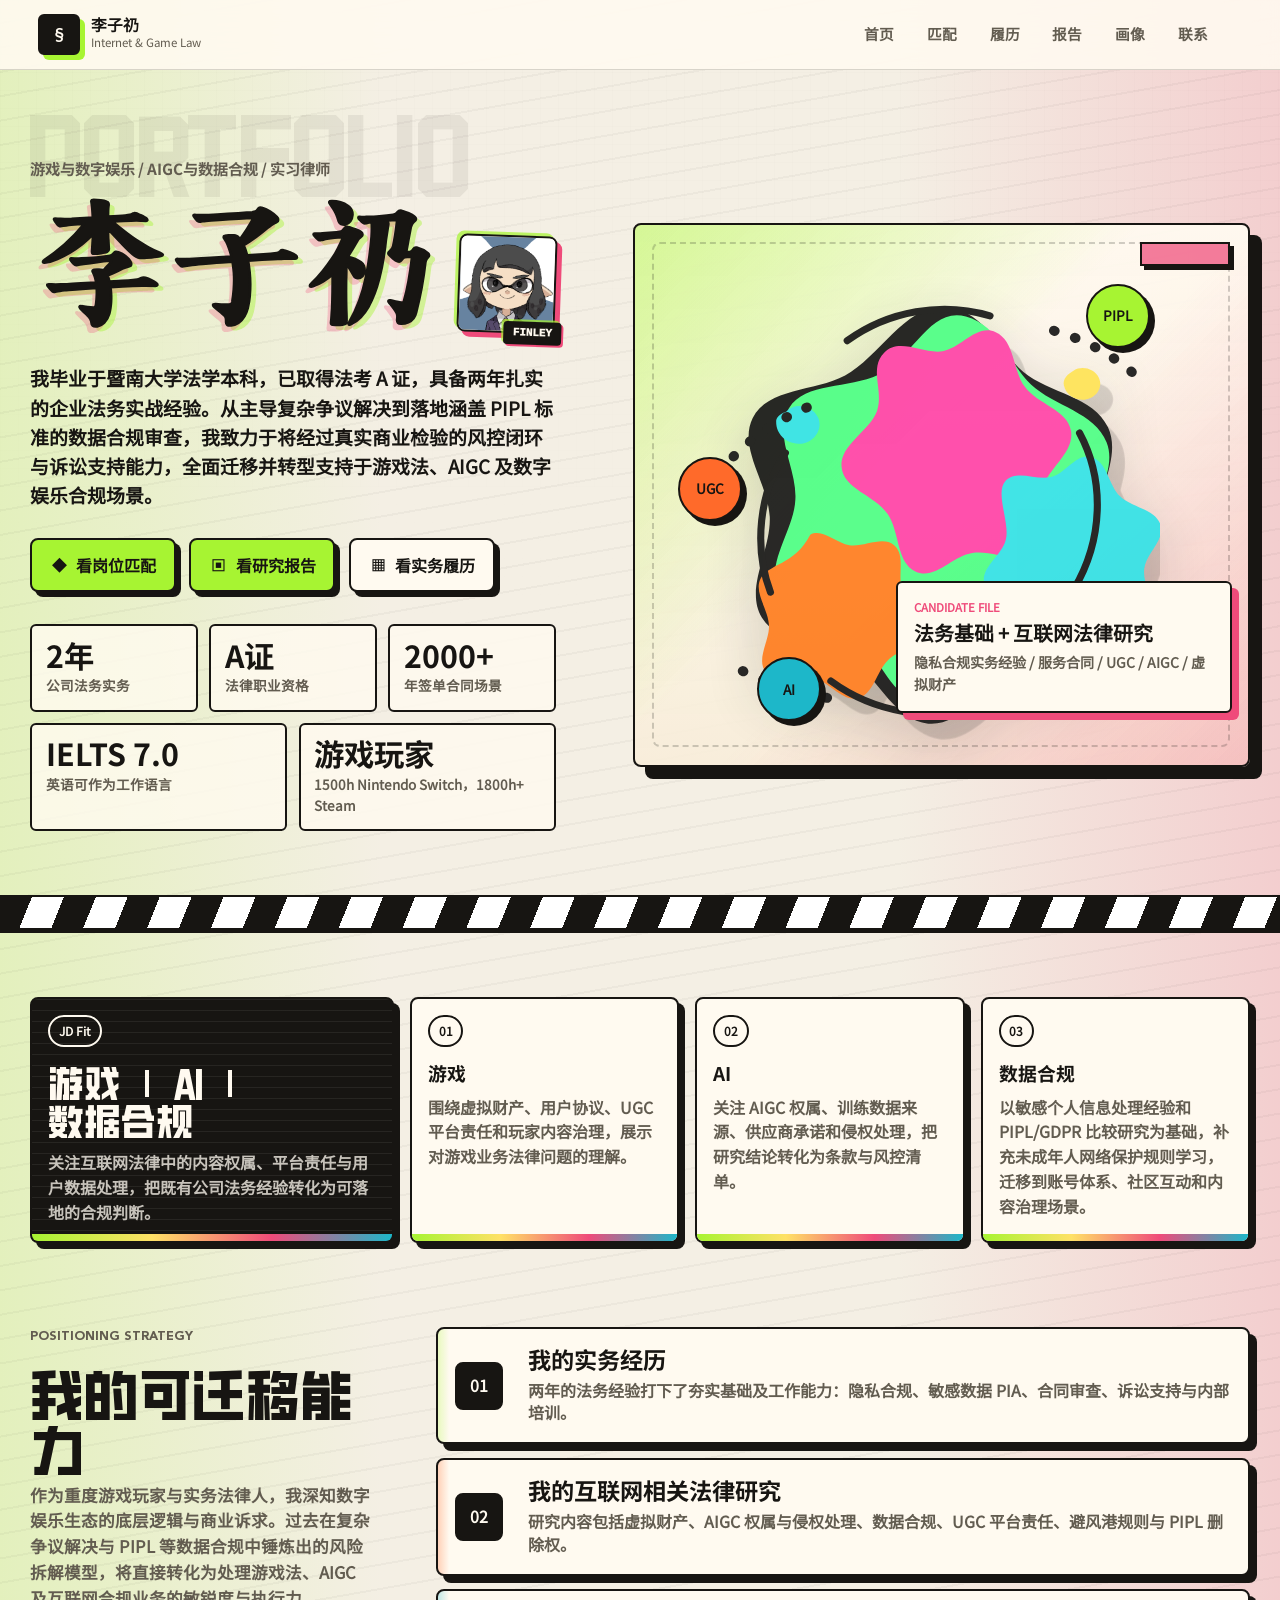
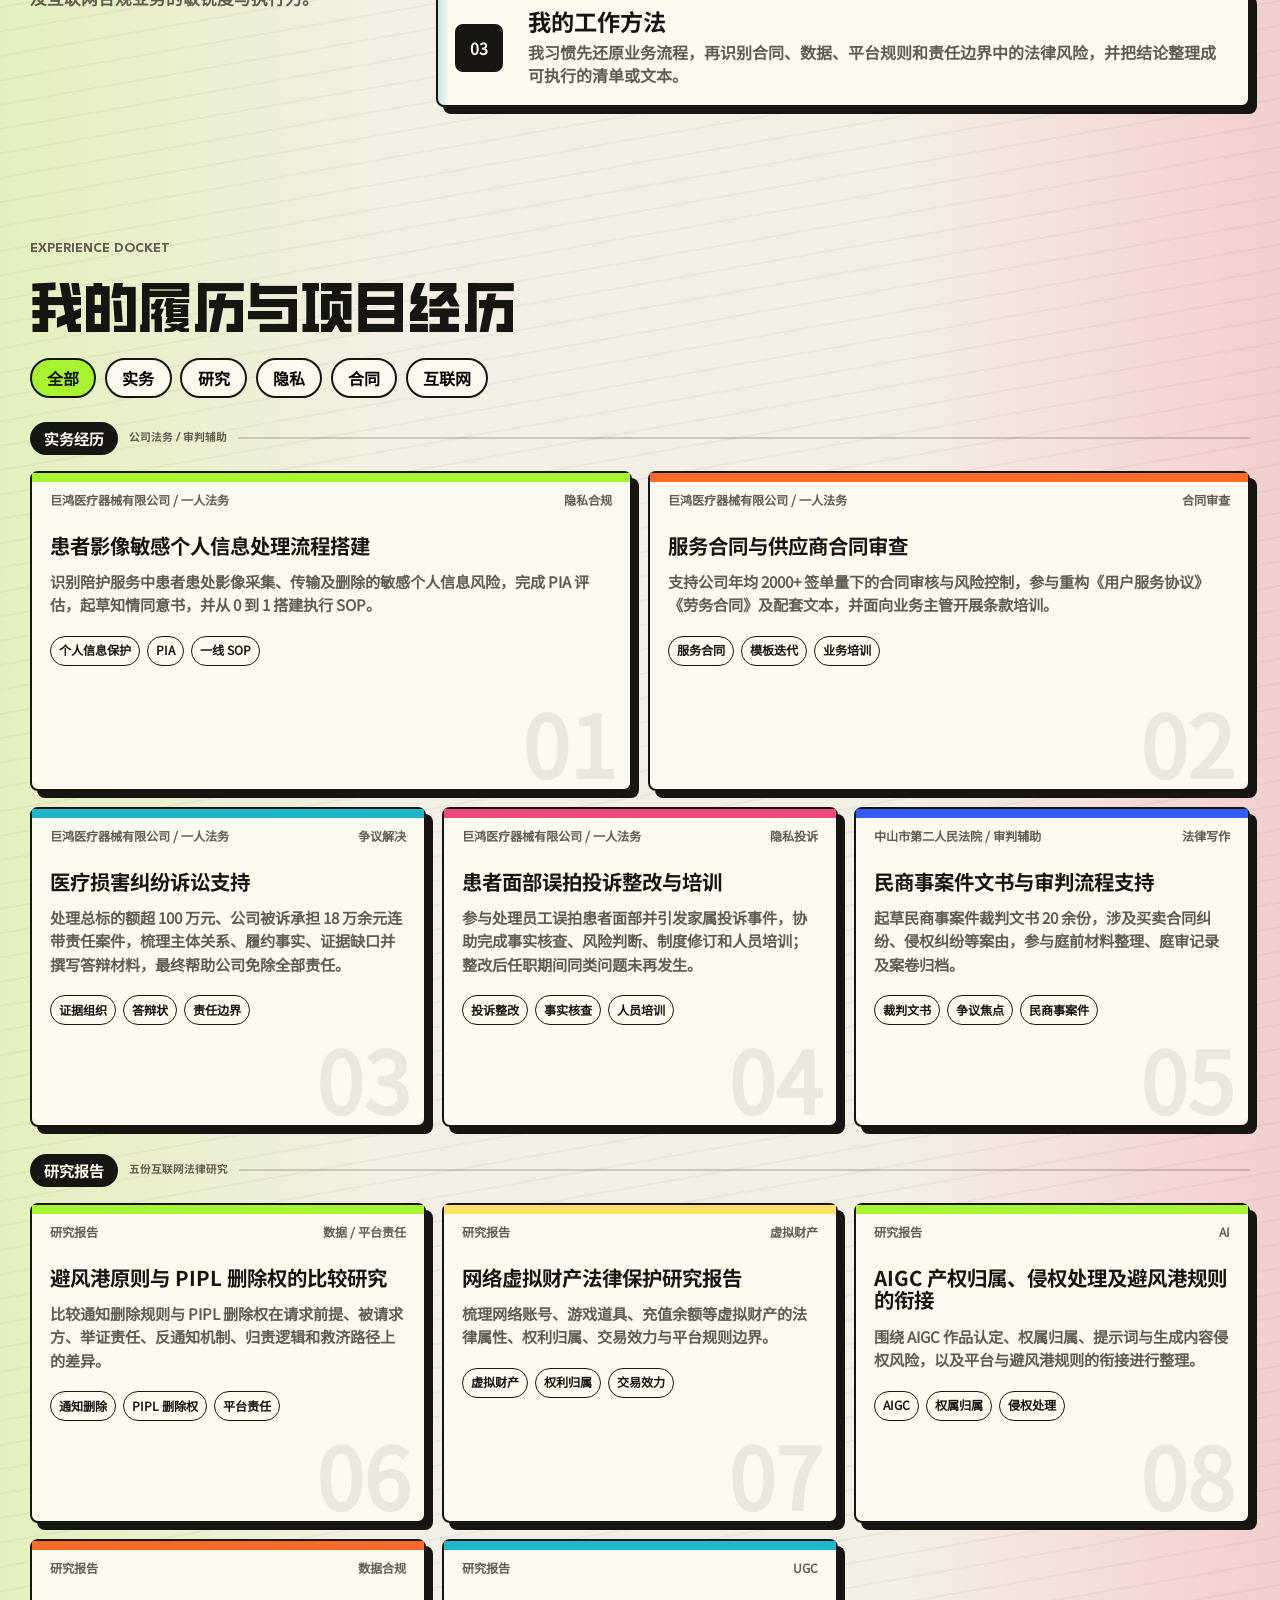
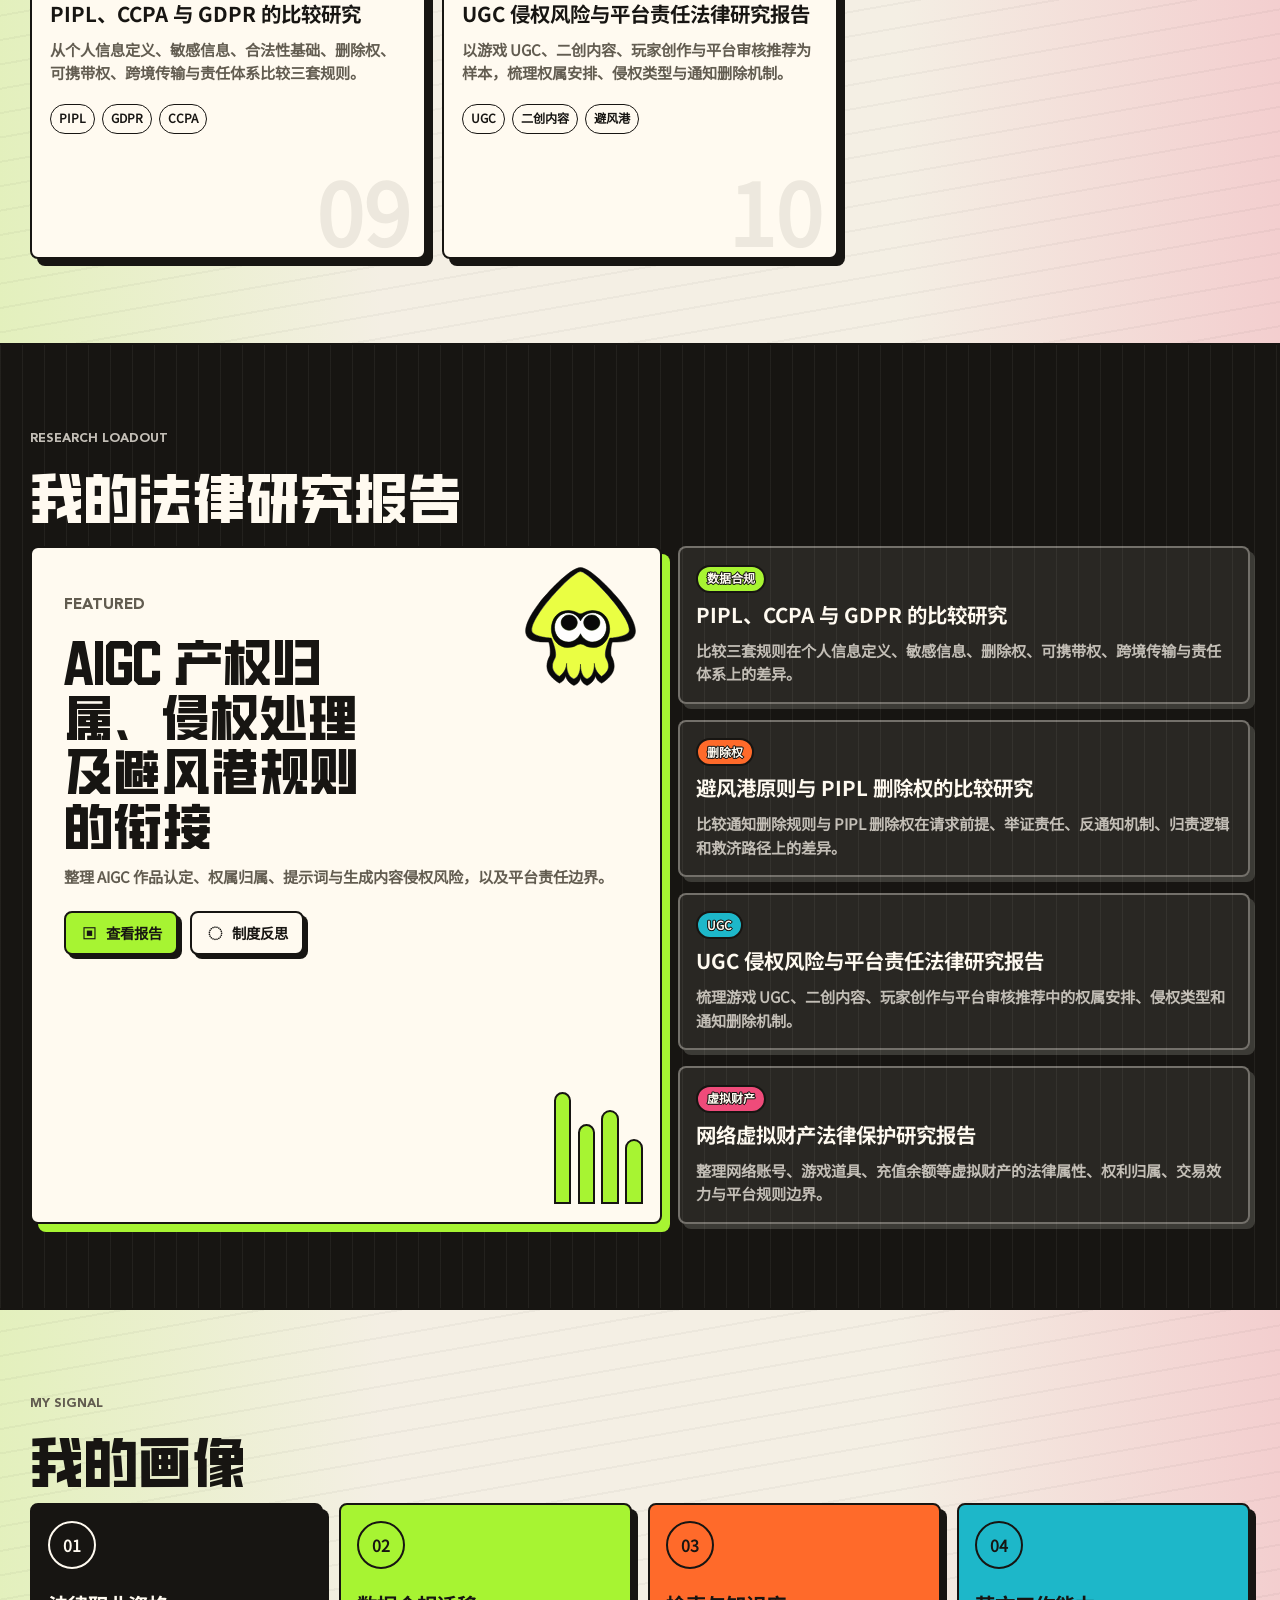
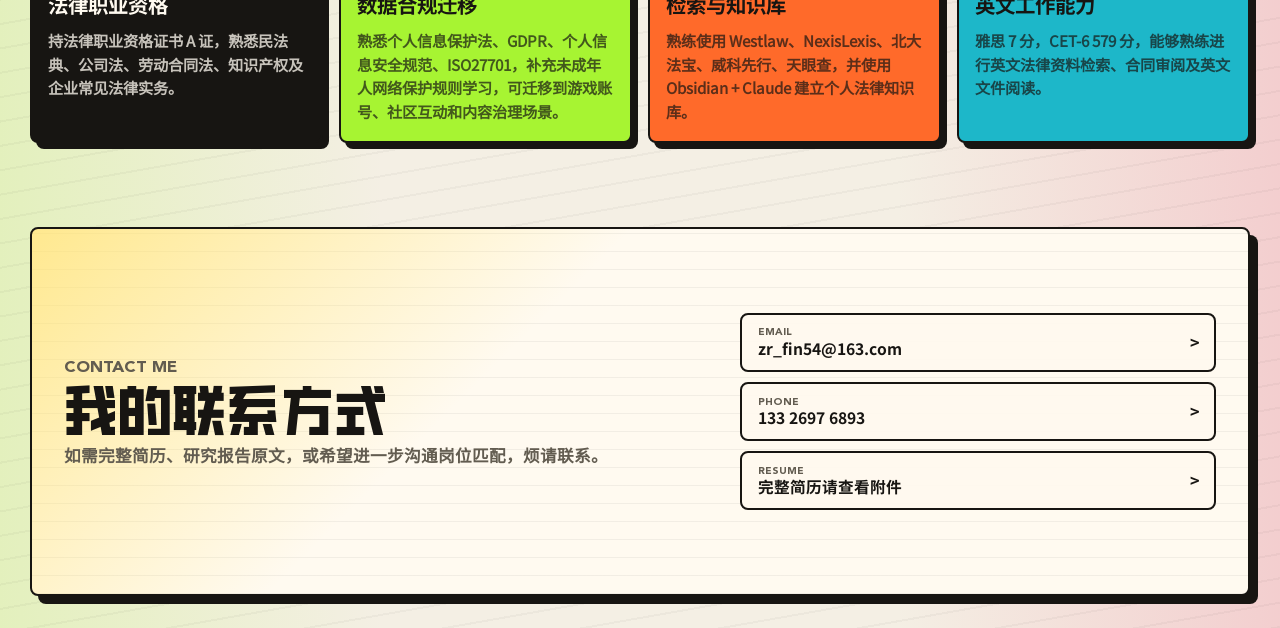
==== index.html @ 028f3ef4 "Optimize webfont loading" ====
<!doctype html>
<html lang="zh-CN">
  <head>
    <meta charset="utf-8" />
    <meta name="viewport" content="width=device-width, initial-scale=1" />
    <meta
      name="description"
      content="李子礽面向游戏法、互联网合规方向实习律师申请场景的原创个人报告集。"
    />
    <title>李子礽 | 网络法方向实习律师报告集</title>
    <link rel="preload" href="assets/fonts/chuangkit-jingang-subset.woff2" as="font" type="font/woff2" crossorigin />
    <link rel="preload" href="assets/fonts/source-han-sans-cn-regular-subset.woff2" as="font" type="font/woff2" crossorigin />
    <link rel="preload" href="assets/fonts/source-han-sans-cn-bold-subset.woff2" as="font" type="font/woff2" crossorigin />
    <link rel="preload" href="assets/fonts/avenir-black-subset.woff2" as="font" type="font/woff2" crossorigin />
    <link rel="stylesheet" href="styles.css?v=font-woff2-20260602" />
  </head>
  <body>
    <div class="site-noise" aria-hidden="true"></div>

    <header class="topbar">
      <a class="brand" href="#home" aria-label="Ink Counsel 首页">
        <span class="brand-mark">§</span>
        <span>
          <strong>李子礽</strong>
          <small>Internet & Game Law</small>
        </span>
      </a>

      <nav class="nav-links" aria-label="主导航">
        <a href="#home">首页</a>
        <a href="#proof">匹配</a>
        <a href="#projects">履历</a>
        <a href="#reports">报告</a>
        <a href="#profile">画像</a>
        <a href="#contact">联系</a>
      </nav>
    </header>

    <main id="home">
      <section class="hero section-band" aria-labelledby="hero-title">
        <div class="hero-copy">
          <p class="eyebrow hero-context">游戏与数字娱乐 / AIGC与数据合规 / 实习律师</p>
          <div class="hero-name-lockup">
            <h1 id="hero-title" class="hero-title-wordmark">
              <span class="sr-only">李子礽</span>
              <img class="name-wordmark" src="assets/name-wordmark.svg?v=name-shadow-larger" alt="" aria-hidden="true" width="785" height="291" />
            </h1>
            <div class="avatar-id" aria-hidden="true">
              <img class="hero-avatar-sticker" src="assets/avatar.png" alt="" width="300" height="300" />
              <span class="avatar-tag">FINLEY</span>
            </div>
          </div>
          <p class="hero-line">
            我毕业于暨南大学法学本科，已取得法考 A 证，具备两年扎实的企业法务实战经验。从主导复杂争议解决到落地涵盖 PIPL 标准的数据合规审查，我致力于将经过真实商业检验的风控闭环与诉讼支持能力，全面迁移并转型支持于游戏法、AIGC 及数字娱乐合规场景。
          </p>

          <div class="hero-actions" aria-label="主要操作">
            <a class="btn primary" href="#proof">
              <span class="btn-icon">◆</span>
              看岗位匹配
            </a>
            <a class="btn primary" href="#reports">
              <span class="btn-icon">▣</span>
              看研究报告
            </a>
            <a class="btn ghost" href="#projects">
              <span class="btn-icon">▦</span>
              看实务履历
            </a>
          </div>

          <div class="quick-stats" aria-label="报告集概览">
            <div>
              <strong>2年</strong>
              <span>公司法务实务</span>
            </div>
            <div>
              <strong>A证</strong>
              <span>法律职业资格</span>
            </div>
            <div>
              <strong>2000+</strong>
              <span>年签单合同场景</span>
            </div>
            <div>
              <strong>IELTS 7.0</strong>
              <span>英语可作为工作语言</span>
            </div>
            <div>
              <strong>游戏玩家</strong>
              <span>1500h Nintendo Switch，1800h+ Steam</span>
            </div>
          </div>
        </div>

        <div class="hero-visual" aria-label="互联网法律与游戏法方向视觉摘要">
          <img src="assets/ink-field.svg" alt="" class="ink-field" />
          <div class="case-ticket">
            <span class="ticket-kicker">CANDIDATE FILE</span>
            <strong>法务基础 + 互联网法律研究</strong>
            <p>隐私合规实务经验 / 服务合同 / UGC / AIGC / 虚拟财产</p>
          </div>
          <div class="floating-badge badge-a">PIPL</div>
          <div class="floating-badge badge-b">UGC</div>
          <div class="floating-badge badge-c">AI</div>
        </div>
      </section>

      <div class="race-divider" aria-hidden="true"></div>

      <section class="section-band proof-strip" id="proof" aria-label="岗位匹配证据">
        <article class="proof-card proof-card-main">
          <span class="proof-kicker">JD Fit</span>
          <h2>游戏 | AI | <span class="nowrap">数据合规</span></h2>
          <p>
            关注互联网法律中的内容权属、平台责任与用户数据处理，把既有公司法务经验转化为可落地的合规判断。
          </p>
        </article>
        <article class="proof-card">
          <span>01</span>
          <h3>游戏</h3>
          <p>围绕虚拟财产、用户协议、UGC 平台责任和玩家内容治理，展示对游戏业务法律问题的理解。</p>
        </article>
        <article class="proof-card">
          <span>02</span>
          <h3>AI</h3>
          <p>关注 AIGC 权属、训练数据来源、供应商承诺和侵权处理，把研究结论转化为条款与风控清单。</p>
        </article>
        <article class="proof-card">
          <span>03</span>
          <h3>数据合规</h3>
          <p>以敏感个人信息处理经验和 PIPL/GDPR 比较研究为基础，补充未成年人网络保护规则学习，迁移到账号体系、社区互动和内容治理场景。</p>
        </article>
      </section>

      <section class="section-band bridge" id="bridge" aria-labelledby="bridge-title">
        <div class="section-head">
          <p class="eyebrow">Positioning Strategy</p>
          <h2 id="bridge-title">我的可迁移能力</h2>
          <p>
            作为重度游戏玩家与实务法律人，我深知数字娱乐生态的底层逻辑与商业诉求。过去在复杂争议解决与 PIPL 等数据合规中锤炼出的风险拆解模型，将直接转化为处理游戏法、AIGC 及互联网合规业务的敏锐度与执行力。
          </p>
        </div>

        <div class="bridge-grid">
          <article class="bridge-card">
            <span>01</span>
            <div class="bridge-copy">
              <h3>我的实务经历</h3>
              <p>
                两年的法务经验打下了夯实基础及工作能力：隐私合规、敏感数据 PIA、合同审查、诉讼支持与内部培训。
              </p>
            </div>
          </article>
          <article class="bridge-card hot">
            <span>02</span>
            <div class="bridge-copy">
              <h3>我的互联网相关法律研究</h3>
              <p>
                研究内容包括虚拟财产、AIGC 权属与侵权处理、数据合规、UGC 平台责任、避风港规则与 PIPL 删除权。
              </p>
            </div>
          </article>
          <article class="bridge-card cool">
            <span>03</span>
            <div class="bridge-copy">
              <h3>我的工作方法</h3>
              <p>
                我习惯先还原业务流程，再识别合同、数据、平台规则和责任边界中的法律风险，并把结论整理成可执行的清单或文本。
              </p>
            </div>
          </article>
        </div>
      </section>

      <section class="section-band projects" id="projects" aria-labelledby="projects-title">
        <div class="section-head">
          <p class="eyebrow">Experience Docket</p>
          <h2 id="projects-title">我的履历与项目经历</h2>
        </div>

        <div class="filterbar" aria-label="项目筛选">
          <button class="filter active" data-filter="all">全部</button>
          <button class="filter" data-filter="work">实务</button>
          <button class="filter" data-filter="research">研究</button>
          <button class="filter" data-filter="privacy">隐私</button>
          <button class="filter" data-filter="contract">合同</button>
          <button class="filter" data-filter="game">互联网</button>
        </div>

        <div class="project-grid">
          <div class="project-group-label" data-group="work">
            <span>实务经历</span>
            <small>公司法务 / 审判辅助</small>
          </div>

          <article class="project-card" data-area="work privacy compliance">
            <span class="card-index">01</span>
            <div class="card-topline">
              <span>巨鸿医疗器械有限公司 / 一人法务</span>
              <span>隐私合规</span>
            </div>
            <h3>患者影像敏感个人信息处理流程搭建</h3>
            <p>
              识别陪护服务中患者患处影像采集、传输及删除的敏感个人信息风险，完成 PIA 评估，起草知情同意书，并从 0 到 1 搭建执行 SOP。
            </p>
            <div class="chip-row">
              <span>个人信息保护</span>
              <span>PIA</span>
              <span>一线 SOP</span>
            </div>
          </article>

          <article class="project-card accent-orange" data-area="work contract compliance">
            <span class="card-index">02</span>
            <div class="card-topline">
              <span>巨鸿医疗器械有限公司 / 一人法务</span>
              <span>合同审查</span>
            </div>
            <h3>服务合同与供应商合同审查</h3>
            <p>
              支持公司年均 2000+ 签单量下的合同审核与风险控制，参与重构《用户服务协议》《劳务合同》及配套文本，并面向业务主管开展条款培训。
            </p>
            <div class="chip-row">
              <span>服务合同</span>
              <span>模板迭代</span>
              <span>业务培训</span>
            </div>
          </article>

          <article class="project-card accent-cyan" data-area="work contract compliance">
            <span class="card-index">03</span>
            <div class="card-topline">
              <span>巨鸿医疗器械有限公司 / 一人法务</span>
              <span>争议解决</span>
            </div>
            <h3>医疗损害纠纷诉讼支持</h3>
            <p>
              处理总标的额超 100 万元、公司被诉承担 18 万余元连带责任案件，梳理主体关系、履约事实、证据缺口并撰写答辩材料，最终帮助公司免除全部责任。
            </p>
            <div class="chip-row">
              <span>证据组织</span>
              <span>答辩状</span>
              <span>责任边界</span>
            </div>
          </article>

          <article class="project-card accent-pink" data-area="work privacy compliance">
            <span class="card-index">04</span>
            <div class="card-topline">
              <span>巨鸿医疗器械有限公司 / 一人法务</span>
              <span>隐私投诉</span>
            </div>
            <h3>患者面部误拍投诉整改与培训</h3>
            <p>
              参与处理员工误拍患者面部并引发家属投诉事件，协助完成事实核查、风险判断、制度修订和人员培训；整改后任职期间同类问题未再发生。
            </p>
            <div class="chip-row">
              <span>投诉整改</span>
              <span>事实核查</span>
              <span>人员培训</span>
            </div>
          </article>

          <article class="project-card accent-blue" data-area="work contract">
            <span class="card-index">05</span>
            <div class="card-topline">
              <span>中山市第二人民法院 / 审判辅助</span>
              <span>法律写作</span>
            </div>
            <h3>民商事案件文书与审判流程支持</h3>
            <p>
              起草民商事案件裁判文书 20 余份，涉及买卖合同纠纷、侵权纠纷等案由，参与庭前材料整理、庭审记录及案卷归档。
            </p>
            <div class="chip-row">
              <span>裁判文书</span>
              <span>争议焦点</span>
              <span>民商事案件</span>
            </div>
          </article>

          <div class="project-group-label" data-group="research">
            <span>研究报告</span>
            <small>五份互联网法律研究</small>
          </div>

          <article class="project-card accent-lime" data-area="research game privacy">
            <span class="card-index">06</span>
            <div class="card-topline">
              <span>研究报告</span>
              <span>数据 / 平台责任</span>
            </div>
            <h3>避风港原则与 PIPL 删除权的比较研究</h3>
            <p>
              比较通知删除规则与 PIPL 删除权在请求前提、被请求方、举证责任、反通知机制、归责逻辑和救济路径上的差异。
            </p>
            <div class="chip-row">
              <span>通知删除</span>
              <span>PIPL 删除权</span>
              <span>平台责任</span>
            </div>
          </article>

          <article class="project-card accent-yellow" data-area="research game contract">
            <span class="card-index">07</span>
            <div class="card-topline">
              <span>研究报告</span>
              <span>虚拟财产</span>
            </div>
            <h3>网络虚拟财产法律保护研究报告</h3>
            <p>
              梳理网络账号、游戏道具、充值余额等虚拟财产的法律属性、权利归属、交易效力与平台规则边界。
            </p>
            <div class="chip-row">
              <span>虚拟财产</span>
              <span>权利归属</span>
              <span>交易效力</span>
            </div>
          </article>

          <article class="project-card" data-area="research game">
            <span class="card-index">08</span>
            <div class="card-topline">
              <span>研究报告</span>
              <span>AI</span>
            </div>
            <h3>AIGC 产权归属、侵权处理及避风港规则的衔接</h3>
            <p>
              围绕 AIGC 作品认定、权属归属、提示词与生成内容侵权风险，以及平台与避风港规则的衔接进行整理。
            </p>
            <div class="chip-row">
              <span>AIGC</span>
              <span>权属归属</span>
              <span>侵权处理</span>
            </div>
          </article>

          <article class="project-card accent-orange" data-area="research privacy compliance">
            <span class="card-index">09</span>
            <div class="card-topline">
              <span>研究报告</span>
              <span>数据合规</span>
            </div>
            <h3>PIPL、CCPA 与 GDPR 的比较研究</h3>
            <p>
              从个人信息定义、敏感信息、合法性基础、删除权、可携带权、跨境传输与责任体系比较三套规则。
            </p>
            <div class="chip-row">
              <span>PIPL</span>
              <span>GDPR</span>
              <span>CCPA</span>
            </div>
          </article>

          <article class="project-card accent-cyan" data-area="research game contract">
            <span class="card-index">10</span>
            <div class="card-topline">
              <span>研究报告</span>
              <span>UGC</span>
            </div>
            <h3>UGC 侵权风险与平台责任法律研究报告</h3>
            <p>
              以游戏 UGC、二创内容、玩家创作与平台审核推荐为样本，梳理权属安排、侵权类型与通知删除机制。
            </p>
            <div class="chip-row">
              <span>UGC</span>
              <span>二创内容</span>
              <span>避风港</span>
            </div>
          </article>
        </div>
      </section>

      <section class="section-band reports" id="reports" aria-labelledby="reports-title">
        <div class="section-head">
          <p class="eyebrow">Research Loadout</p>
          <h2 id="reports-title">我的法律研究报告</h2>
        </div>

        <div class="report-layout">
          <article class="featured-report">
            <div class="report-meter" aria-hidden="true">
              <span style="--height: 88%"></span>
              <span style="--height: 63%"></span>
              <span style="--height: 74%"></span>
              <span style="--height: 51%"></span>
            </div>
            <p class="eyebrow">Featured</p>
            <h3>AIGC 产权归属、侵权处理及避风港规则的衔接</h3>
            <p>
              整理 AIGC 作品认定、权属归属、提示词与生成内容侵权风险，以及平台责任边界。
            </p>
            <div class="report-actions">
              <a class="btn primary mini" href="reports/aigc-ownership-safe-harbor.html">
                <span class="btn-icon">▣</span>
                查看报告
              </a>
              <a class="btn ghost mini" href="reports/aigc-ownership-safe-harbor.html#section-20">
                <span class="btn-icon">◌</span>
                制度反思
              </a>
            </div>
          </article>

          <div class="report-list">
            <a class="report-item" href="reports/pipl-ccpa-gdpr.html">
              <span class="report-tag">数据合规</span>
              <h3>PIPL、CCPA 与 GDPR 的比较研究</h3>
              <p>比较三套规则在个人信息定义、敏感信息、删除权、可携带权、跨境传输与责任体系上的差异。</p>
            </a>
            <a class="report-item" href="reports/safe-harbor-pipl-erasure.html">
              <span class="report-tag orange">删除权</span>
              <h3>避风港原则与 PIPL 删除权的比较研究</h3>
              <p>比较通知删除规则与 PIPL 删除权在请求前提、举证责任、反通知机制、归责逻辑和救济路径上的差异。</p>
            </a>
            <a class="report-item" href="reports/ugc-platform-liability.html">
              <span class="report-tag cyan">UGC</span>
              <h3>UGC 侵权风险与平台责任法律研究报告</h3>
              <p>梳理游戏 UGC、二创内容、玩家创作与平台审核推荐中的权属安排、侵权类型和通知删除机制。</p>
            </a>
            <a class="report-item" href="reports/virtual-property.html">
              <span class="report-tag pink">虚拟财产</span>
              <h3>网络虚拟财产法律保护研究报告</h3>
              <p>整理网络账号、游戏道具、充值余额等虚拟财产的法律属性、权利归属、交易效力与平台规则边界。</p>
            </a>
          </div>
        </div>
      </section>

      <section class="section-band profile" id="profile" aria-labelledby="profile-title">
        <div class="section-head compact">
          <p class="eyebrow">My Signal</p>
          <h2 id="profile-title">我的画像</h2>
        </div>

        <div class="profile-grid">
          <div class="profile-block ink-black">
            <span>01</span>
            <h3>法律职业资格</h3>
            <p>持法律职业资格证书 A 证，熟悉民法典、公司法、劳动合同法、知识产权及企业常见法律实务。</p>
          </div>
          <div class="profile-block ink-green">
            <span>02</span>
            <h3>数据合规迁移</h3>
            <p>熟悉个人信息保护法、GDPR、个人信息安全规范、ISO27701，补充未成年人网络保护规则学习，可迁移到游戏账号、社区互动和内容治理场景。</p>
          </div>
          <div class="profile-block ink-orange">
            <span>03</span>
            <h3>检索与知识库</h3>
            <p>熟练使用 Westlaw、NexisLexis、北大法宝、威科先行、天眼查，并使用 Obsidian + Claude 建立个人法律知识库。</p>
          </div>
          <div class="profile-block ink-cyan">
            <span>04</span>
            <h3>英文工作能力</h3>
            <p>雅思 7 分，CET-6 579 分，能够熟练进行英文法律资料检索、合同审阅及英文文件阅读。</p>
          </div>
        </div>
      </section>

      <section class="section-band contact" id="contact" aria-labelledby="contact-title">
        <div>
          <p class="eyebrow">Contact Me</p>
          <h2 id="contact-title">我的联系方式</h2>
          <p>
            如需完整简历、研究报告原文，或希望进一步沟通岗位匹配，烦请联系。
          </p>
        </div>

        <div class="contact-panel">
          <a href="mailto:zr_fin54@163.com">
            <span>
              <small>Email</small>
              <strong>zr_fin54@163.com</strong>
            </span>
          </a>
          <a href="tel:13326976893">
            <span>
              <small>Phone</small>
              <strong>133 2697 6893</strong>
            </span>
          </a>
          <a href="#" data-toast="完整简历请查看投递附件。">
            <span>
              <small>Resume</small>
              <strong>完整简历请查看附件</strong>
            </span>
          </a>
        </div>
      </section>
    </main>

    <div class="toast" role="status" aria-live="polite"></div>
    <script src="script.js?v=deploy-20260601"></script>
  </body>
</html>
---- styles.css ----
@font-face {
  font-family: "Chuangkit Jingang";
  src:
    url("./assets/fonts/chuangkit-jingang-subset.woff2") format("woff2"),
    url("./assets/fonts/chuangkit-jingang.otf") format("opentype");
  font-display: swap;
  font-style: normal;
  font-weight: 400 900;
}

@font-face {
  font-family: "Source Han Sans CN Local";
  src:
    url("./assets/fonts/source-han-sans-cn-regular-subset.woff2") format("woff2"),
    url("./assets/fonts/source-han-sans-cn-regular.otf") format("opentype");
  font-display: swap;
  font-style: normal;
  font-weight: 400;
}

@font-face {
  font-family: "Source Han Sans CN Bold Local";
  src:
    url("./assets/fonts/source-han-sans-cn-bold-subset.woff2") format("woff2"),
    url("./assets/fonts/source-han-sans-cn-bold.otf") format("opentype");
  font-display: swap;
  font-style: normal;
  font-weight: 700;
}

@font-face {
  font-family: "Avenir Black Local";
  src:
    url("./assets/fonts/avenir-black-subset.woff2") format("woff2"),
    url("./assets/fonts/avenir-black.ttf") format("truetype");
  font-display: swap;
  font-style: normal;
  font-weight: 900;
}

:root {
  --bg: #f4efe4;
  --ink: #171512;
  --paper: #fffaf0;
  --paper-2: #f8edd9;
  --muted: #625c50;
  --line: rgba(23, 21, 18, 0.16);
  --lime: #a7f432;
  --orange: #ff6a2a;
  --pink: #ef4b7a;
  --cyan: #1db7c9;
  --yellow: #ffe166;
  --blue: #315cff;
  --accent: var(--lime);
  --accent-2: var(--pink);
  --shadow: 0 18px 50px rgba(23, 21, 18, 0.16);
  --display:
    "Chuangkit Jingang", "Source Han Sans CN Local", "PingFang SC",
    "Microsoft YaHei", sans-serif;
  --heading-sans:
    "Source Han Sans CN Bold Local", "Source Han Sans CN Local",
    "PingFang SC", "Microsoft YaHei",
    sans-serif;
  --sans:
    "Source Han Sans CN Local", ui-sans-serif, system-ui, -apple-system,
    BlinkMacSystemFont, "Segoe UI", "PingFang SC", "Microsoft YaHei",
    sans-serif;
  --label:
    "Avenir Black Local", "Source Han Sans CN Bold Local", ui-sans-serif,
    system-ui, sans-serif;
  --mono:
    ui-monospace, "SFMono-Regular", "Cascadia Code", "Roboto Mono",
    "Menlo", "Consolas", monospace;
  --serif: var(--display);
}

* {
  box-sizing: border-box;
}

html {
  scroll-behavior: smooth;
}

main,
section {
  scroll-margin-top: 7.5rem;
}

body {
  margin: 0;
  color: var(--ink);
  background:
    repeating-linear-gradient(
      -10deg,
      rgba(23, 21, 18, 0.035) 0 2px,
      transparent 2px 24px
    ),
    linear-gradient(90deg, rgba(167, 244, 50, 0.22), transparent 30% 70%, rgba(239, 75, 122, 0.2)),
    var(--bg);
  font-family: var(--sans);
  line-height: 1.55;
  overflow-x: hidden;
}

::selection {
  color: var(--ink);
  background: var(--yellow);
}

a {
  color: inherit;
  text-decoration: none;
}

button {
  font: inherit;
}

.sr-only {
  position: absolute;
  width: 1px;
  height: 1px;
  overflow: hidden;
  clip: rect(0 0 0 0);
  clip-path: inset(50%);
  white-space: nowrap;
}

.site-noise {
  position: fixed;
  inset: 0;
  z-index: -3;
  pointer-events: none;
  opacity: 0.16;
  background-image:
    linear-gradient(90deg, rgba(23, 21, 18, 0.07) 1px, transparent 1px),
    linear-gradient(rgba(23, 21, 18, 0.07) 1px, transparent 1px);
  background-size: 18px 18px;
  mask-image: linear-gradient(to bottom, black, transparent 85%);
}

.topbar {
  position: sticky;
  top: 0;
  z-index: 20;
  display: grid;
  grid-template-columns: minmax(13rem, 1fr) auto auto;
  align-items: center;
  gap: 1.25rem;
  padding: 0.85rem clamp(1rem, 3vw, 2.5rem);
  border-bottom: 1.5px solid var(--line);
  background: rgba(255, 250, 240, 0.9);
  backdrop-filter: blur(18px);
}

.brand {
  display: inline-flex;
  align-items: center;
  gap: 0.7rem;
  min-width: 0;
}

.brand-mark {
  display: grid;
  width: 2.6rem;
  height: 2.6rem;
  place-items: center;
  color: var(--paper);
  background: var(--ink);
  border: 2px solid var(--ink);
  border-radius: 6px;
  box-shadow: 5px 5px 0 var(--accent);
  font-weight: 900;
}

.brand strong,
.brand small {
  display: block;
  white-space: nowrap;
}

.brand strong {
  font-size: 0.98rem;
  line-height: 1.05;
}

.brand small {
  color: var(--muted);
  font-size: 0.72rem;
}

.nav-links {
  display: flex;
  align-items: center;
  justify-content: center;
  gap: 0.35rem;
}

.nav-links a {
  display: inline-flex;
  min-height: 2.4rem;
  align-items: center;
  padding: 0 0.85rem;
  border-radius: 6px;
  color: var(--muted);
  font-size: 0.92rem;
  font-weight: 800;
}

.nav-links a:hover {
  color: var(--ink);
  background: rgba(23, 21, 18, 0.08);
}

.palette {
  display: flex;
  align-items: center;
  justify-content: flex-end;
  gap: 0.35rem;
}

.swatch {
  display: grid;
  width: 2rem;
  height: 2rem;
  place-items: center;
  padding: 0;
  border: 2px solid transparent;
  border-radius: 999px;
  background: transparent;
  cursor: pointer;
}

.swatch span {
  display: block;
  width: 1.1rem;
  height: 1.1rem;
  border: 2px solid var(--ink);
  border-radius: 50%;
  background: var(--swatch);
}

.swatch.active {
  border-color: var(--ink);
  background: var(--paper);
}

.section-band {
  width: min(1220px, calc(100% - 2rem));
  margin: 0 auto;
}

section[id] {
  scroll-margin-top: 7.5rem;
}

.hero {
  display: grid;
  min-height: 84svh;
  grid-template-columns: minmax(0, 0.92fr) minmax(18rem, 1.08fr);
  align-items: center;
  gap: clamp(2rem, 6vw, 5rem);
  padding: clamp(3rem, 7vw, 5.5rem) 0 clamp(2rem, 5vw, 4rem);
}

.hero-copy {
  position: relative;
  z-index: 2;
}

.hero-copy::before {
  position: absolute;
  left: -0.15rem;
  top: -3.4rem;
  z-index: -1;
  color: rgba(23, 21, 18, 0.065);
  content: "PORTFOLIO";
  font-family: var(--display);
  font-size: 5.8rem;
  font-weight: 900;
  line-height: 1;
  white-space: nowrap;
}

.eyebrow {
  margin: 0 0 0.7rem;
  color: var(--muted);
  font-family: var(--label);
  font-size: 0.78rem;
  font-weight: 900;
  letter-spacing: 0;
  text-transform: uppercase;
}

.hero-context {
  max-width: 48rem;
  margin-bottom: 0.55rem;
  font-family: var(--heading-sans);
  font-size: clamp(0.88rem, 1.2vw, 1rem);
  font-weight: 950;
  line-height: 1.35;
  text-transform: none;
}

h1,
h2,
h3,
p {
  overflow-wrap: anywhere;
}

.nowrap {
  white-space: nowrap;
}

h1 {
  max-width: 10ch;
  margin: 0;
  font-family: var(--display);
  font-size: 7.2rem;
  line-height: 0.88;
  font-weight: 900;
  text-shadow:
    0.026em 0.026em 0 rgba(126, 215, 82, 0.58),
    -0.014em 0.042em 0 rgba(214, 80, 134, 0.48);
}

.hero-name-lockup {
  display: flex;
  max-width: 48rem;
  align-items: flex-end;
  gap: clamp(0.65rem, 2vw, 1rem);
}

.hero-title-wordmark {
  flex: 1 1 27rem;
  max-width: min(100%, 34rem);
  font-size: 0;
  line-height: 0;
  text-shadow: none;
}

.name-wordmark {
  display: block;
  width: 100%;
  height: auto;
}

.avatar-id {
  position: relative;
  flex: 0 0 clamp(4.4rem, 8vw, 6.1rem);
  width: clamp(4.4rem, 8vw, 6.1rem);
  margin-bottom: clamp(0.1rem, 1vw, 0.45rem);
  transform: rotate(2deg);
}

.hero-avatar-sticker {
  display: block;
  width: 100%;
  height: auto;
  aspect-ratio: 1;
  border: 2px solid var(--ink);
  border-radius: 8px;
  background: var(--paper);
  box-shadow:
    5px 5px 0 var(--pink),
    -3px -3px 0 rgba(167, 244, 50, 0.72);
  object-fit: cover;
}

.avatar-tag {
  position: absolute;
  right: -0.45rem;
  bottom: -0.7rem;
  display: inline-flex;
  min-height: 1.45rem;
  align-items: center;
  padding: 0.12rem 0.45rem;
  border: 2px solid var(--ink);
  border-radius: 4px;
  color: var(--paper);
  background: var(--ink);
  box-shadow:
    2px 2px 0 var(--pink),
    -2px -2px 0 rgba(167, 244, 50, 0.72);
  font-family: var(--mono);
  font-size: 0.68rem;
  font-weight: 950;
  line-height: 1;
}

.hero-line {
  max-width: 48rem;
  margin: 1.45rem 0 0;
  font-size: 1.18rem;
  font-weight: 760;
}

.hero-actions {
  display: flex;
  flex-wrap: wrap;
  gap: 0.85rem;
  margin-top: 1.8rem;
}

.btn {
  display: inline-flex;
  min-height: 3rem;
  align-items: center;
  justify-content: center;
  gap: 0.52rem;
  padding: 0.78rem 1.1rem;
  border: 2px solid var(--ink);
  border-radius: 8px;
  box-shadow: 5px 5px 0 var(--ink);
  cursor: pointer;
  font-weight: 950;
  transition:
    transform 160ms ease,
    box-shadow 160ms ease;
}

.btn:hover {
  transform: translate(2px, 2px);
  box-shadow: 3px 3px 0 var(--ink);
}

.btn.primary {
  color: var(--ink);
  background: var(--accent);
}

.btn.ghost {
  background: var(--paper);
}

.btn.mini {
  min-height: 2.5rem;
  padding: 0.58rem 0.85rem;
  box-shadow: 4px 4px 0 var(--ink);
  font-size: 0.9rem;
}

.btn-icon {
  display: inline-grid;
  width: 1.15rem;
  height: 1.15rem;
  place-items: center;
  font-size: 0.9rem;
  line-height: 1;
}

.quick-stats {
  display: grid;
  max-width: 48rem;
  grid-template-columns: repeat(6, minmax(0, 1fr));
  gap: 0.7rem;
  margin-top: 2rem;
}

.quick-stats div {
  grid-column: span 2;
  min-height: 5.2rem;
  padding: 0.85rem;
  border: 2px solid var(--ink);
  border-radius: 6px;
  background: rgba(255, 250, 240, 0.82);
}

.quick-stats div:nth-child(4),
.quick-stats div:nth-child(5) {
  grid-column: span 3;
}

.quick-stats strong,
.quick-stats span {
  display: block;
}

.quick-stats strong {
  font-family: var(--heading-sans);
  font-size: 1.9rem;
  font-weight: 1000;
  line-height: 1;
}

.quick-stats span {
  margin-top: 0.3rem;
  color: var(--muted);
  font-size: 0.85rem;
  font-weight: 850;
}

.hero-visual {
  position: relative;
  min-height: min(34rem, 76svh);
  border: 2px solid var(--ink);
  border-radius: 8px;
  background:
    linear-gradient(135deg, rgba(167, 244, 50, 0.48), transparent 44%),
    linear-gradient(315deg, rgba(239, 75, 122, 0.26), transparent 46%),
    linear-gradient(180deg, rgba(255, 250, 240, 0.94), rgba(248, 237, 217, 0.88));
  box-shadow: 12px 12px 0 var(--ink);
  isolation: isolate;
  overflow: hidden;
}

.hero-visual::before,
.hero-visual::after {
  position: absolute;
  z-index: -1;
  content: "";
}

.hero-visual::before {
  inset: 1.1rem;
  border: 2px dashed rgba(23, 21, 18, 0.2);
  border-radius: 8px;
}

.hero-visual::after {
  right: 1.1rem;
  top: 1.1rem;
  width: 5.4rem;
  height: 1.25rem;
  border: 2px solid var(--ink);
  background: rgba(239, 75, 122, 0.72);
  box-shadow: 4px 4px 0 var(--ink);
}

.ink-field {
  position: absolute;
  inset: 1.5rem 0 0;
  width: 100%;
  height: 100%;
  object-fit: contain;
  opacity: 0.9;
  filter: drop-shadow(0 20px 30px rgba(23, 21, 18, 0.18));
  animation: floatIn 5s ease-in-out infinite alternate;
}

.case-ticket {
  position: absolute;
  right: 1rem;
  bottom: 3.2rem;
  width: min(21rem, 72%);
  padding: 1rem;
  border: 2px solid var(--ink);
  border-radius: 6px;
  background: var(--paper);
  box-shadow: 7px 7px 0 var(--pink);
}

.case-ticket strong,
.case-ticket span,
.case-ticket p {
  display: block;
}

.case-ticket strong {
  margin-top: 0.3rem;
  font-size: 1.24rem;
  line-height: 1.15;
}

.case-ticket p {
  margin: 0.45rem 0 0;
  color: var(--muted);
  font-size: 0.88rem;
  font-weight: 800;
}

.ticket-kicker {
  color: var(--pink);
  font-size: 0.72rem;
  font-weight: 950;
}

.floating-badge {
  position: absolute;
  display: grid;
  width: 4rem;
  height: 4rem;
  place-items: center;
  border: 2px solid var(--ink);
  border-radius: 50%;
  color: var(--ink);
  background: var(--accent);
  box-shadow: 5px 5px 0 var(--ink);
  font-size: 0.86rem;
  font-weight: 1000;
}

.badge-a {
  top: 11%;
  right: 16%;
  animation: bob 3.8s ease-in-out infinite;
}

.badge-b {
  left: 7%;
  top: 43%;
  background: var(--orange);
  animation: bob 4.6s ease-in-out infinite reverse;
}

.badge-c {
  left: 20%;
  bottom: 8%;
  background: var(--cyan);
  animation: bob 5.1s ease-in-out infinite;
}

.ticker {
  display: flex;
  width: 100%;
  gap: 0.65rem;
  overflow: hidden;
  padding: 0.75rem clamp(1rem, 3vw, 2.5rem);
  border-block: 2px solid var(--ink);
  background: var(--ink);
}

.ticker span {
  flex: 0 0 auto;
  padding: 0.36rem 0.68rem;
  border: 2px solid rgba(255, 250, 240, 0.7);
  border-radius: 999px;
  color: var(--paper);
  font-size: 0.86rem;
  font-weight: 900;
}

.race-divider {
  position: relative;
  width: 100%;
  height: 2.35rem;
  margin: 0 0 clamp(1rem, 2.2vw, 1.7rem);
  overflow: hidden;
  border-block: 2px solid var(--ink);
  background:
    repeating-linear-gradient(
      112deg,
      var(--ink) 0 1.85rem,
      #fff 1.85rem 3.7rem
    );
}

.race-divider::before,
.race-divider::after {
  position: absolute;
  inset: 0;
  content: "";
  pointer-events: none;
}

.race-divider::before {
  display: none;
}

.race-divider::after {
  inset: auto 0 0;
  height: 0.18rem;
  background: var(--ink);
}

.proof-strip {
  display: grid;
  grid-template-columns: 1.35fr repeat(3, minmax(0, 1fr));
  gap: 1rem;
  padding: clamp(1rem, 3vw, 2.3rem) 0 0;
}

.proof-card {
  position: relative;
  min-height: 12rem;
  padding: 1rem;
  border: 2px solid var(--ink);
  border-radius: 8px;
  background: var(--paper);
  box-shadow: 6px 6px 0 var(--ink);
  overflow: hidden;
}

.proof-card::after {
  position: absolute;
  inset: auto 0 0;
  height: 0.42rem;
  background: linear-gradient(90deg, var(--accent), var(--yellow), var(--pink), var(--cyan));
  content: "";
}

.proof-card-main {
  color: var(--paper);
  background:
    repeating-linear-gradient(
      0deg,
      transparent 0 10px,
      rgba(255, 250, 240, 0.07) 10px 11px
    ),
    var(--ink);
}

.proof-kicker,
.proof-card > span:not(.proof-kicker) {
  display: inline-grid;
  min-height: 2rem;
  align-items: center;
  padding: 0 0.55rem;
  border: 2px solid currentColor;
  border-radius: 999px;
  font-size: 0.75rem;
  font-weight: 950;
}

.proof-card h2,
.proof-card h3 {
  margin: 1rem 0 0;
  line-height: 1.05;
}

.proof-card h2 {
  font-family: var(--display);
  font-size: 2.25rem;
}

.proof-card h3 {
  font-family: var(--heading-sans);
  font-size: 1.18rem;
  font-weight: 1000;
}

.proof-card p {
  margin: 0.75rem 0 0;
  color: var(--muted);
  font-weight: 760;
}

.proof-card-main p {
  color: rgba(255, 250, 240, 0.76);
}

.bridge,
.projects,
.reports,
.profile,
.contact {
  padding: clamp(3rem, 7vw, 5.25rem) 0;
}

.section-head {
  display: grid;
  max-width: 48rem;
  gap: 0.5rem;
  margin-bottom: 1.5rem;
}

.section-head.compact {
  margin-bottom: 1rem;
}

.section-head h2,
.contact h2 {
  margin: 0;
  font-family: var(--display);
  font-size: 3.35rem;
  line-height: 1.02;
}

.contact h2 {
  margin-bottom: 0.55rem;
}

.section-head p:not(.eyebrow),
.contact p {
  margin: 0;
  color: var(--muted);
  font-size: 1.04rem;
  font-weight: 700;
}

.filterbar {
  display: flex;
  flex-wrap: wrap;
  gap: 0.55rem;
  margin: 1.6rem 0 1.2rem;
}

.filter {
  min-height: 2.55rem;
  padding: 0 0.95rem;
  border: 2px solid var(--ink);
  border-radius: 999px;
  background: var(--paper);
  cursor: pointer;
  font-weight: 950;
}

.filter.active {
  color: var(--ink);
  background: var(--accent);
}

.bridge {
  display: grid;
  grid-template-columns: minmax(16rem, 0.42fr) minmax(0, 1fr);
  gap: clamp(2rem, 5vw, 4rem);
  align-items: start;
  padding-bottom: clamp(1.5rem, 4vw, 3rem);
}

.bridge .section-head {
  position: sticky;
  top: 6rem;
}

.bridge-grid {
  display: grid;
  grid-template-columns: 1fr;
  gap: 0.85rem;
}

.bridge-card {
  display: grid;
  min-height: 7.35rem;
  grid-template-columns: 3.7rem minmax(0, 1fr);
  column-gap: 0.9rem;
  row-gap: 0.35rem;
  align-items: center;
  padding: 0.82rem 1.05rem;
  border: 2px solid var(--ink);
  border-radius: 8px;
  background:
    linear-gradient(90deg, rgba(167, 244, 50, 0.26), transparent 0.7rem),
    var(--paper);
  box-shadow: 7px 7px 0 var(--ink);
}

.bridge-card.hot {
  background:
    linear-gradient(90deg, rgba(255, 106, 42, 0.28), transparent 0.7rem),
    var(--paper);
}

.bridge-card.cool {
  background:
    linear-gradient(90deg, rgba(29, 183, 201, 0.28), transparent 0.7rem),
    var(--paper);
}

.bridge-card span {
  display: grid;
  width: 3rem;
  height: 3rem;
  place-items: center;
  border: 2px solid var(--ink);
  border-radius: 8px;
  background: var(--ink);
  color: var(--paper);
  font-weight: 1000;
}

.bridge-copy {
  display: grid;
  grid-column: 2;
  align-self: center;
  gap: 0.42rem;
}

.bridge-card h3 {
  margin: 0;
  font-family: var(--heading-sans);
  font-size: 1.45rem;
  font-weight: 1000;
  line-height: 1.08;
}

.bridge-card p {
  margin: 0;
  color: var(--muted);
  font-weight: 700;
  line-height: 1.42;
}

.project-grid {
  display: grid;
  grid-template-columns: repeat(6, minmax(0, 1fr));
  gap: 1rem;
}

.project-group-label {
  display: flex;
  grid-column: 1 / -1;
  align-items: center;
  gap: 0.7rem;
  margin-top: 0.25rem;
  color: var(--ink);
}

.project-group-label + .project-card {
  margin-top: 0;
}

.project-group-label[data-group="research"] {
  margin-top: 0.65rem;
}

.project-group-label::after {
  flex: 1 1 auto;
  height: 2px;
  background: rgba(23, 21, 18, 0.18);
  content: "";
}

.project-group-label span {
  display: inline-flex;
  min-height: 2.1rem;
  align-items: center;
  padding: 0.28rem 0.75rem;
  border: 2px solid var(--ink);
  border-radius: 999px;
  color: var(--paper);
  background: var(--ink);
  font-family: var(--heading-sans);
  font-size: 0.96rem;
  font-weight: 1000;
  line-height: 1;
}

.project-group-label small {
  color: var(--muted);
  font-family: var(--label);
  font-size: 0.68rem;
  font-weight: 900;
  line-height: 1;
  text-transform: uppercase;
}

.project-group-label.hidden {
  display: none;
}

.project-card {
  position: relative;
  grid-column: span 2;
  min-height: 20rem;
  padding: 1.1rem;
  border: 2px solid var(--ink);
  border-radius: 8px;
  background: var(--paper);
  box-shadow: 7px 7px 0 var(--ink);
  transition:
    transform 180ms ease,
    opacity 180ms ease,
    box-shadow 180ms ease;
}

.project-card:nth-of-type(1),
.project-card:nth-of-type(2) {
  grid-column: span 3;
}

.project-card::before {
  position: absolute;
  inset: 0 0 auto;
  height: 0.55rem;
  background: var(--accent);
  content: "";
}

.project-card:hover {
  transform: translate(3px, 3px);
  box-shadow: 4px 4px 0 var(--ink);
}

.project-card.hidden {
  display: none;
}

.project-card.accent-orange {
  background: var(--paper);
}

.project-card.accent-orange::before {
  background: var(--orange);
}

.project-card.accent-cyan {
  background: var(--paper);
}

.project-card.accent-cyan::before {
  background: var(--cyan);
}

.project-card.accent-pink {
  background: var(--paper);
}

.project-card.accent-pink::before {
  background: var(--pink);
}

.project-card.accent-lime {
  background: var(--paper);
}

.project-card.accent-lime::before {
  background: var(--lime);
}

.project-card.accent-yellow {
  background: var(--paper);
}

.project-card.accent-yellow::before {
  background: var(--yellow);
}

.project-card.accent-blue {
  background: var(--paper);
}

.project-card.accent-blue::before {
  background: var(--blue);
}

.card-index {
  position: absolute;
  right: 0.85rem;
  bottom: 0.25rem;
  color: rgba(23, 21, 18, 0.08);
  font-size: 5.3rem;
  line-height: 1;
  font-weight: 1000;
}

.card-topline {
  position: relative;
  z-index: 1;
  display: flex;
  flex-wrap: wrap;
  justify-content: space-between;
  gap: 0.5rem;
  color: var(--muted);
  font-size: 0.76rem;
  font-weight: 950;
  text-transform: uppercase;
}

.project-card h3,
.featured-report h3,
.report-item h3,
.profile-block h3 {
  position: relative;
  z-index: 1;
  margin: 1.5rem 0 0;
  font-family: var(--heading-sans);
  font-size: 1.28rem;
  font-weight: 1000;
  line-height: 1.12;
}

.project-card p,
.featured-report p,
.report-item p,
.profile-block p {
  position: relative;
  z-index: 1;
  margin: 0.82rem 0 0;
  color: var(--muted);
  font-size: 0.95rem;
  font-weight: 650;
}

.chip-row {
  position: relative;
  z-index: 1;
  display: flex;
  flex-wrap: wrap;
  gap: 0.45rem;
  margin-top: 1.2rem;
}

.chip-row span {
  padding: 0.28rem 0.5rem;
  border: 1.5px solid var(--ink);
  border-radius: 999px;
  background: rgba(255, 250, 240, 0.78);
  font-size: 0.76rem;
  font-weight: 900;
}

.report-layout {
  display: grid;
  grid-template-columns: minmax(0, 1.05fr) minmax(18rem, 0.95fr);
  gap: 1rem;
  align-items: stretch;
}

.reports {
  width: 100%;
  max-width: none;
  padding-right: max(1rem, calc((100% - 1220px) / 2));
  padding-left: max(1rem, calc((100% - 1220px) / 2));
  border-block: 2px solid var(--ink);
  background:
    repeating-linear-gradient(
      90deg,
      rgba(255, 250, 240, 0.055) 0 1px,
      transparent 1px 22px
    ),
    var(--ink);
  color: var(--paper);
}

.reports .section-head p:not(.eyebrow),
.reports .eyebrow {
  color: rgba(255, 250, 240, 0.74);
}

.featured-report {
  position: relative;
  min-height: 25rem;
  overflow: hidden;
  padding: clamp(1.1rem, 3vw, 2rem);
  border: 2px solid var(--ink);
  border-radius: 8px;
  background: var(--paper);
  color: var(--ink);
  box-shadow: 8px 8px 0 var(--accent);
}

.featured-report::after {
  position: absolute;
  right: 1.1rem;
  top: 1rem;
  width: clamp(5.6rem, 11vw, 7.8rem);
  height: clamp(5.6rem, 11vw, 7.8rem);
  background: url("./assets/featured-squid.svg") center / contain no-repeat;
  content: "";
  opacity: 0.96;
  transform: none;
}

.featured-report .eyebrow,
.featured-report p {
  color: var(--muted);
}

.featured-report h3 {
  max-width: 13ch;
  margin-top: 1rem;
  font-family: var(--display);
  font-size: 3.05rem;
}

.report-meter {
  position: absolute;
  right: 1.1rem;
  bottom: 1.1rem;
  display: flex;
  height: 8rem;
  align-items: end;
  gap: 0.38rem;
  z-index: 1;
}

.report-meter span {
  display: block;
  width: 1.1rem;
  height: var(--height);
  border: 2px solid var(--ink);
  border-radius: 999px 999px 0 0;
  background: var(--accent);
}

.report-actions {
  position: relative;
  z-index: 2;
  display: flex;
  flex-wrap: wrap;
  gap: 0.75rem;
  margin-top: 1.4rem;
}

.report-list {
  display: grid;
  gap: 1rem;
}

.report-item {
  display: block;
  min-height: 8rem;
  padding: 1rem;
  border: 2px solid rgba(255, 250, 240, 0.35);
  border-radius: 8px;
  background: rgba(255, 250, 240, 0.08);
  box-shadow: 5px 5px 0 rgba(255, 250, 240, 0.16);
  transition:
    transform 180ms ease,
    background 180ms ease,
    box-shadow 180ms ease;
}

.report-item:hover {
  transform: translate(2px, 2px);
  background: rgba(255, 250, 240, 0.12);
  box-shadow: 3px 3px 0 rgba(255, 250, 240, 0.16);
}

.report-item h3 {
  margin-top: 0.62rem;
}

.reports .report-item h3 {
  color: var(--paper);
}

.reports .report-item p {
  color: rgba(255, 250, 240, 0.72);
}

.report-tag {
  display: inline-flex;
  min-height: 1.75rem;
  align-items: center;
  padding: 0 0.55rem;
  border: 2px solid var(--ink);
  border-radius: 999px;
  color: var(--paper);
  background: var(--accent);
  font-size: 0.75rem;
  font-weight: 950;
  paint-order: stroke fill;
  -webkit-text-stroke: 1.4px var(--ink);
  text-shadow:
    1px 0 0 var(--ink),
    -1px 0 0 var(--ink),
    0 1px 0 var(--ink),
    0 -1px 0 var(--ink);
}

.report-tag.orange {
  background: var(--orange);
}

.report-tag.cyan {
  background: var(--cyan);
}

.report-tag.pink {
  background: var(--pink);
}

.profile-grid {
  display: grid;
  grid-template-columns: repeat(4, minmax(0, 1fr));
  gap: 1rem;
}

.profile-block {
  min-height: 15rem;
  padding: 1rem;
  border: 2px solid var(--ink);
  border-radius: 8px;
  background: var(--paper);
  box-shadow: 6px 6px 0 var(--ink);
}

.profile-block span {
  display: grid;
  width: 3rem;
  height: 3rem;
  place-items: center;
  border: 2px solid currentColor;
  border-radius: 50%;
  font-weight: 1000;
}

.profile-block.ink-black {
  color: var(--paper);
  background: var(--ink);
}

.profile-block.ink-black p {
  color: rgba(255, 250, 240, 0.76);
}

.profile-block.ink-green {
  background: var(--lime);
}

.profile-block.ink-orange {
  background: var(--orange);
}

.profile-block.ink-cyan {
  background: var(--cyan);
}

.profile-block:not(.ink-black) p {
  color: rgba(23, 21, 18, 0.7);
}

.contact {
  display: grid;
  grid-template-columns: minmax(0, 1fr) minmax(18rem, 0.72fr);
  gap: 1rem;
  align-items: center;
  margin-bottom: 2rem;
  padding-inline: clamp(1rem, 3vw, 2rem);
  border: 2px solid var(--ink);
  border-radius: 8px;
  background:
    linear-gradient(135deg, rgba(255, 225, 102, 0.7), transparent 38%),
    repeating-linear-gradient(
      0deg,
      rgba(23, 21, 18, 0.055) 0 1px,
      transparent 1px 18px
    ),
    var(--paper);
  box-shadow: 8px 8px 0 var(--ink);
}

.contact-panel {
  display: grid;
  gap: 0.65rem;
}

.contact-panel a {
  display: flex;
  min-height: 3.1rem;
  align-items: center;
  justify-content: space-between;
  gap: 0.8rem;
  padding: 0.78rem 0.95rem;
  border: 2px solid var(--ink);
  border-radius: 8px;
  background: rgba(255, 250, 240, 0.9);
  font-weight: 950;
}

.contact-panel a > span {
  display: grid;
  min-width: 0;
  gap: 0.12rem;
}

.contact-panel small {
  color: var(--muted);
  font-family: var(--label);
  font-size: 0.64rem;
  line-height: 1;
  text-transform: uppercase;
}

.contact-panel strong {
  color: var(--ink);
  font-family: var(--heading-sans);
  font-size: 0.98rem;
  line-height: 1.12;
}

.contact-panel a::after {
  flex: 0 0 auto;
  content: ">";
  font-weight: 1000;
}

.toast {
  position: fixed;
  left: 50%;
  bottom: 1rem;
  z-index: 50;
  width: min(28rem, calc(100% - 2rem));
  padding: 0.9rem 1rem;
  border: 2px solid var(--ink);
  border-radius: 8px;
  color: var(--ink);
  background: var(--yellow);
  box-shadow: 6px 6px 0 var(--ink);
  font-weight: 900;
  opacity: 0;
  pointer-events: none;
  transform: translate(-50%, 0.7rem);
  transition:
    opacity 180ms ease,
    transform 180ms ease;
}

.toast.show {
  opacity: 1;
  transform: translate(-50%, 0);
}

.reveal {
  opacity: 0;
  transform: translateY(1rem);
  transition:
    opacity 520ms cubic-bezier(0.16, 1, 0.3, 1),
    transform 520ms cubic-bezier(0.16, 1, 0.3, 1);
  transition-delay: var(--reveal-delay, 0ms);
}

.reveal.visible {
  opacity: 1;
  transform: none;
}

@keyframes floatIn {
  from {
    transform: translateY(-0.35rem);
  }
  to {
    transform: translateY(0.55rem);
  }
}

@keyframes bob {
  0%,
  100% {
    transform: translateY(0);
  }
  50% {
    transform: translateY(-0.65rem);
  }
}

@media (max-width: 920px) {
  .topbar {
    grid-template-columns: 1fr auto;
  }

  .nav-links {
    order: 3;
    grid-column: 1 / -1;
    justify-content: flex-start;
    overflow-x: auto;
    padding-bottom: 0.1rem;
  }

  .hero,
  .report-layout,
  .contact {
    grid-template-columns: 1fr;
  }

  .hero {
    min-height: auto;
    padding-top: 2.5rem;
  }

  .hero-visual {
    min-height: 28rem;
  }

  .proof-strip {
    grid-template-columns: repeat(2, minmax(0, 1fr));
  }

  .proof-card-main {
    grid-column: 1 / -1;
  }

  .bridge {
    grid-template-columns: 1fr;
  }

  .bridge .section-head {
    position: static;
  }

  .bridge-grid,
  .project-grid {
    grid-template-columns: repeat(2, minmax(0, 1fr));
  }

  .project-card,
  .project-card:nth-child(1),
  .project-card:nth-child(2) {
    grid-column: auto;
  }

  .profile-grid {
    grid-template-columns: repeat(2, minmax(0, 1fr));
  }
}

@media (max-width: 620px) {
  .topbar {
    gap: 0.7rem;
    padding-inline: 0.85rem;
  }

  .brand small {
    display: none;
  }

  .palette {
    gap: 0.1rem;
  }

  h1 {
    font-size: 4.6rem;
  }

  .hero-title-wordmark {
    max-width: min(100%, 25rem);
  }

  .hero-name-lockup {
    gap: 0.55rem;
  }

  .avatar-id {
    width: 4.3rem;
  }

  .avatar-tag {
    right: -0.35rem;
    bottom: -0.6rem;
    font-size: 0.58rem;
  }

  .hero-copy::before {
    font-size: 3.2rem;
    top: -2.2rem;
  }

  .section-head h2,
  .contact h2 {
    font-size: 2.2rem;
  }

  section[id] {
    scroll-margin-top: 9rem;
  }

  .proof-card h2 {
    font-size: 1.85rem;
  }

  .proof-strip {
    grid-template-columns: 1fr;
  }

  .hero-line {
    font-size: 1rem;
  }

  .quick-stats,
  .bridge-grid,
  .project-grid,
  .profile-grid {
    grid-template-columns: 1fr;
  }

  .quick-stats div,
  .quick-stats div:nth-child(4),
  .quick-stats div:nth-child(5) {
    grid-column: auto;
  }

  .hero-visual {
    min-height: 23rem;
  }

  .case-ticket {
    right: 0;
    bottom: 2rem;
    width: min(19rem, 86%);
  }

  .floating-badge {
    width: 3.6rem;
    height: 3.6rem;
  }

  .featured-report {
    min-height: 28rem;
  }

  .report-meter {
    height: 5rem;
  }
}

@media (max-width: 760px) {
  .section-band {
    width: min(100% - 1.25rem, 1220px);
  }

  .topbar {
    gap: 0.55rem;
    padding: 0.65rem 0.75rem;
  }

  .brand-mark {
    width: 2.25rem;
    height: 2.25rem;
    box-shadow: 4px 4px 0 var(--accent);
  }

  .nav-links {
    gap: 0.2rem;
    margin-right: -0.75rem;
    margin-left: -0.75rem;
    padding: 0 0.75rem 0.1rem;
    scrollbar-width: none;
  }

  .nav-links::-webkit-scrollbar {
    display: none;
  }

  .nav-links a {
    flex: 0 0 auto;
    min-height: 2.15rem;
    padding: 0 0.68rem;
    font-size: 0.84rem;
  }

  .hero {
    gap: 1.35rem;
    padding: 2rem 0 1.5rem;
  }

  .hero-context {
    font-size: 0.82rem;
  }

  .hero-name-lockup {
    align-items: flex-end;
    gap: 0.5rem;
  }

  .hero-title-wordmark {
    flex-basis: 0;
    min-width: 0;
    max-width: none;
  }

  .avatar-id {
    flex-basis: clamp(3.8rem, 17vw, 4.9rem);
    width: clamp(3.8rem, 17vw, 4.9rem);
  }

  .hero-line {
    margin-top: 1rem;
    font-size: 0.96rem;
    line-height: 1.68;
  }

  .hero-actions {
    display: grid;
    grid-template-columns: 1fr;
    gap: 0.65rem;
    margin-top: 1.2rem;
  }

  .btn {
    width: 100%;
    min-height: 2.8rem;
    padding: 0.68rem 0.9rem;
    box-shadow: 4px 4px 0 var(--ink);
  }

  .quick-stats {
    grid-template-columns: repeat(2, minmax(0, 1fr));
    gap: 0.55rem;
    margin-top: 1.25rem;
  }

  .quick-stats div {
    grid-column: auto;
    min-height: auto;
    padding: 0.7rem;
  }

  .quick-stats div:nth-child(4),
  .quick-stats div:nth-child(5) {
    grid-column: 1 / -1;
  }

  .quick-stats strong {
    font-size: clamp(1.28rem, 8vw, 1.68rem);
  }

  .quick-stats span {
    font-size: 0.78rem;
    line-height: 1.36;
  }

  .hero-visual {
    min-height: 20.5rem;
    box-shadow: 7px 7px 0 var(--ink);
  }

  .hero-visual::before {
    inset: 0.8rem;
  }

  .ink-field {
    inset: 0.75rem -0.9rem 0;
    width: calc(100% + 1.8rem);
    height: calc(100% - 0.75rem);
  }

  .case-ticket {
    right: 0.85rem;
    bottom: 1rem;
    left: 0.85rem;
    width: auto;
    padding: 0.78rem;
    box-shadow: 5px 5px 0 var(--pink);
  }

  .case-ticket strong {
    font-size: 1.02rem;
  }

  .case-ticket p {
    font-size: 0.78rem;
  }

  .floating-badge {
    width: 3.25rem;
    height: 3.25rem;
    font-size: 0.74rem;
    box-shadow: 4px 4px 0 var(--ink);
  }

  .badge-a {
    top: 9%;
    right: 12%;
  }

  .badge-b {
    left: 5%;
    top: 38%;
  }

  .badge-c {
    left: 18%;
    bottom: 12%;
  }

  .race-divider {
    height: 1.45rem;
    background:
      repeating-linear-gradient(
        112deg,
        var(--ink) 0 1.25rem,
        #fff 1.25rem 2.5rem
      );
  }

  .proof-strip {
    gap: 0.75rem;
    padding-top: 0.8rem;
  }

  .proof-card {
    min-height: auto;
    padding: 0.9rem;
    box-shadow: 5px 5px 0 var(--ink);
  }

  .proof-card h2 {
    font-size: clamp(1.45rem, 8.5vw, 1.85rem);
  }

  .proof-card h3 {
    font-size: 1.12rem;
  }

  .proof-card p {
    font-size: 0.9rem;
  }

  .bridge,
  .projects,
  .reports,
  .profile,
  .contact {
    padding-top: 2.25rem;
    padding-bottom: 2.25rem;
  }

  .section-head {
    gap: 0.45rem;
    margin-bottom: 1rem;
  }

  .section-head h2,
  .contact h2 {
    font-size: clamp(2.05rem, 13vw, 2.6rem);
    line-height: 1.05;
  }

  .section-head p:not(.eyebrow),
  .contact p {
    font-size: 0.96rem;
    line-height: 1.6;
  }

  .filterbar {
    flex-wrap: nowrap;
    gap: 0.45rem;
    margin: 1.1rem -0.65rem 1rem;
    overflow-x: auto;
    padding: 0 0.65rem 0.12rem;
    scrollbar-width: none;
  }

  .filterbar::-webkit-scrollbar {
    display: none;
  }

  .filter {
    flex: 0 0 auto;
    min-height: 2.35rem;
    padding: 0 0.8rem;
    font-size: 0.92rem;
  }

  .bridge-card {
    min-height: auto;
    grid-template-columns: 2.8rem minmax(0, 1fr);
    gap: 0.65rem;
    padding: 0.78rem 0.82rem;
    box-shadow: 5px 5px 0 var(--ink);
  }

  .bridge-card span {
    width: 2.45rem;
    height: 2.45rem;
    font-size: 0.9rem;
  }

  .bridge-card h3 {
    font-size: 1.18rem;
  }

  .bridge-card p {
    font-size: 0.9rem;
    line-height: 1.5;
  }

  .project-grid {
    gap: 0.8rem;
  }

  .project-group-label {
    align-items: flex-start;
    flex-wrap: wrap;
    gap: 0.42rem;
  }

  .project-group-label::after {
    display: none;
  }

  .project-group-label small {
    flex-basis: 100%;
    padding-left: 0.15rem;
  }

  .project-card,
  .project-card:nth-of-type(1),
  .project-card:nth-of-type(2) {
    grid-column: 1 / -1;
    min-height: auto;
    padding: 0.95rem;
    box-shadow: 5px 5px 0 var(--ink);
  }

  .card-index {
    right: 0.65rem;
    bottom: 0.2rem;
    font-size: 3.6rem;
  }

  .card-topline {
    font-size: 0.72rem;
  }

  .project-card h3,
  .featured-report h3,
  .report-item h3,
  .profile-block h3 {
    margin-top: 1rem;
    font-size: 1.14rem;
    line-height: 1.18;
  }

  .project-card p,
  .featured-report p,
  .report-item p,
  .profile-block p {
    margin-top: 0.62rem;
    font-size: 0.9rem;
    line-height: 1.58;
  }

  .chip-row {
    gap: 0.35rem;
    margin-top: 0.85rem;
  }

  .chip-row span {
    padding: 0.22rem 0.43rem;
    font-size: 0.7rem;
  }

  .reports {
    padding-right: 0.75rem;
    padding-left: 0.75rem;
  }

  .report-layout,
  .report-list {
    gap: 0.8rem;
  }

  .featured-report {
    min-height: auto;
    padding: 1rem;
    box-shadow: 6px 6px 0 var(--accent);
  }

  .featured-report::after {
    top: 0.75rem;
    right: 0.75rem;
    width: 4.35rem;
    height: 4.35rem;
  }

  .featured-report h3 {
    max-width: none;
    padding-right: 4.5rem;
    font-size: clamp(2rem, 11vw, 2.55rem);
    line-height: 1.02;
  }

  .featured-report p {
    max-width: 30rem;
  }

  .report-meter {
    display: none;
  }

  .report-actions {
    display: grid;
    gap: 0.6rem;
    margin-top: 1rem;
  }

  .report-item {
    min-height: auto;
    padding: 0.9rem;
    box-shadow: 4px 4px 0 rgba(255, 250, 240, 0.16);
  }

  .report-tag {
    min-height: 1.62rem;
    font-size: 0.68rem;
    -webkit-text-stroke: 0.7px var(--ink);
    text-shadow:
      0.55px 0 0 var(--ink),
      -0.55px 0 0 var(--ink),
      0 0.55px 0 var(--ink),
      0 -0.55px 0 var(--ink);
  }

  .profile-block {
    min-height: auto;
    padding: 0.9rem;
    box-shadow: 5px 5px 0 var(--ink);
  }

  .profile-block span {
    width: 2.6rem;
    height: 2.6rem;
  }

  .contact {
    gap: 1rem;
    margin-bottom: 1.25rem;
    padding: 1.25rem 0.9rem;
    box-shadow: 6px 6px 0 var(--ink);
  }

  .contact h2 {
    margin-bottom: 0.85rem;
  }

  .contact-panel a {
    min-height: 3rem;
    padding: 0.72rem 0.78rem;
  }
}

@media (max-width: 420px) {
  .brand strong {
    font-size: 0.9rem;
  }

  .hero-copy::before {
    font-size: 2.65rem;
    top: -1.75rem;
  }

  .hero-name-lockup {
    align-items: center;
  }

  .avatar-id {
    flex-basis: 3.7rem;
    width: 3.7rem;
  }

  .avatar-tag {
    right: -0.25rem;
    bottom: -0.48rem;
    min-height: 1.15rem;
    padding: 0.08rem 0.32rem;
    font-size: 0.5rem;
  }

  .quick-stats {
    grid-template-columns: 1fr;
  }

  .quick-stats div:nth-child(4),
  .quick-stats div:nth-child(5) {
    grid-column: auto;
  }

  .hero-visual {
    min-height: 18.75rem;
  }

  .case-ticket {
    padding: 0.68rem;
  }

  .floating-badge {
    width: 2.9rem;
    height: 2.9rem;
  }

  .section-head h2,
  .contact h2 {
    font-size: clamp(1.85rem, 12vw, 2.25rem);
  }

  .featured-report h3 {
    padding-right: 0;
    font-size: clamp(1.78rem, 10vw, 2.15rem);
  }

  .featured-report::after {
    top: 0.65rem;
    right: 0.65rem;
    width: 3.5rem;
    height: 3.5rem;
    opacity: 0.55;
  }
}

@media (prefers-reduced-motion: reduce) {
  *,
  *::before,
  *::after {
    scroll-behavior: auto !important;
    animation-duration: 0.001ms !important;
    animation-iteration-count: 1 !important;
    transition-duration: 0.001ms !important;
  }
}
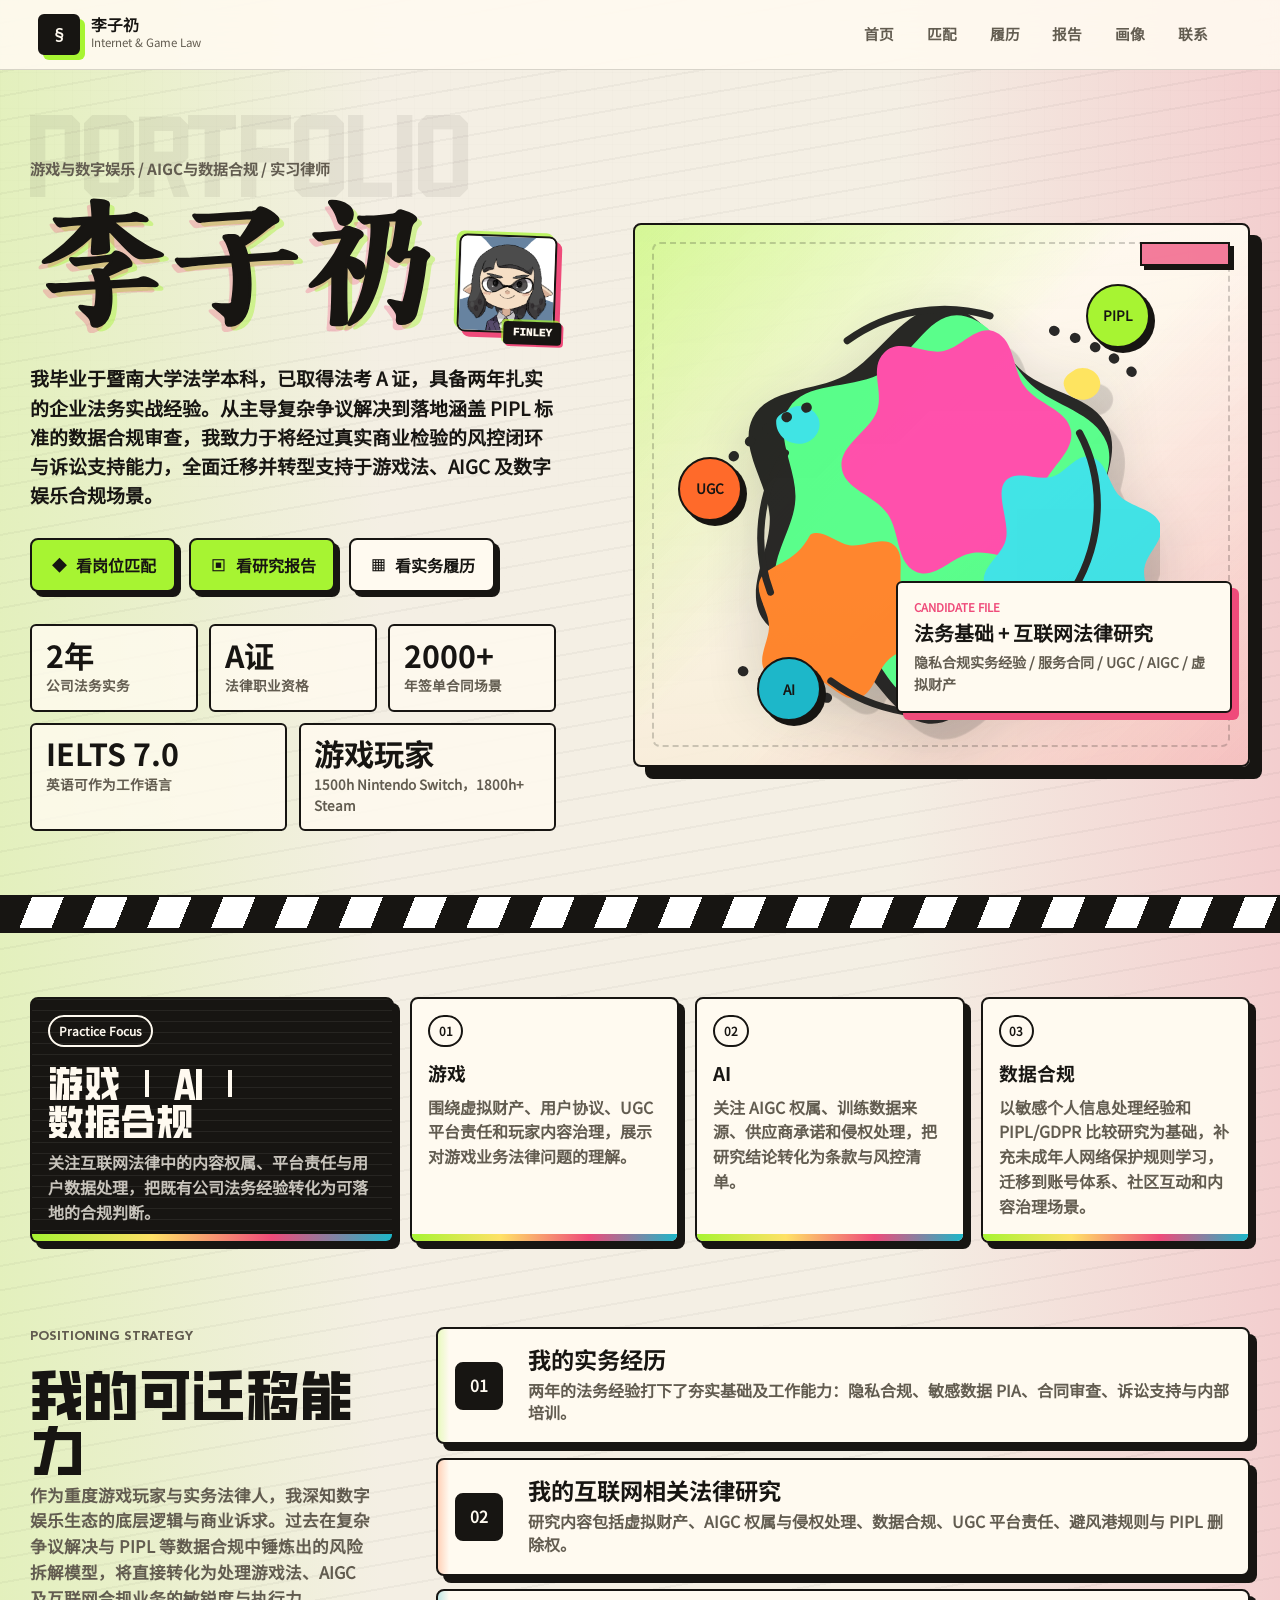
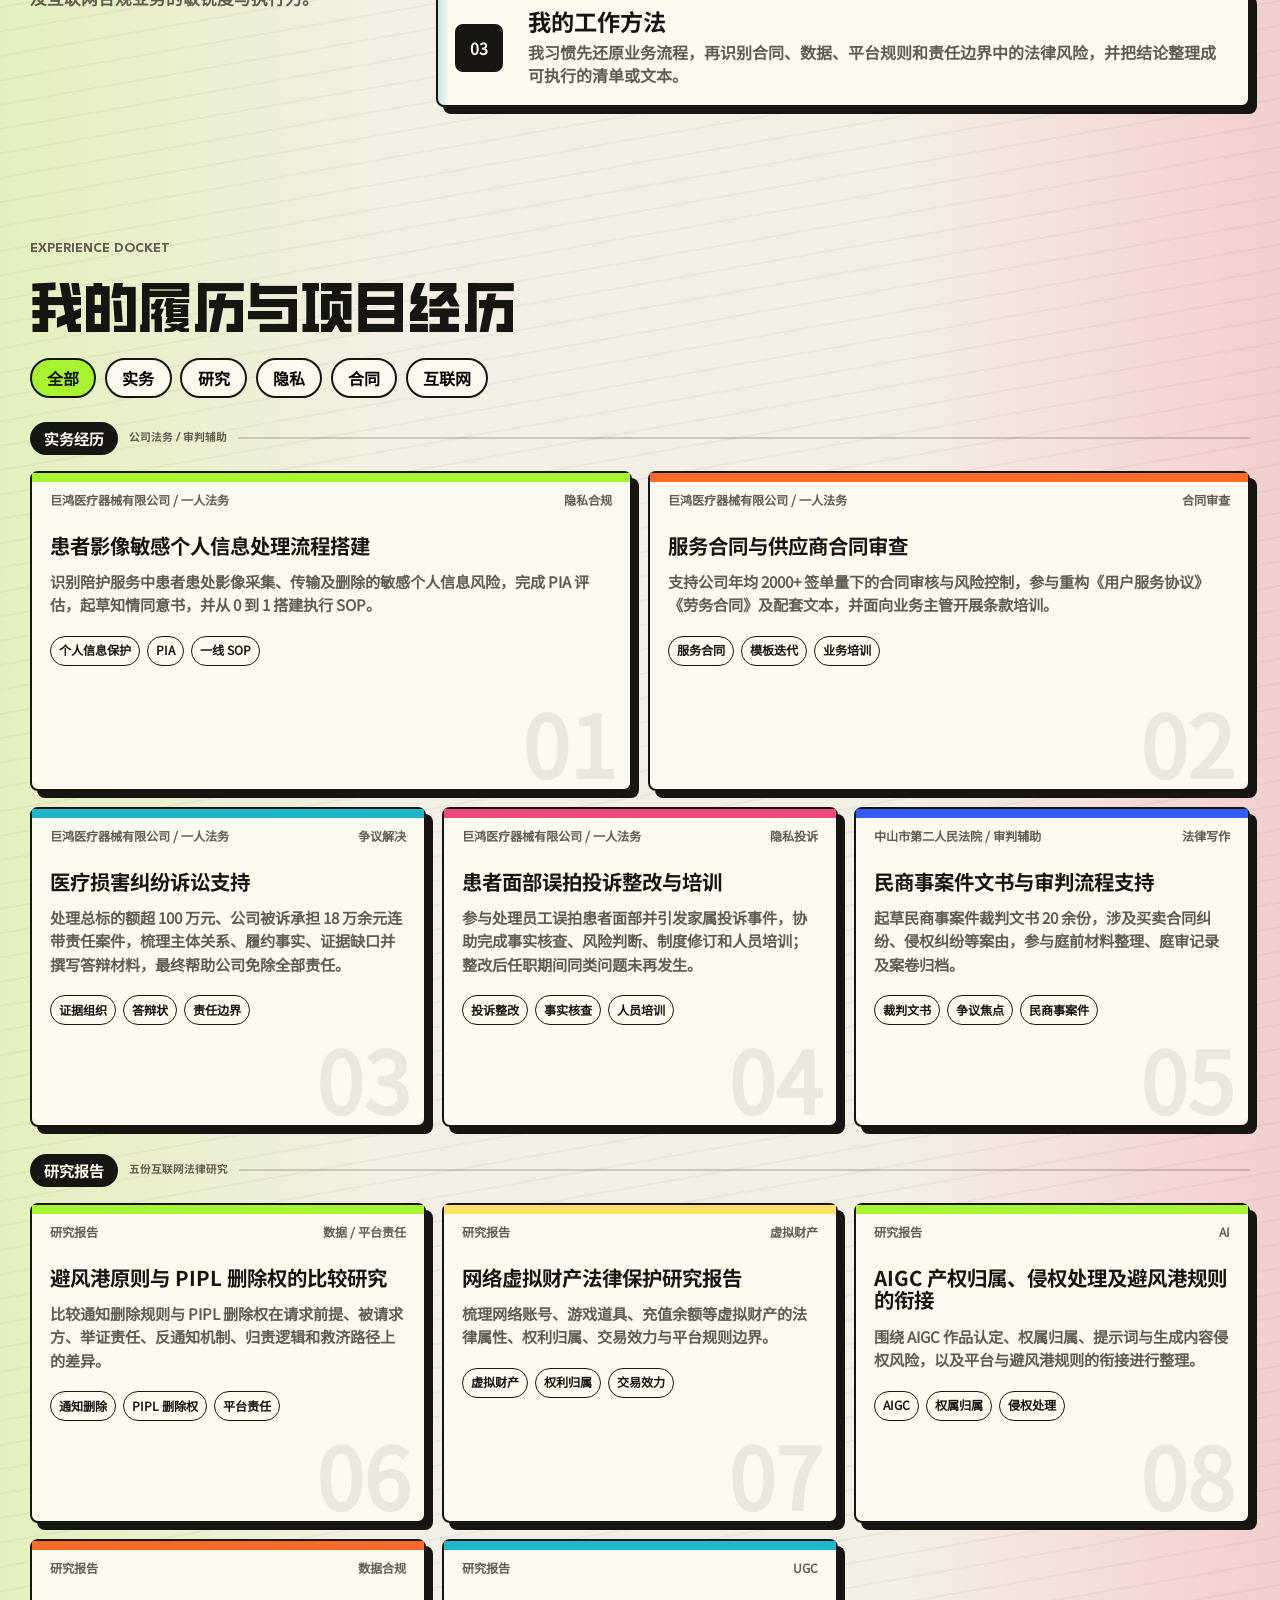
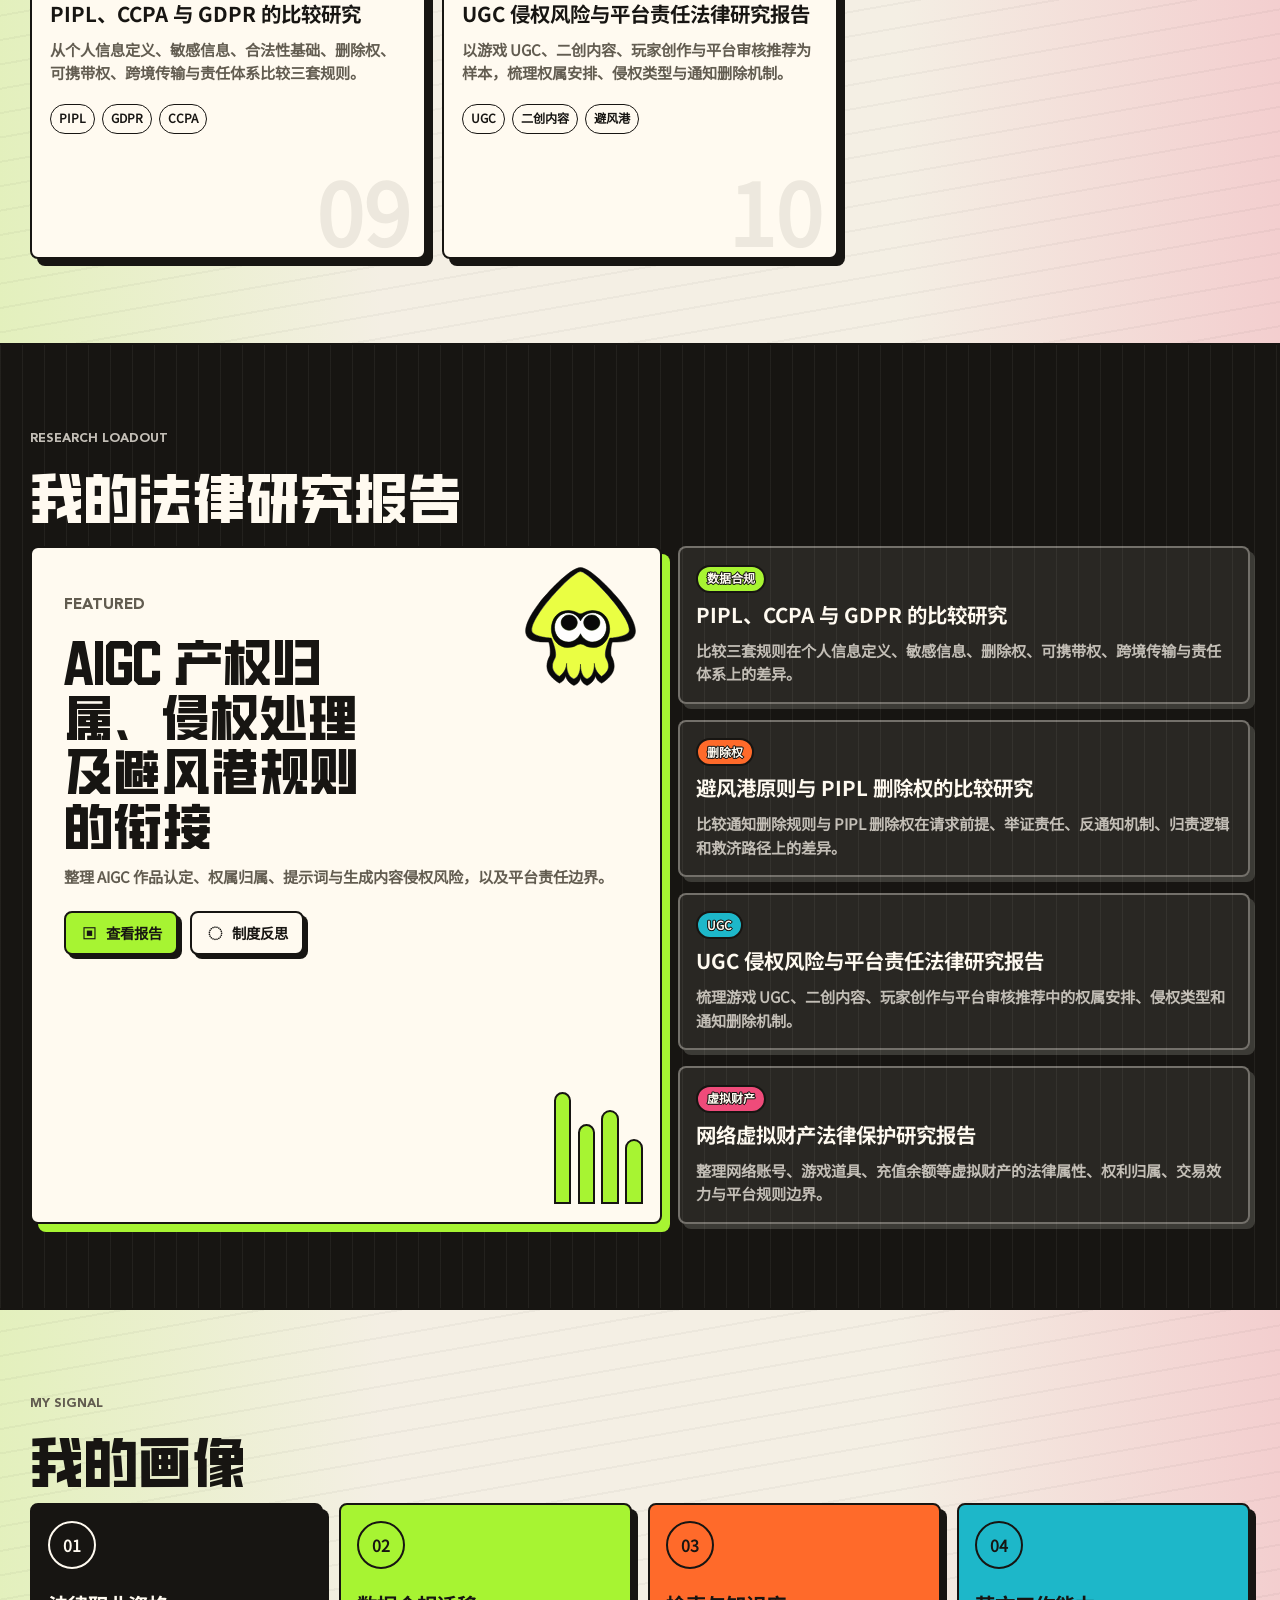
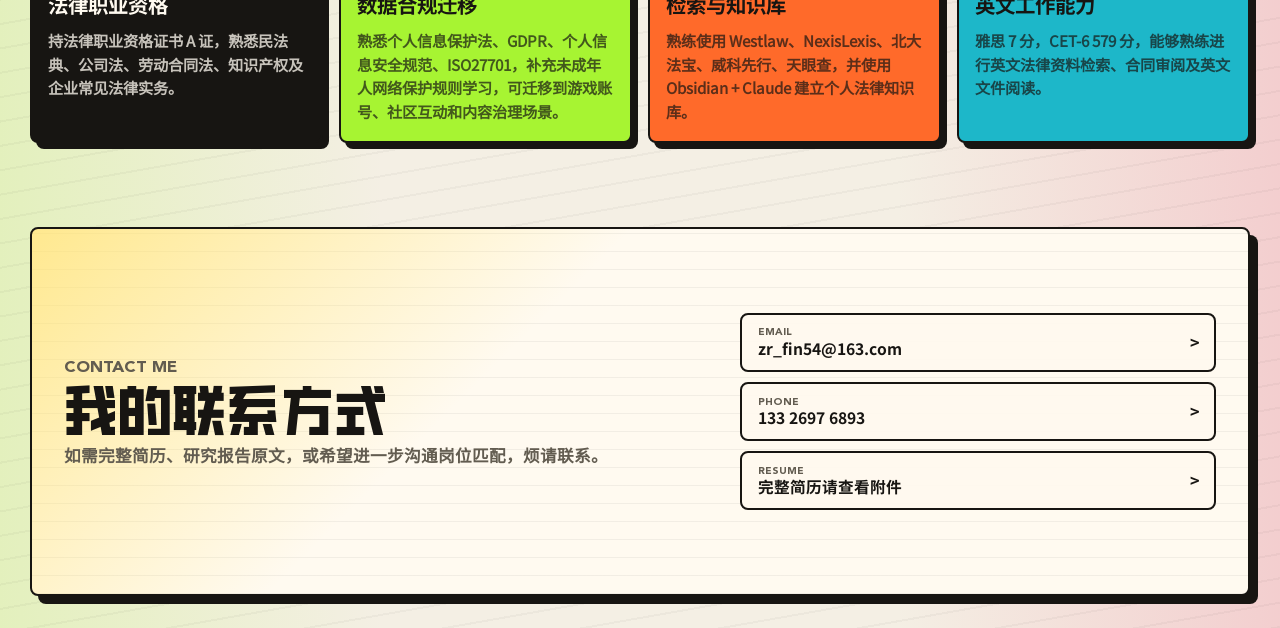
==== commit f109165d: "Broaden practice focus section label" ====
--- a/index.html
+++ b/index.html
@@ -108,9 +108,9 @@
 
       <div class="race-divider" aria-hidden="true"></div>
 
-      <section class="section-band proof-strip" id="proof" aria-label="岗位匹配证据">
+      <section class="section-band proof-strip" id="proof" aria-label="业务关注方向">
         <article class="proof-card proof-card-main">
-          <span class="proof-kicker">JD Fit</span>
+          <span class="proof-kicker">Practice Focus</span>
           <h2>游戏 | AI | <span class="nowrap">数据合规</span></h2>
           <p>
             关注互联网法律中的内容权属、平台责任与用户数据处理，把既有公司法务经验转化为可落地的合规判断。
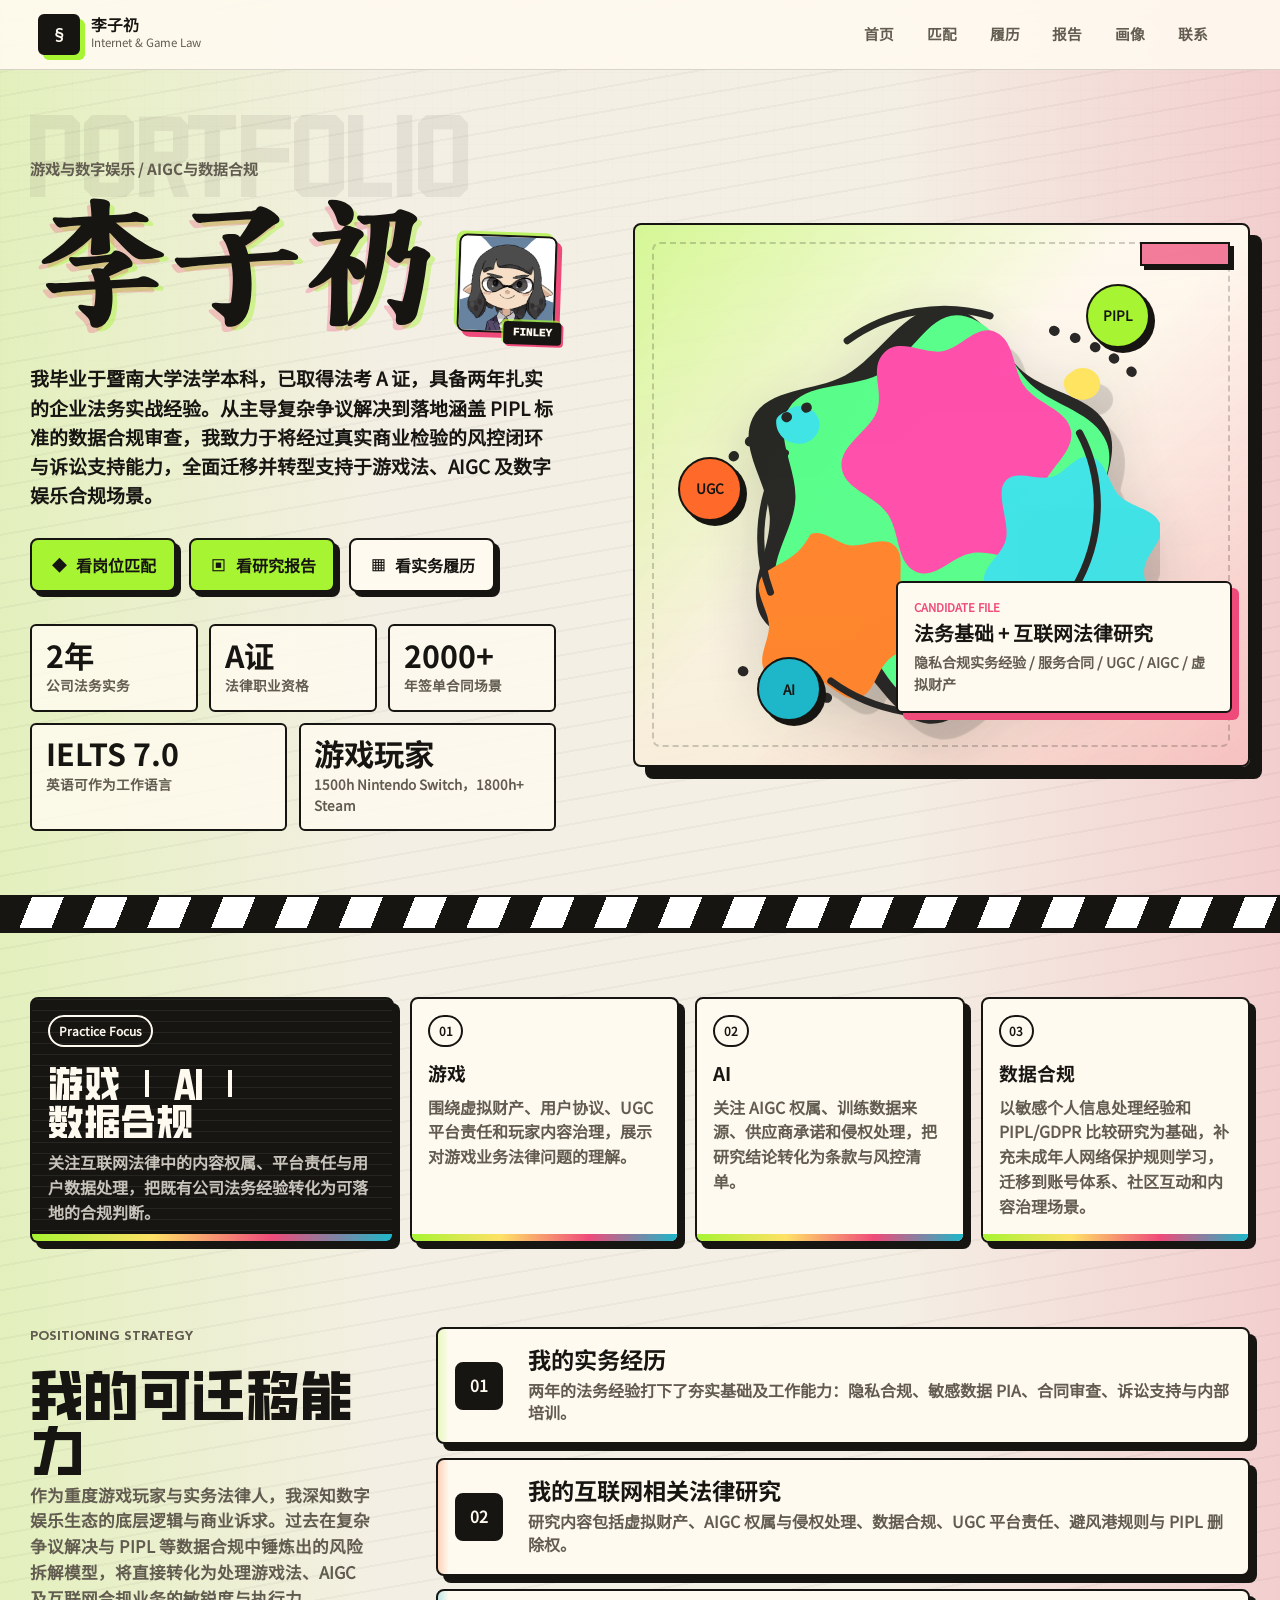
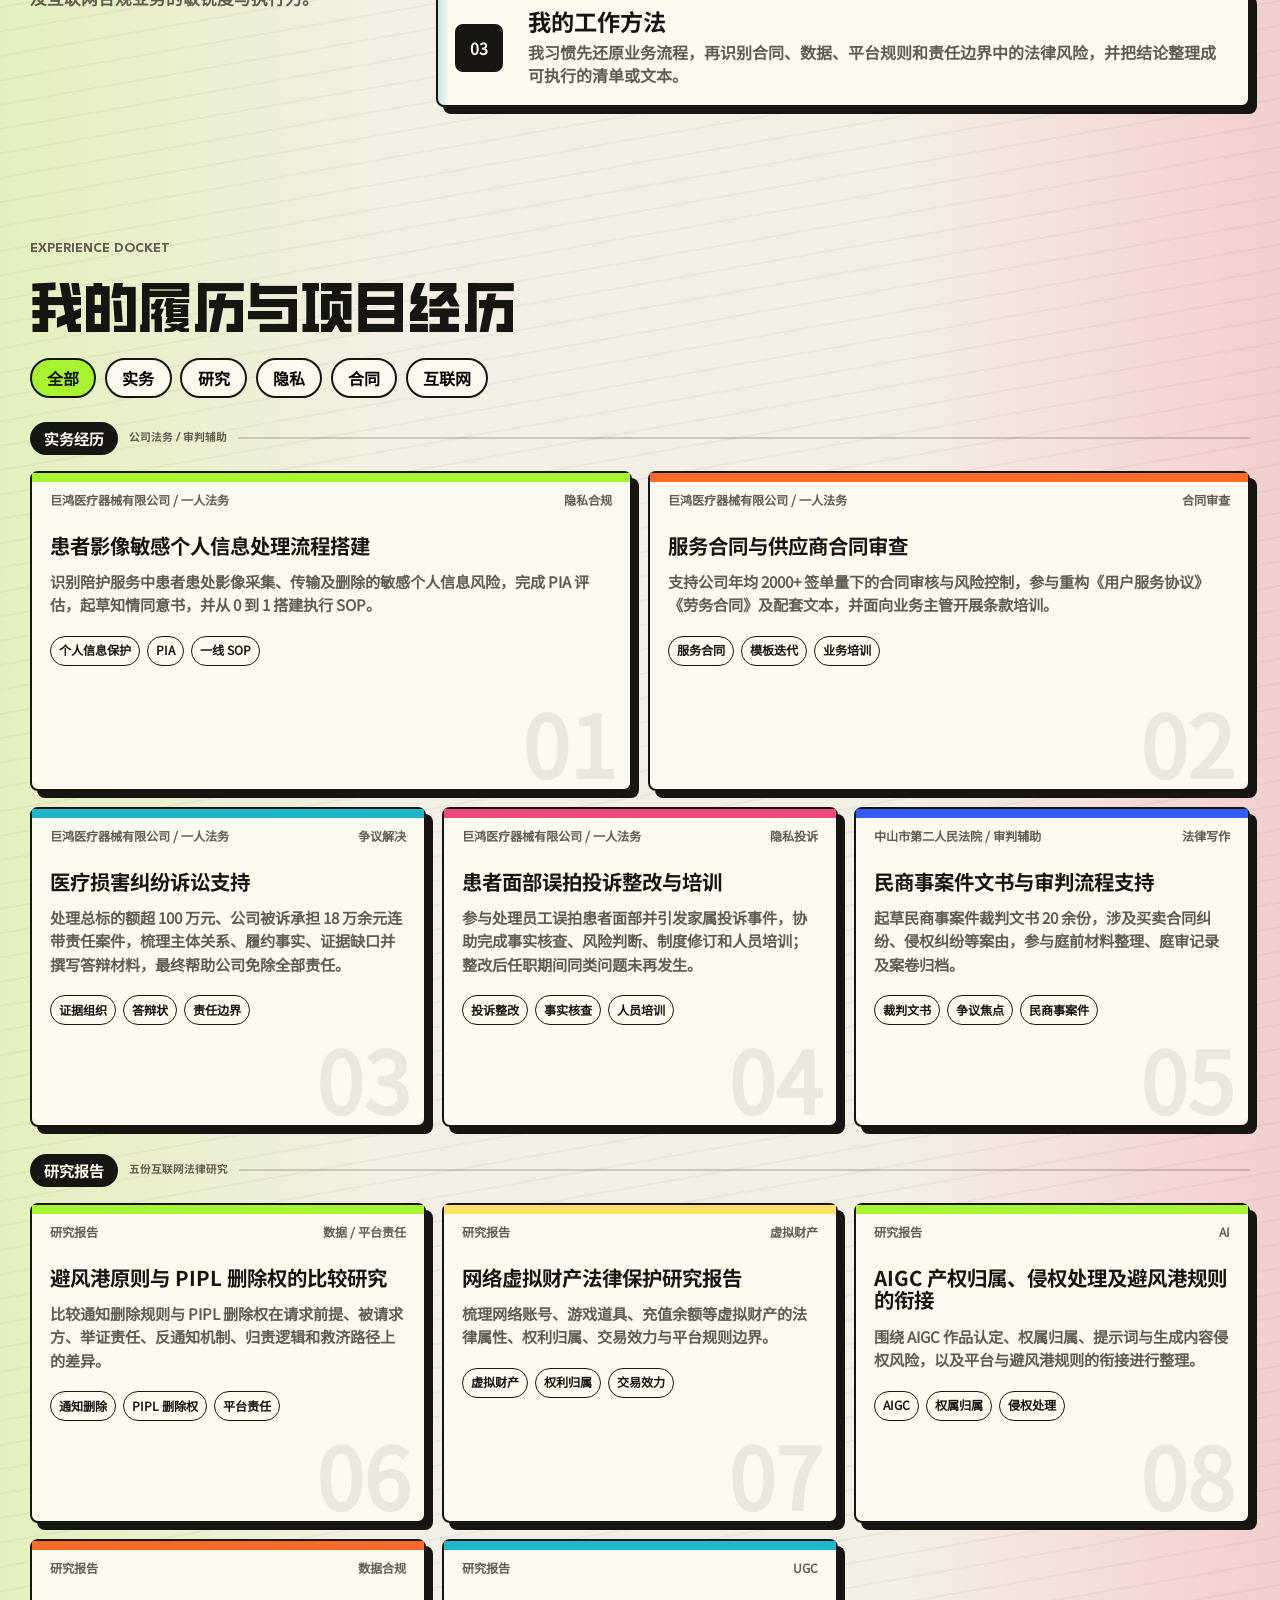
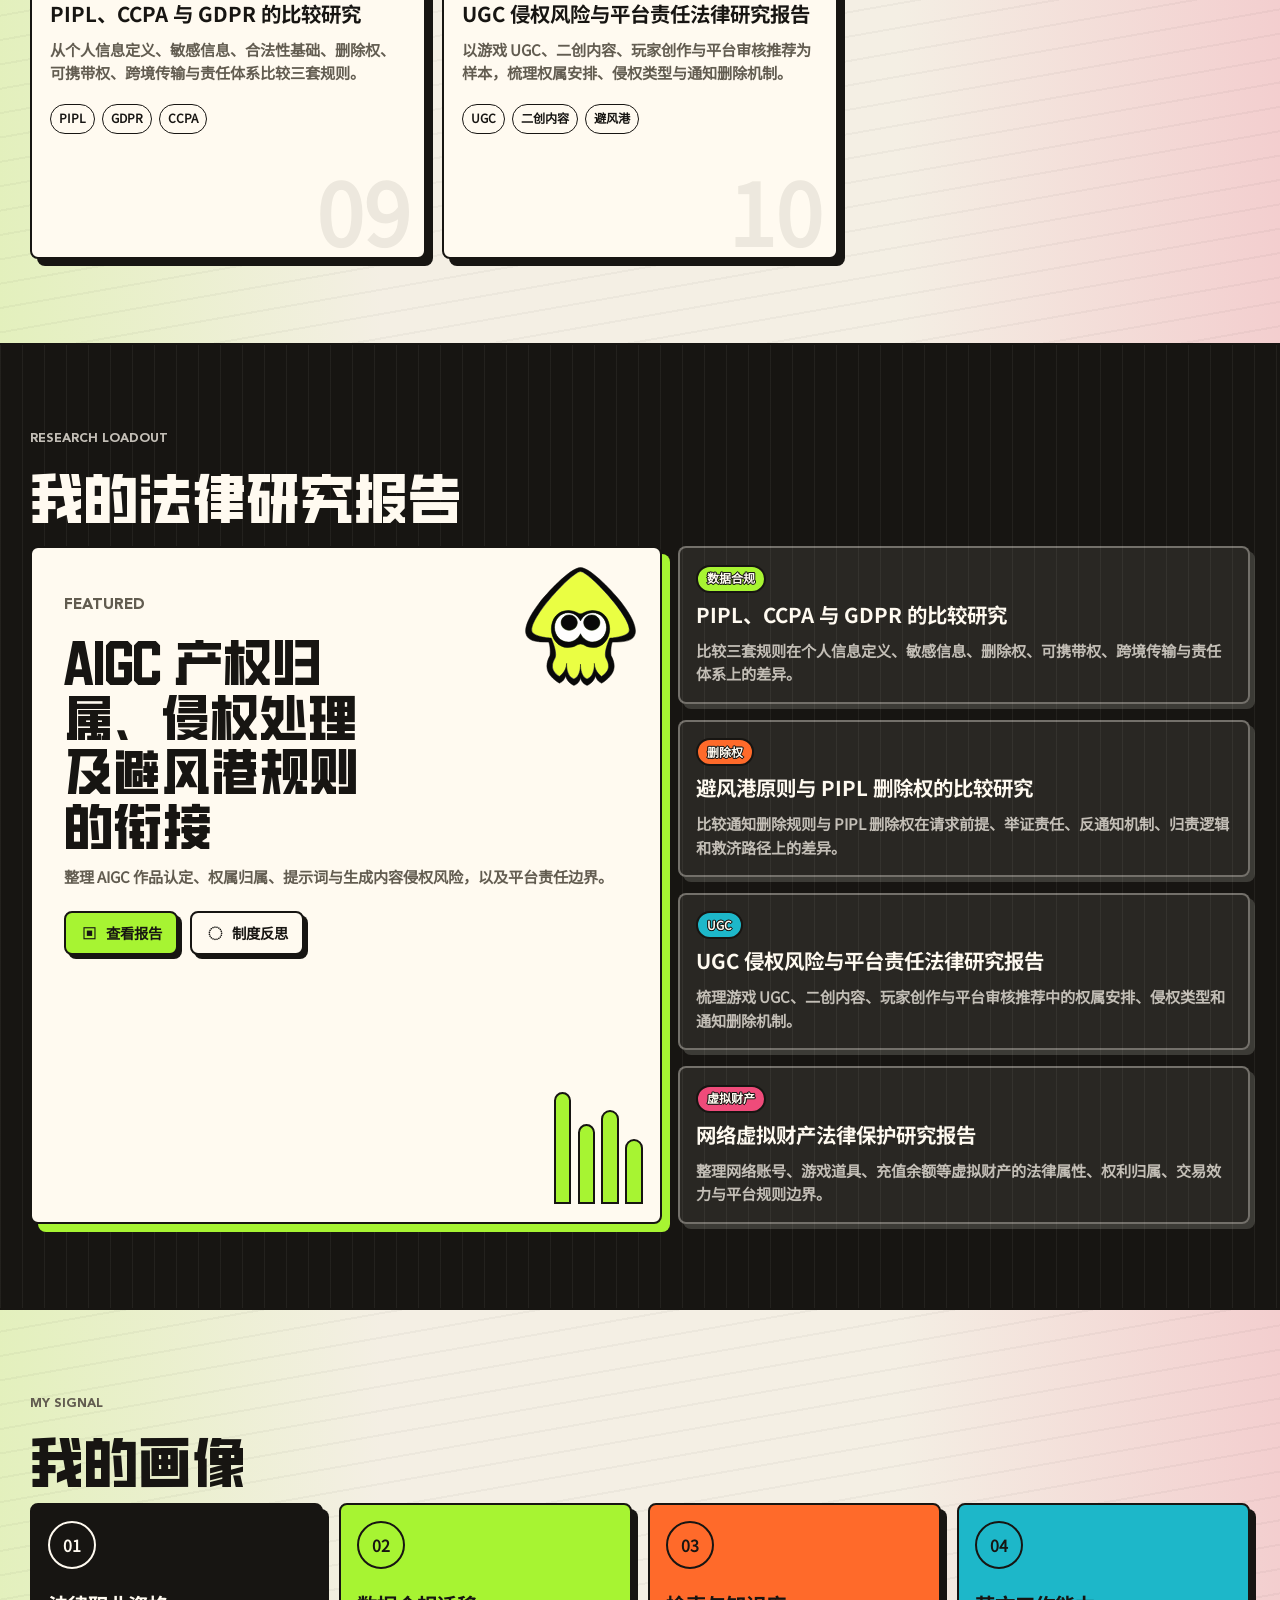
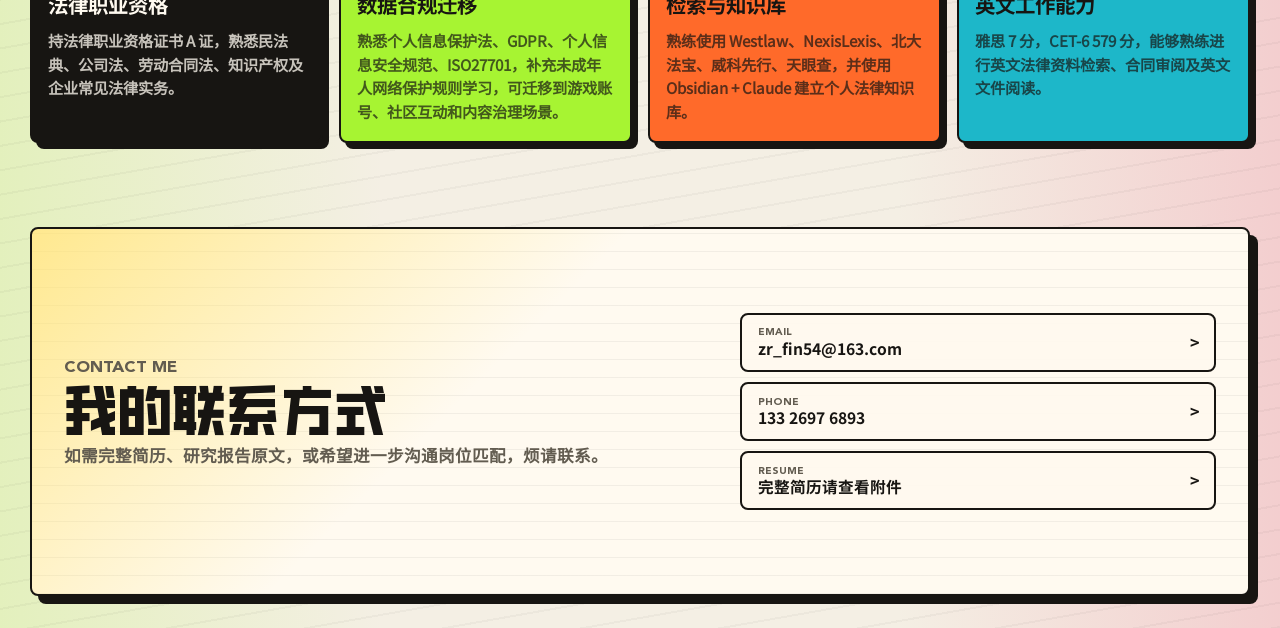
==== commit c9a713ef: "Remove trainee lawyer from hero context" ====
--- a/index.html
+++ b/index.html
@@ -39,7 +39,7 @@
     <main id="home">
       <section class="hero section-band" aria-labelledby="hero-title">
         <div class="hero-copy">
-          <p class="eyebrow hero-context">游戏与数字娱乐 / AIGC与数据合规 / 实习律师</p>
+          <p class="eyebrow hero-context">游戏与数字娱乐 / AIGC与数据合规</p>
           <div class="hero-name-lockup">
             <h1 id="hero-title" class="hero-title-wordmark">
               <span class="sr-only">李子礽</span>
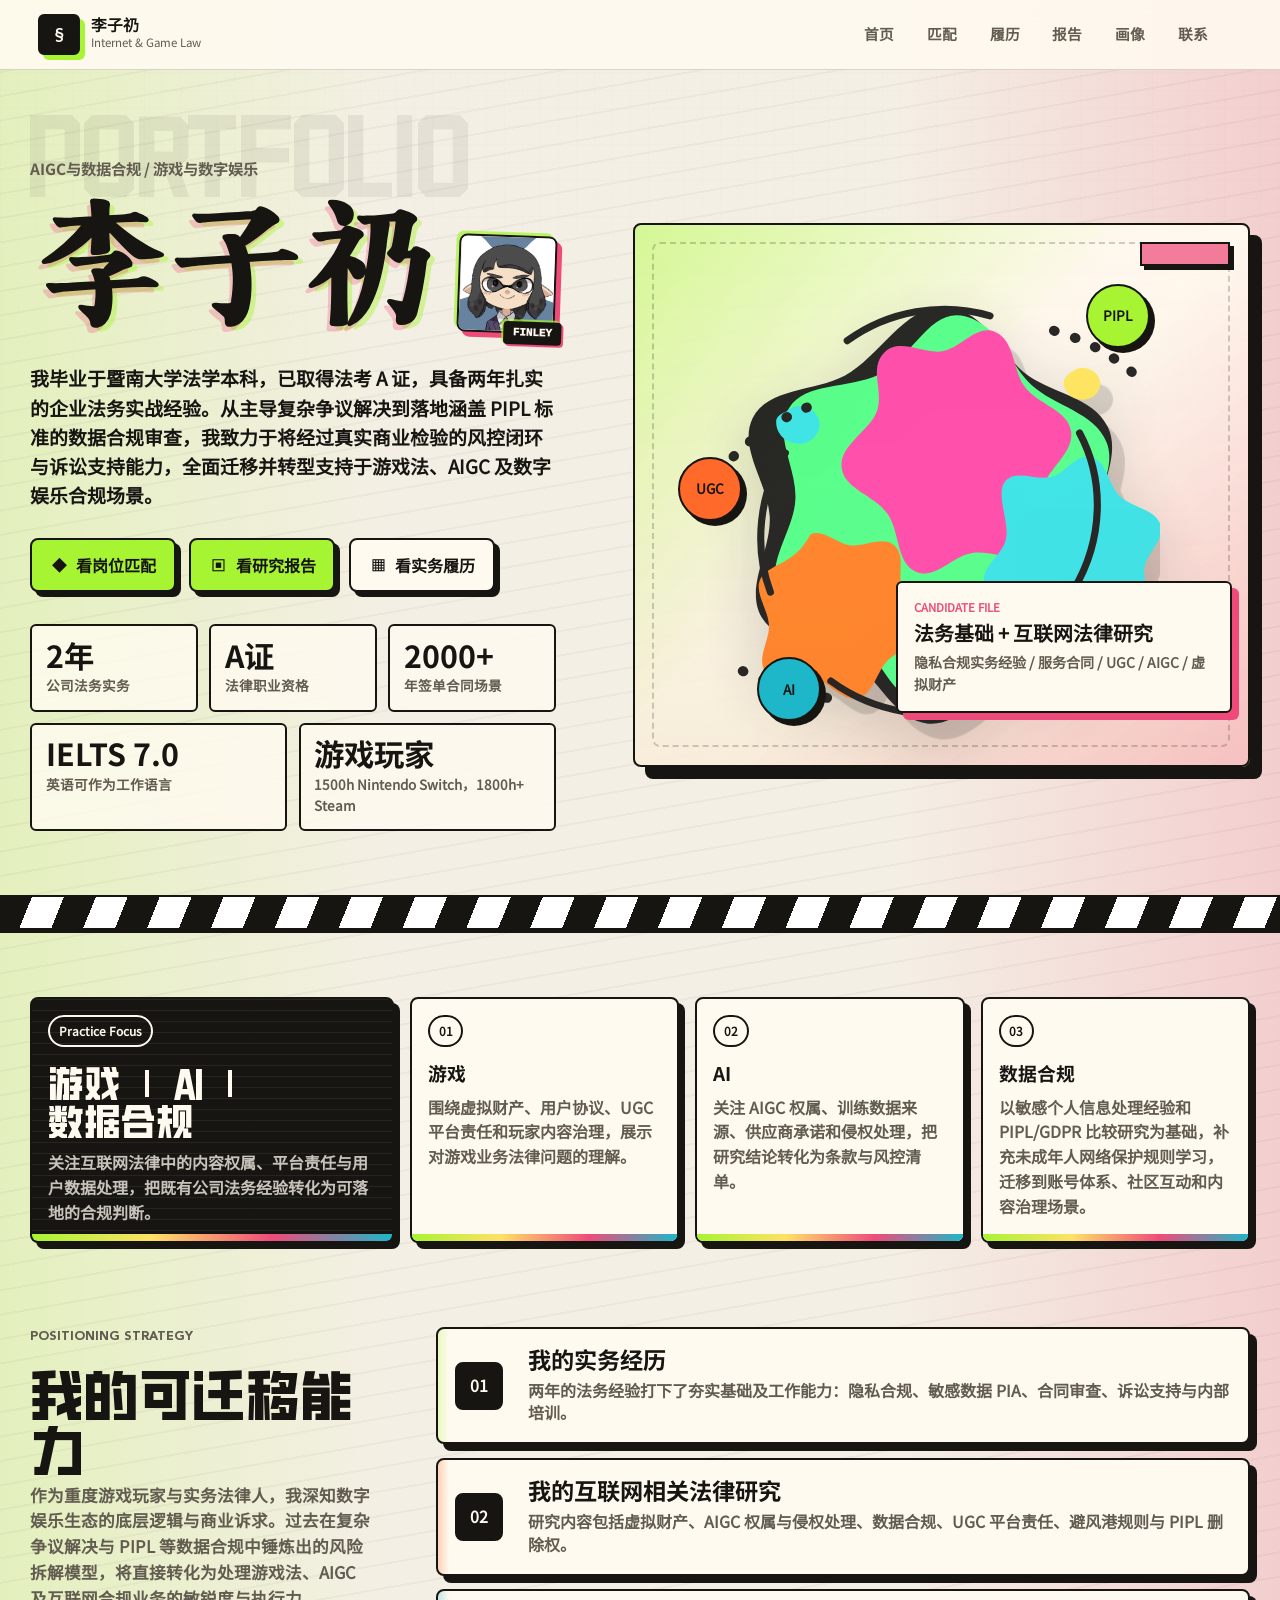
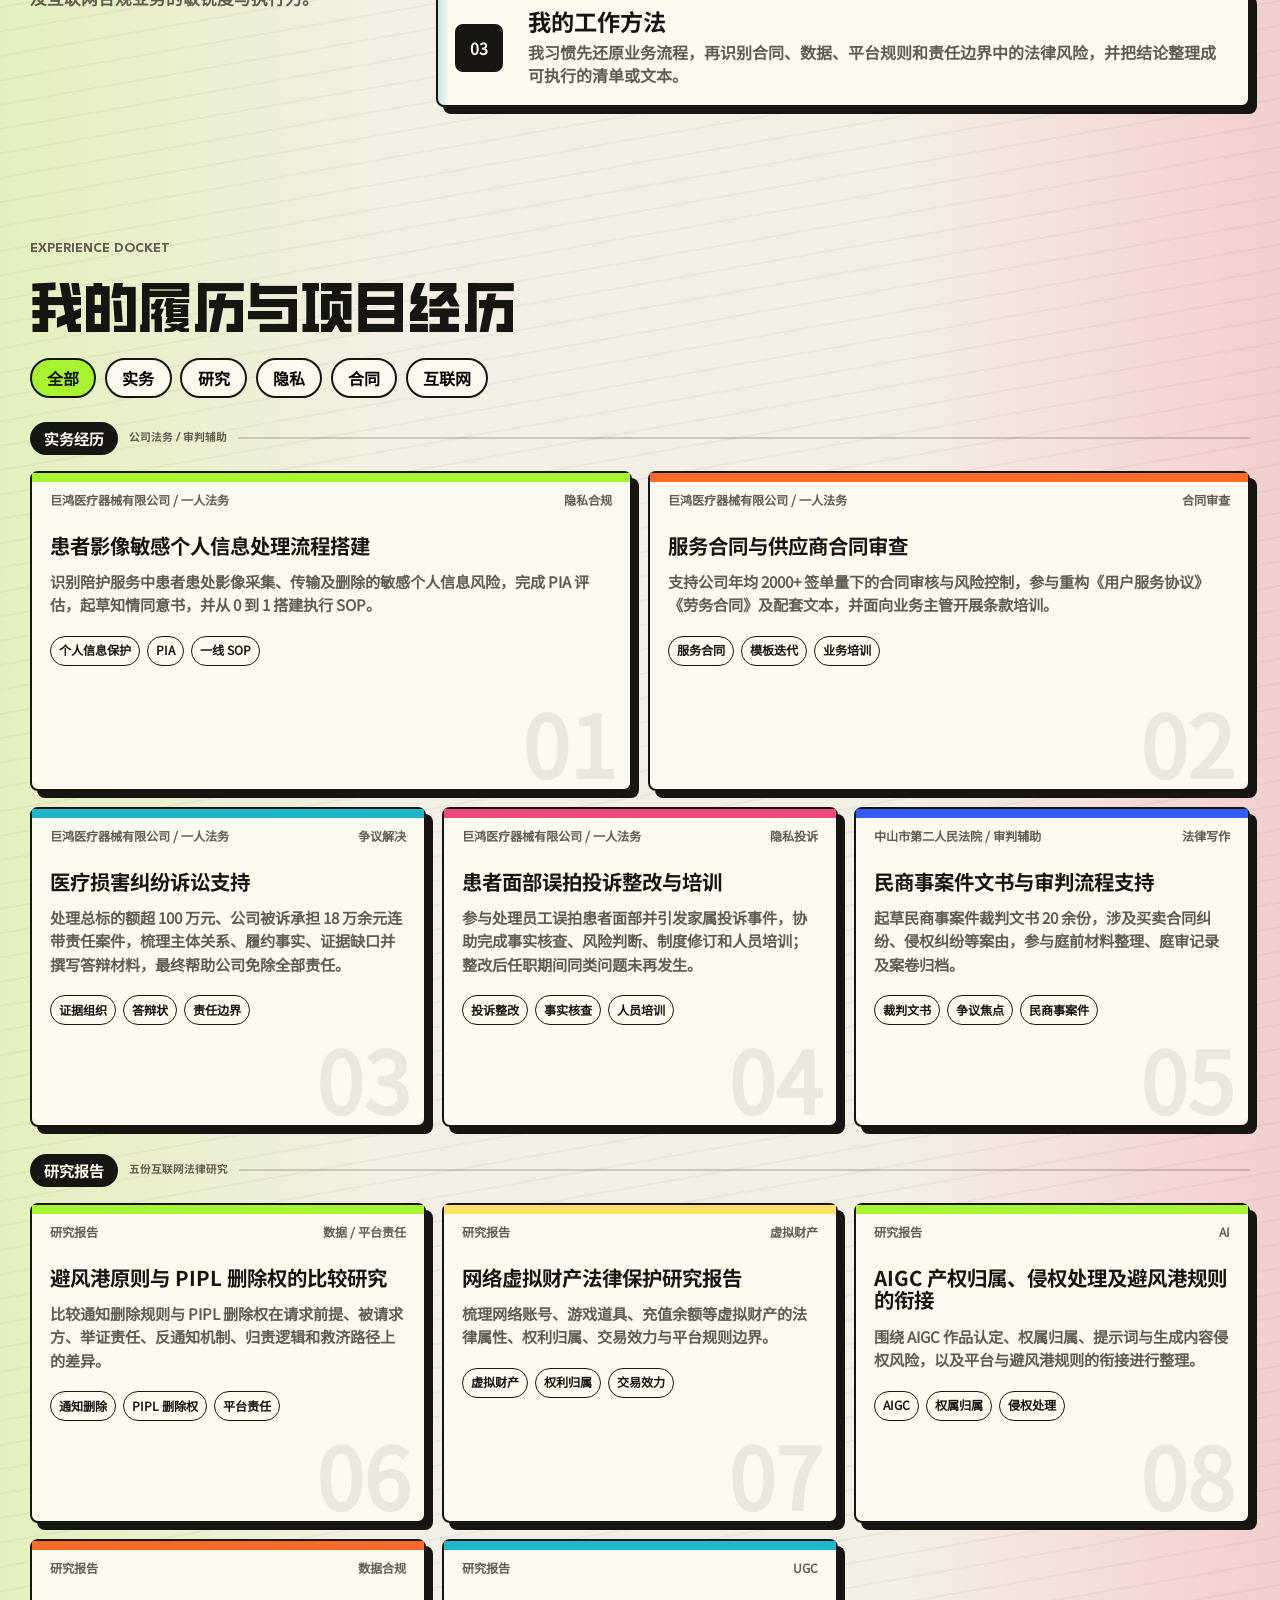
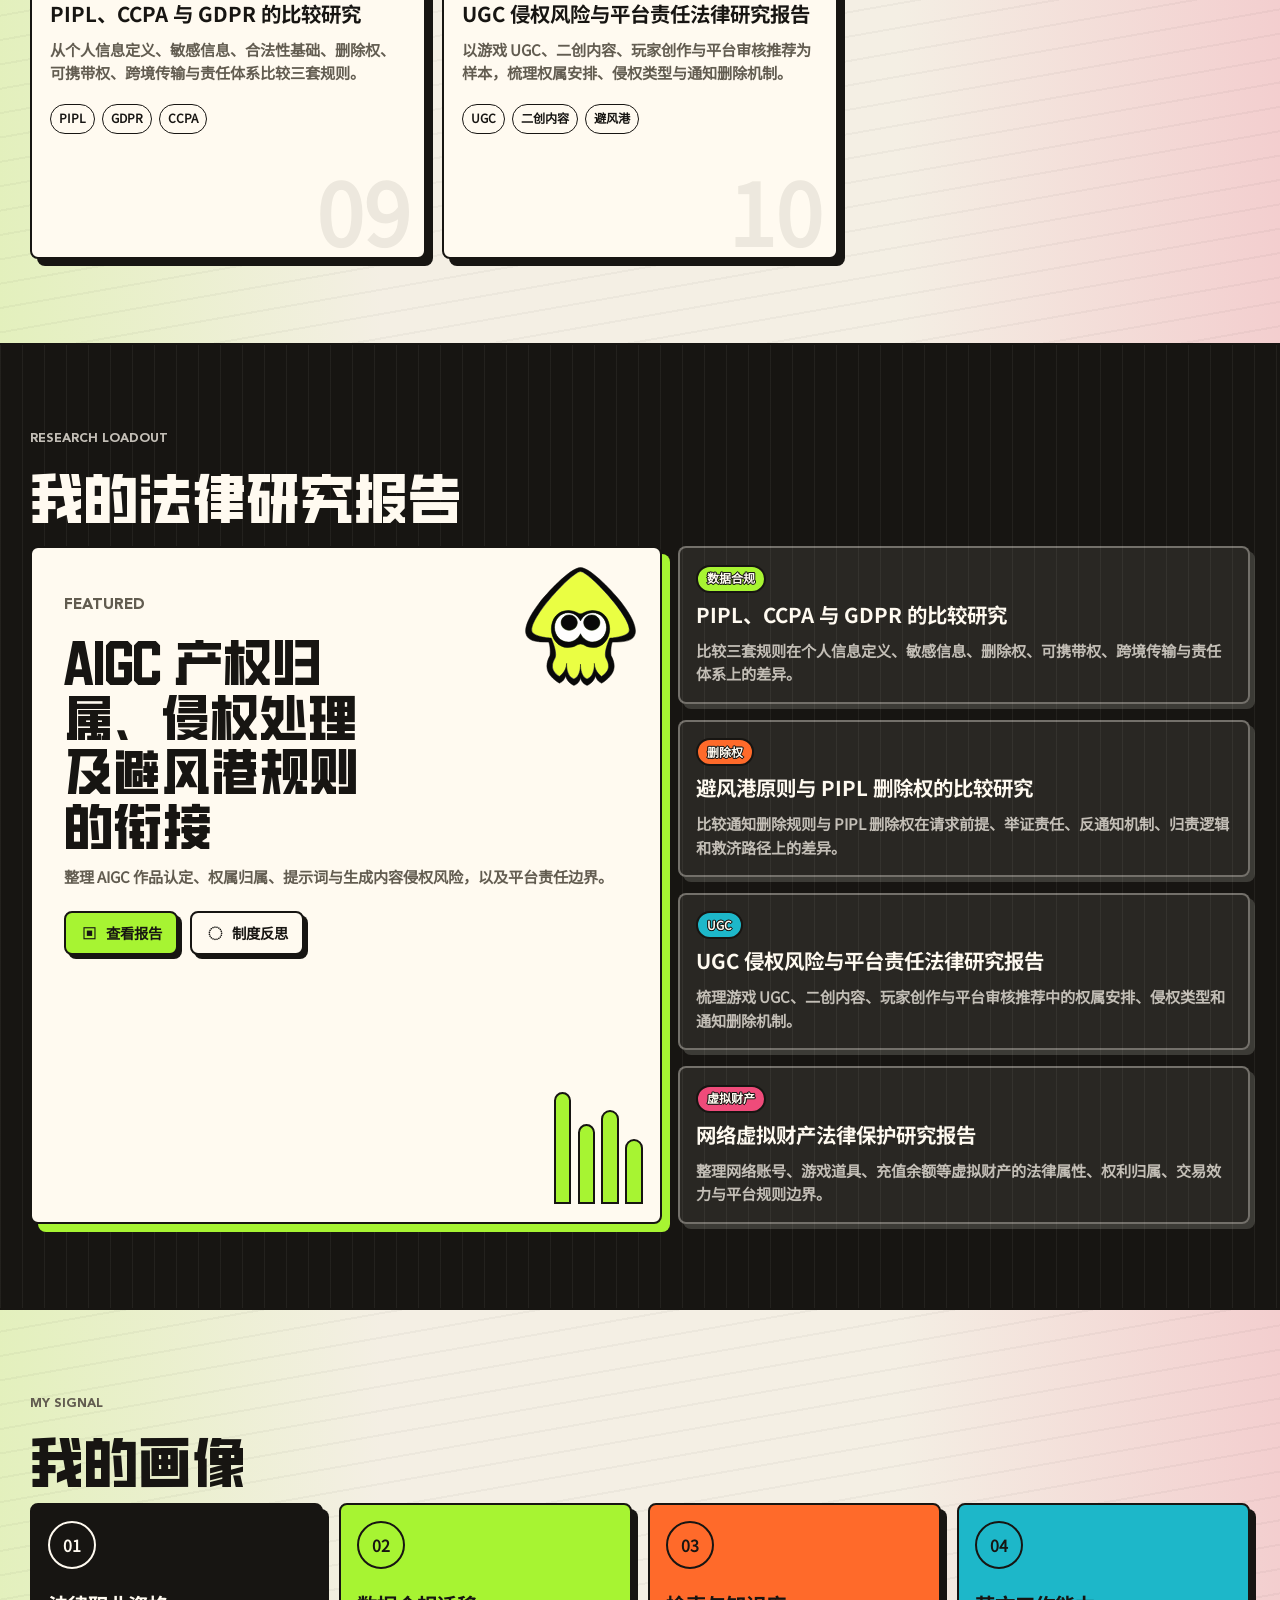
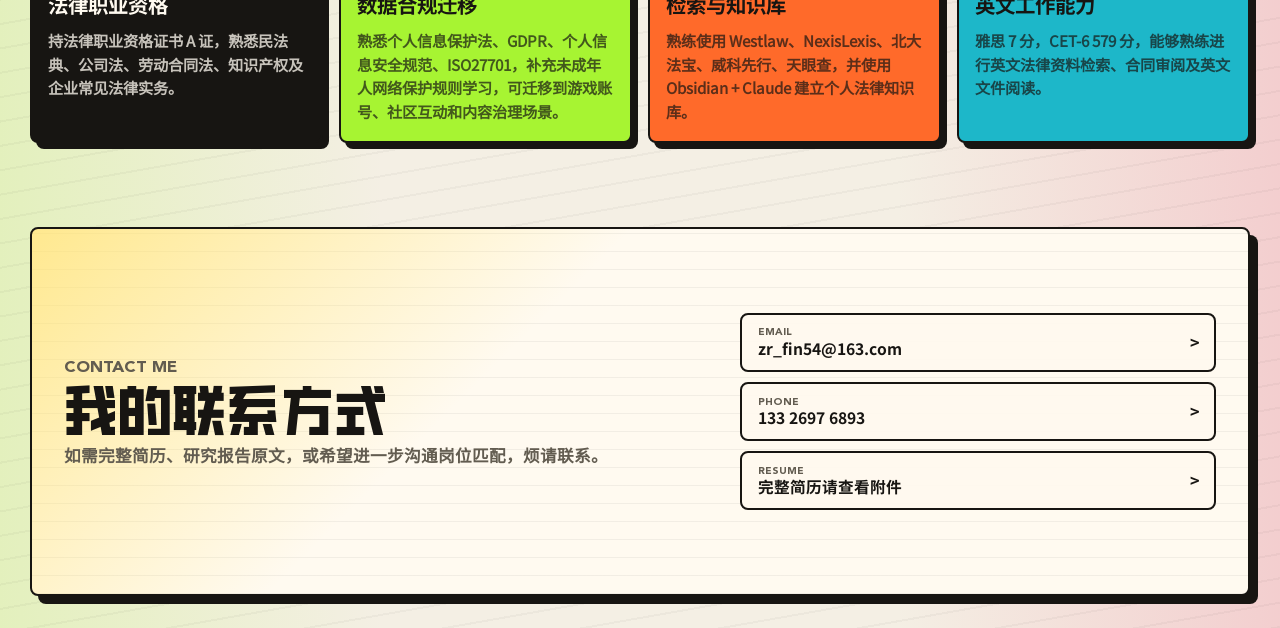
==== commit 0805a659: "Reorder hero focus labels" ====
--- a/index.html
+++ b/index.html
@@ -39,7 +39,7 @@
     <main id="home">
       <section class="hero section-band" aria-labelledby="hero-title">
         <div class="hero-copy">
-          <p class="eyebrow hero-context">游戏与数字娱乐 / AIGC与数据合规</p>
+          <p class="eyebrow hero-context">AIGC与数据合规 / 游戏与数字娱乐</p>
           <div class="hero-name-lockup">
             <h1 id="hero-title" class="hero-title-wordmark">
               <span class="sr-only">李子礽</span>
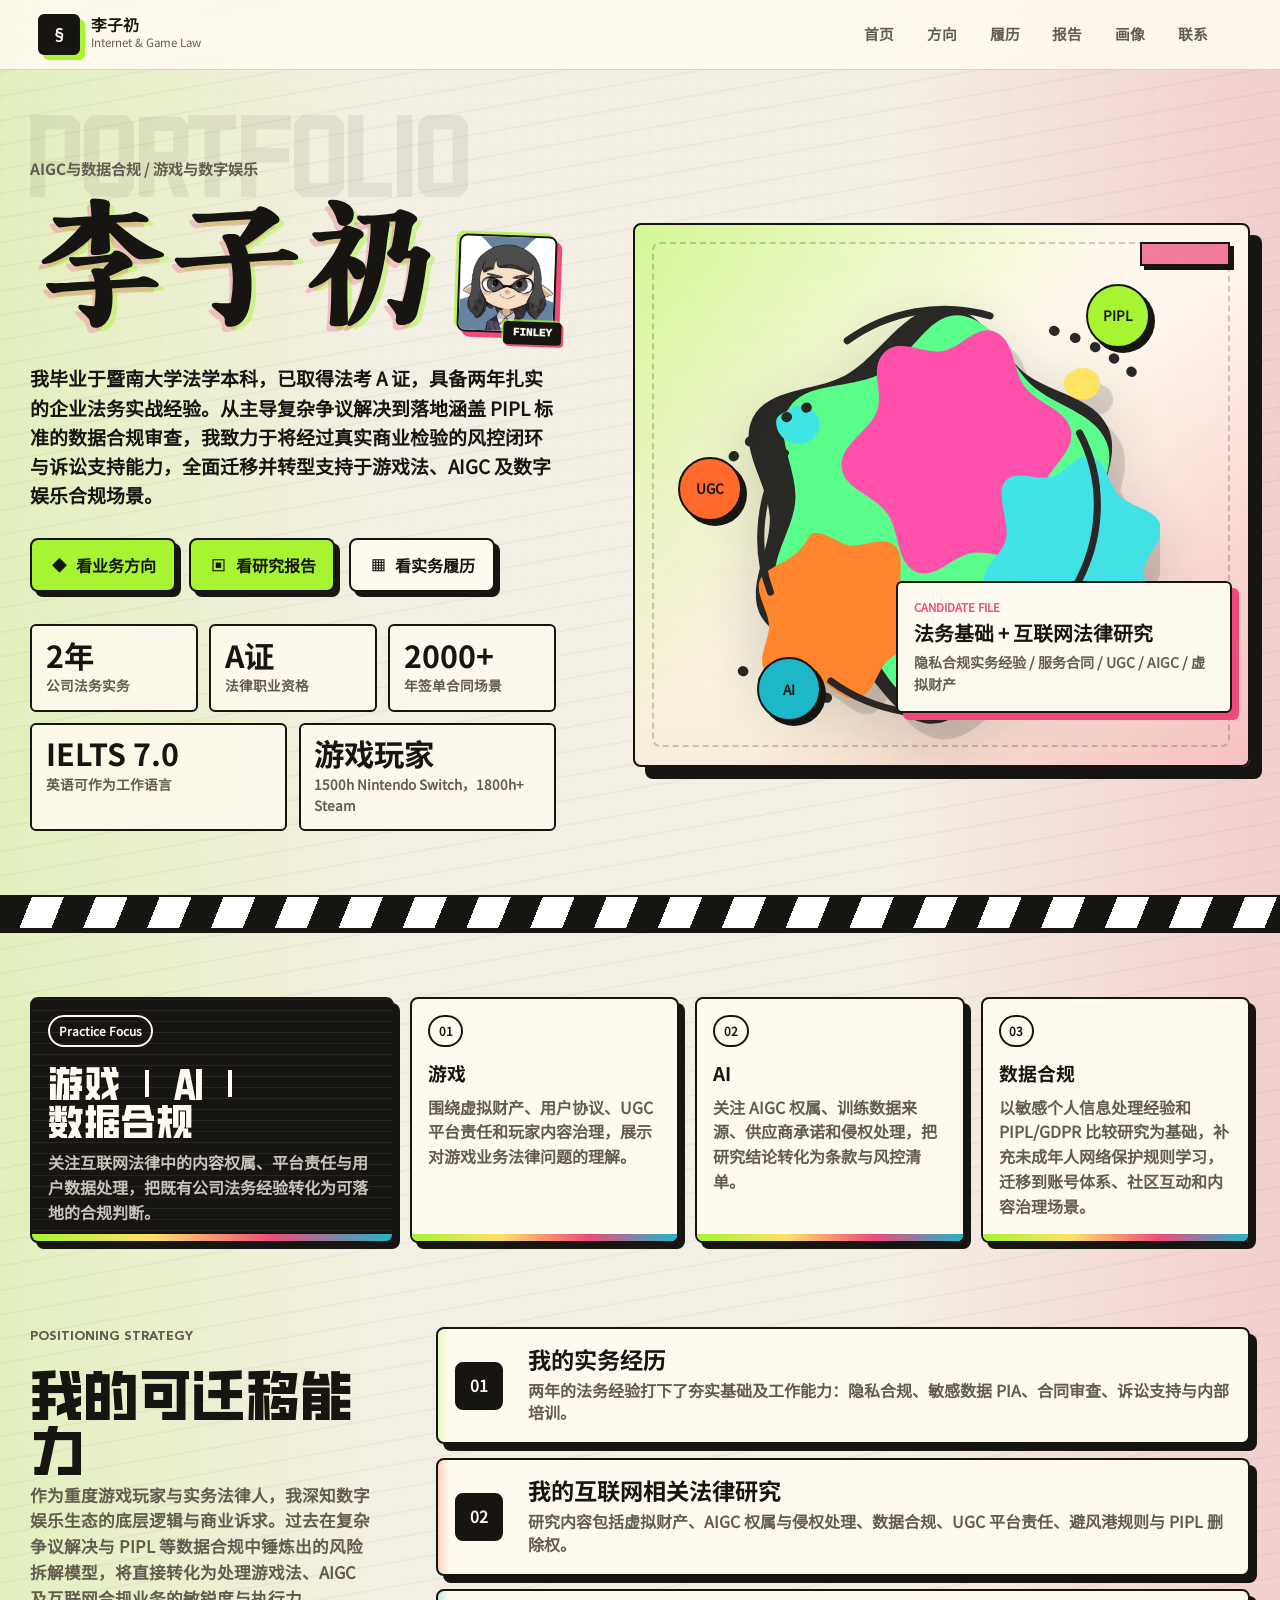
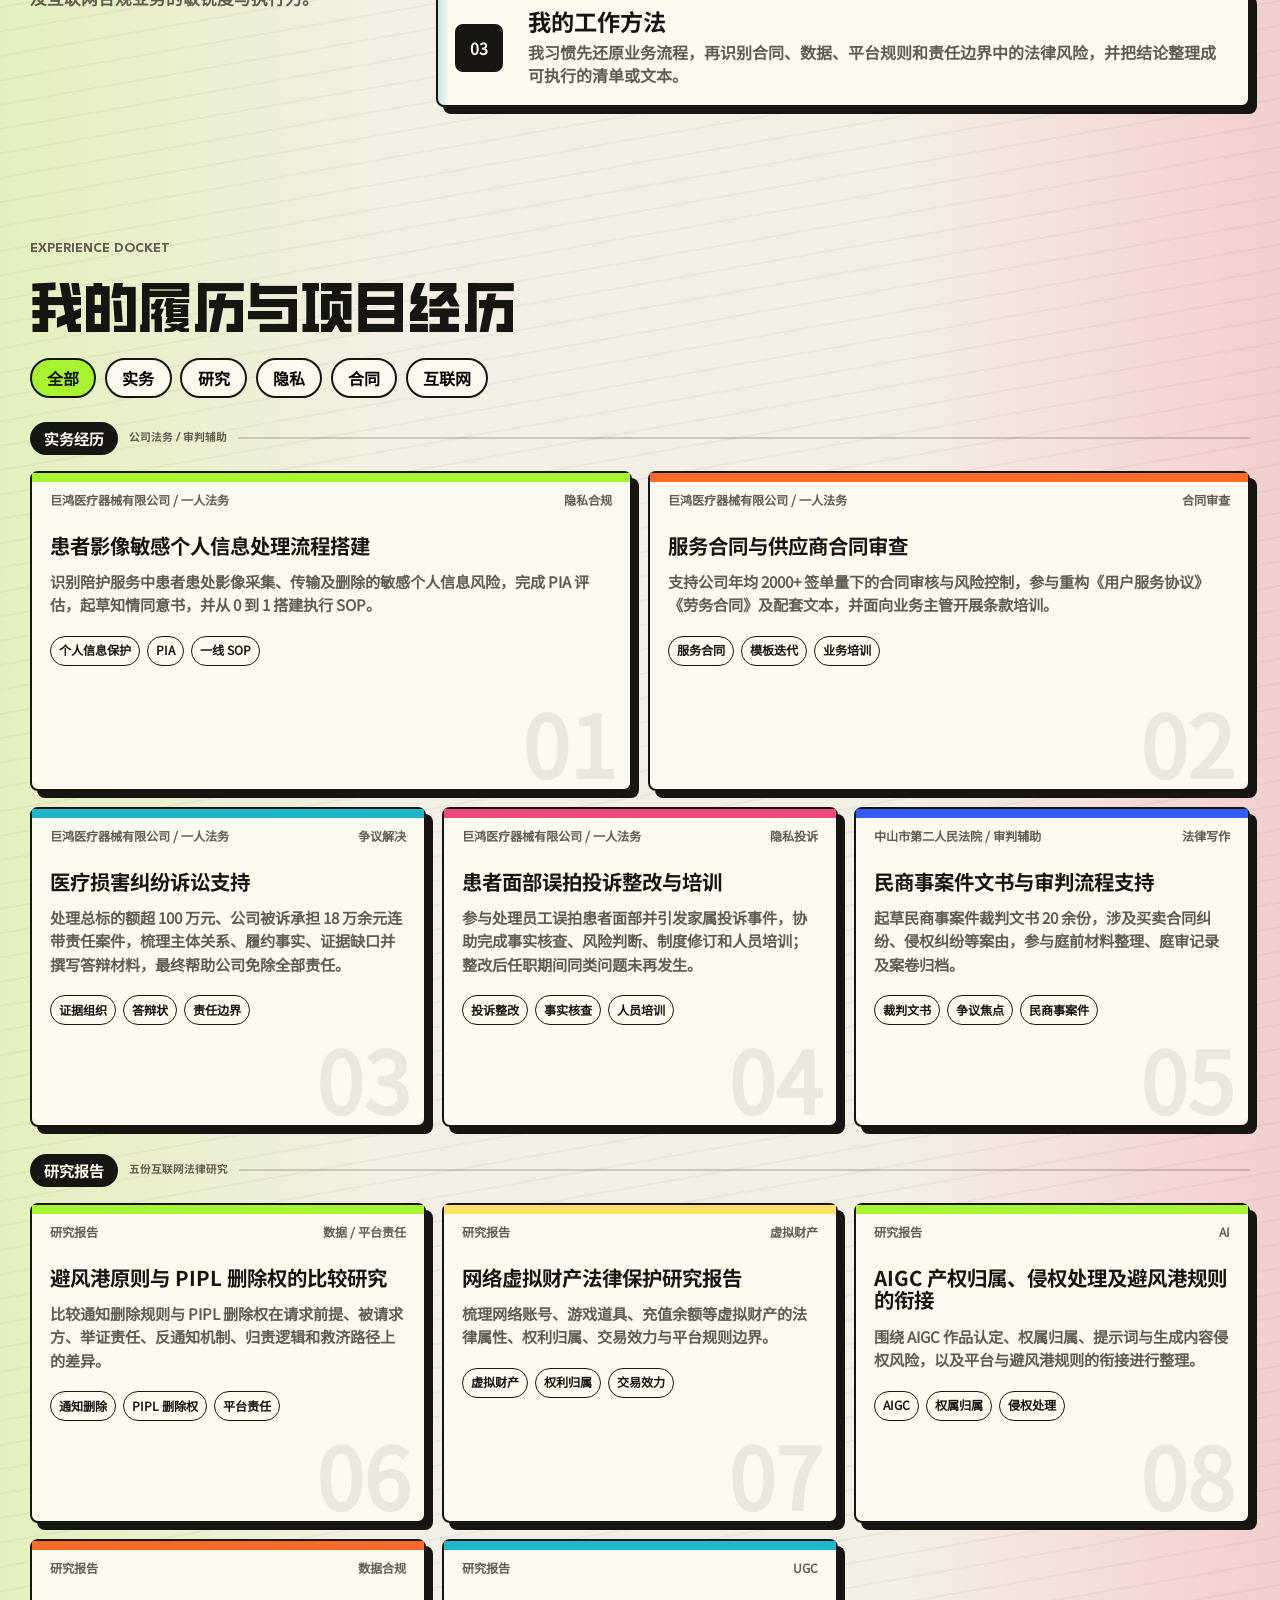
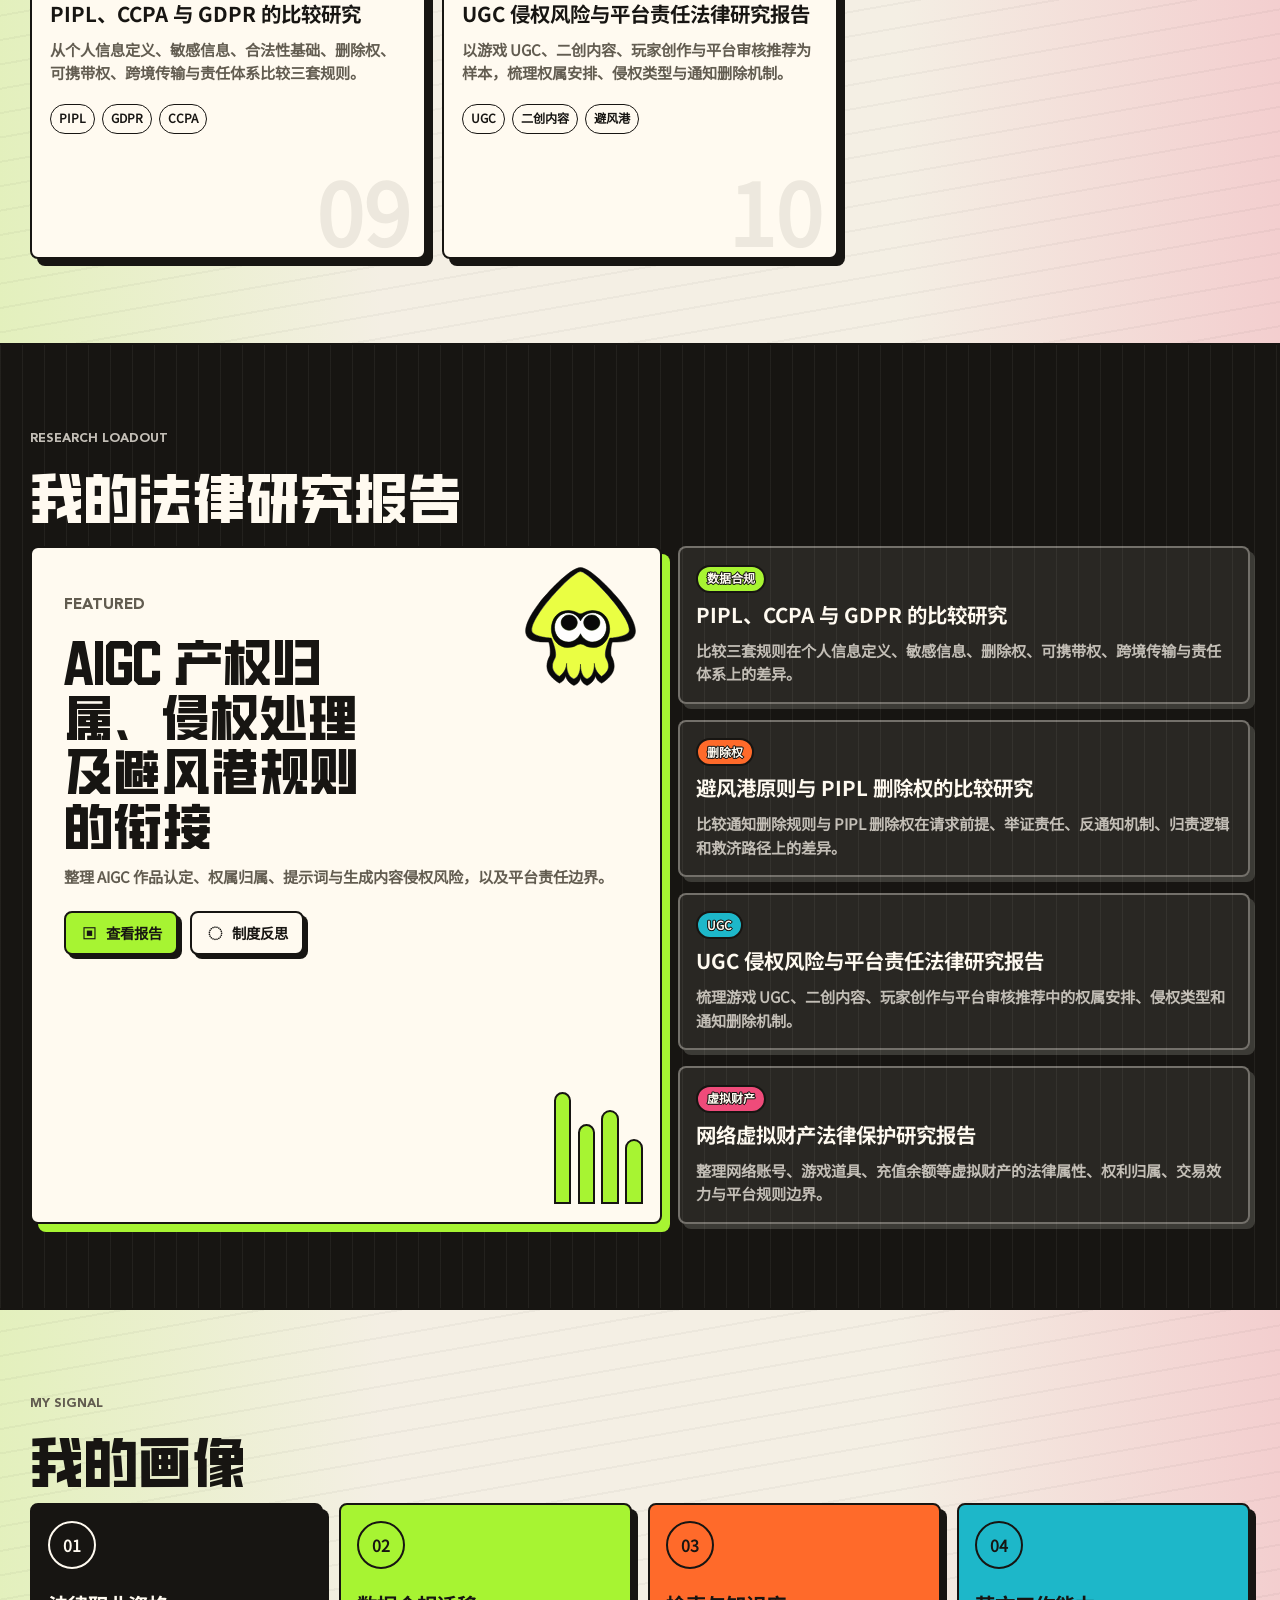
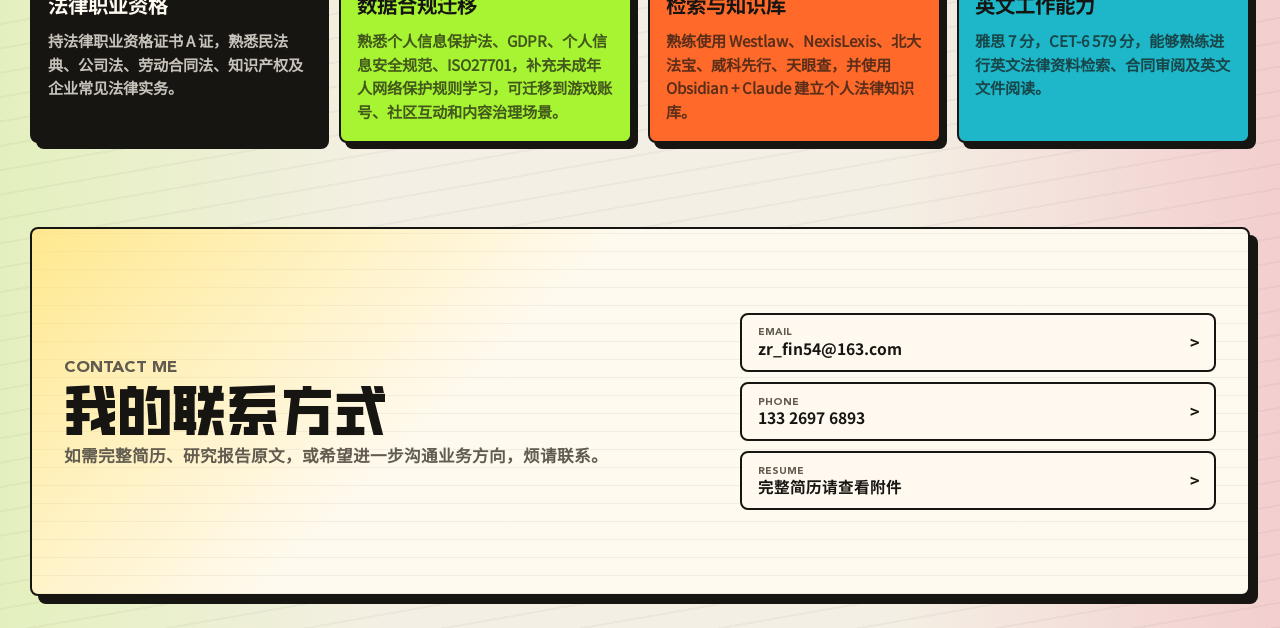
==== commit e01ee42c: "Update navigation wording for practice focus" ====
--- a/index.html
+++ b/index.html
@@ -5,9 +5,9 @@
     <meta name="viewport" content="width=device-width, initial-scale=1" />
     <meta
       name="description"
-      content="李子礽面向游戏法、互联网合规方向实习律师申请场景的原创个人报告集。"
+      content="李子礽面向互联网法律、AIGC 与数据合规、数字娱乐方向的原创法律研究报告集。"
     />
-    <title>李子礽 | 网络法方向实习律师报告集</title>
+    <title>李子礽 | 互联网方向法律研究报告集</title>
     <link rel="preload" href="assets/fonts/chuangkit-jingang-subset.woff2" as="font" type="font/woff2" crossorigin />
     <link rel="preload" href="assets/fonts/source-han-sans-cn-regular-subset.woff2" as="font" type="font/woff2" crossorigin />
     <link rel="preload" href="assets/fonts/source-han-sans-cn-bold-subset.woff2" as="font" type="font/woff2" crossorigin />
@@ -28,7 +28,7 @@
 
       <nav class="nav-links" aria-label="主导航">
         <a href="#home">首页</a>
-        <a href="#proof">匹配</a>
+        <a href="#proof">方向</a>
         <a href="#projects">履历</a>
         <a href="#reports">报告</a>
         <a href="#profile">画像</a>
@@ -57,7 +57,7 @@
           <div class="hero-actions" aria-label="主要操作">
             <a class="btn primary" href="#proof">
               <span class="btn-icon">◆</span>
-              看岗位匹配
+              看业务方向
             </a>
             <a class="btn primary" href="#reports">
               <span class="btn-icon">▣</span>
@@ -462,7 +462,7 @@
           <p class="eyebrow">Contact Me</p>
           <h2 id="contact-title">我的联系方式</h2>
           <p>
-            如需完整简历、研究报告原文，或希望进一步沟通岗位匹配，烦请联系。
+            如需完整简历、研究报告原文，或希望进一步沟通业务方向，烦请联系。
           </p>
         </div>
 
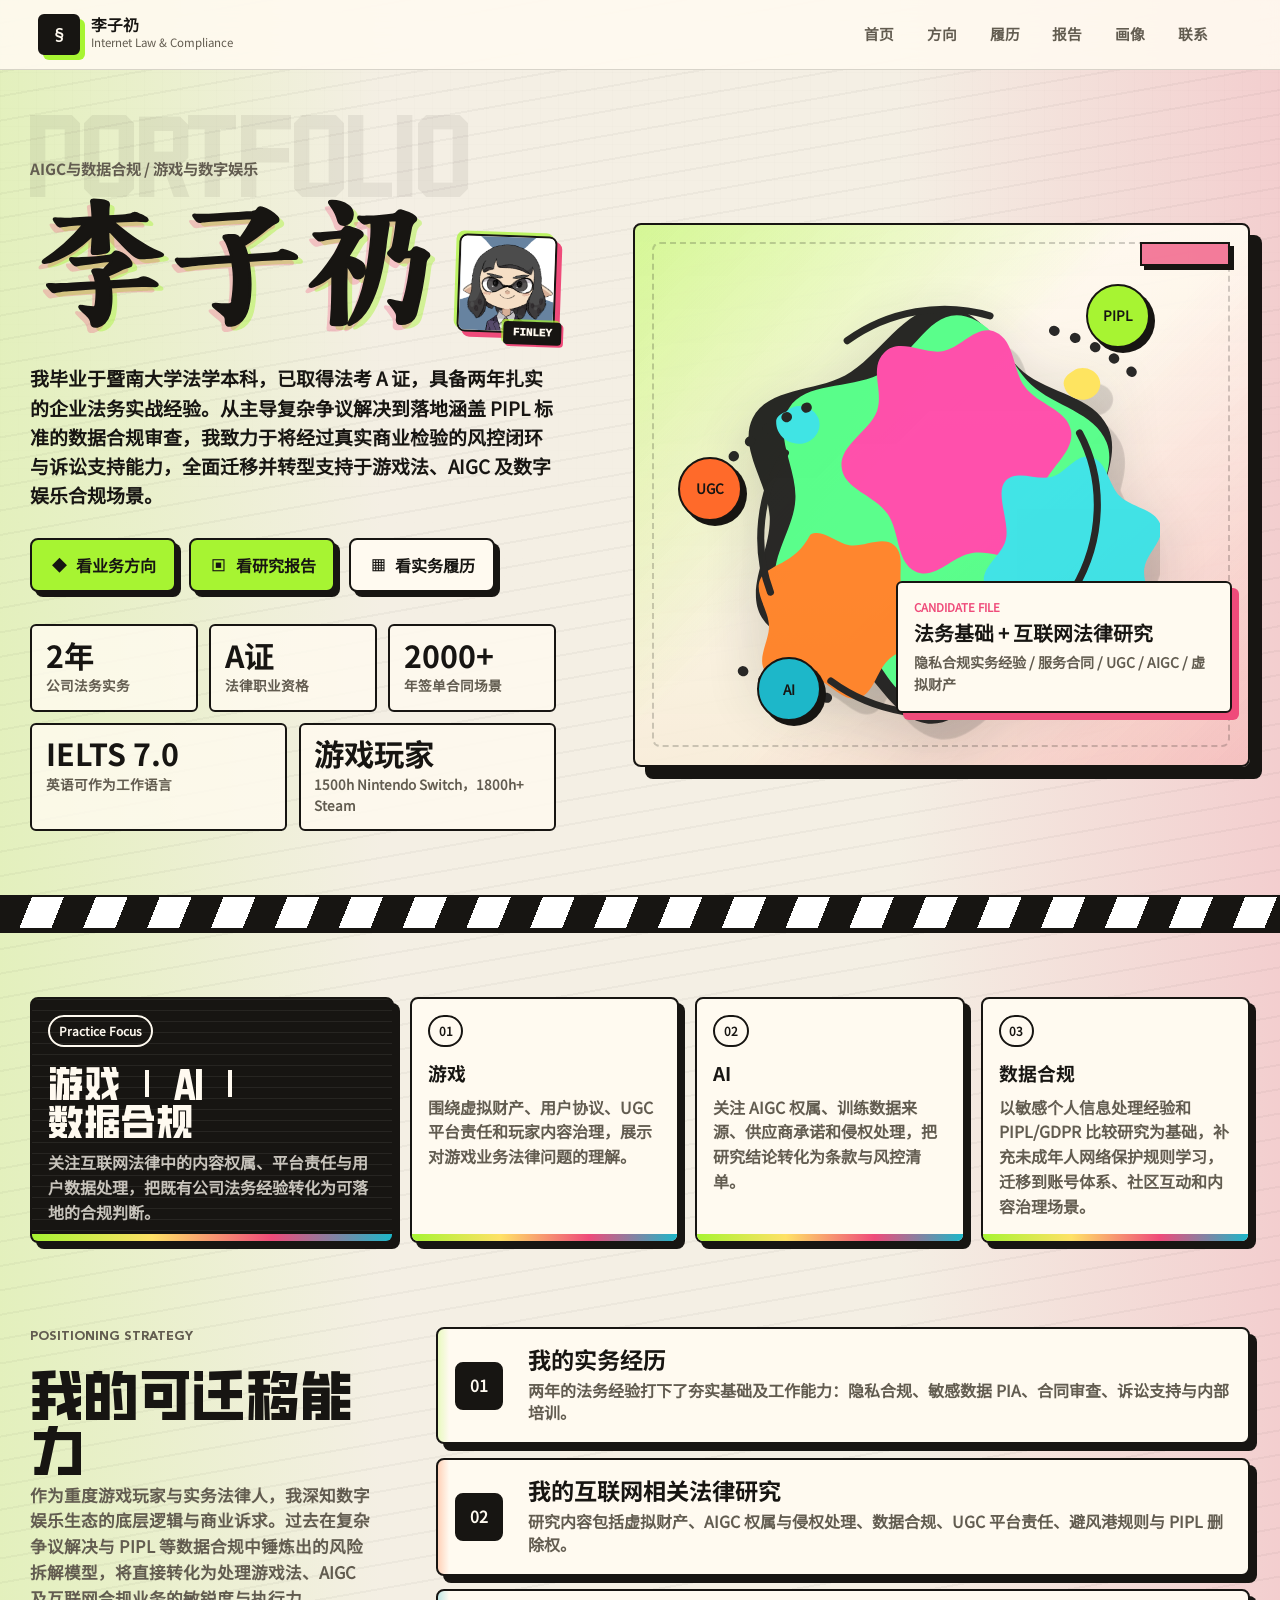
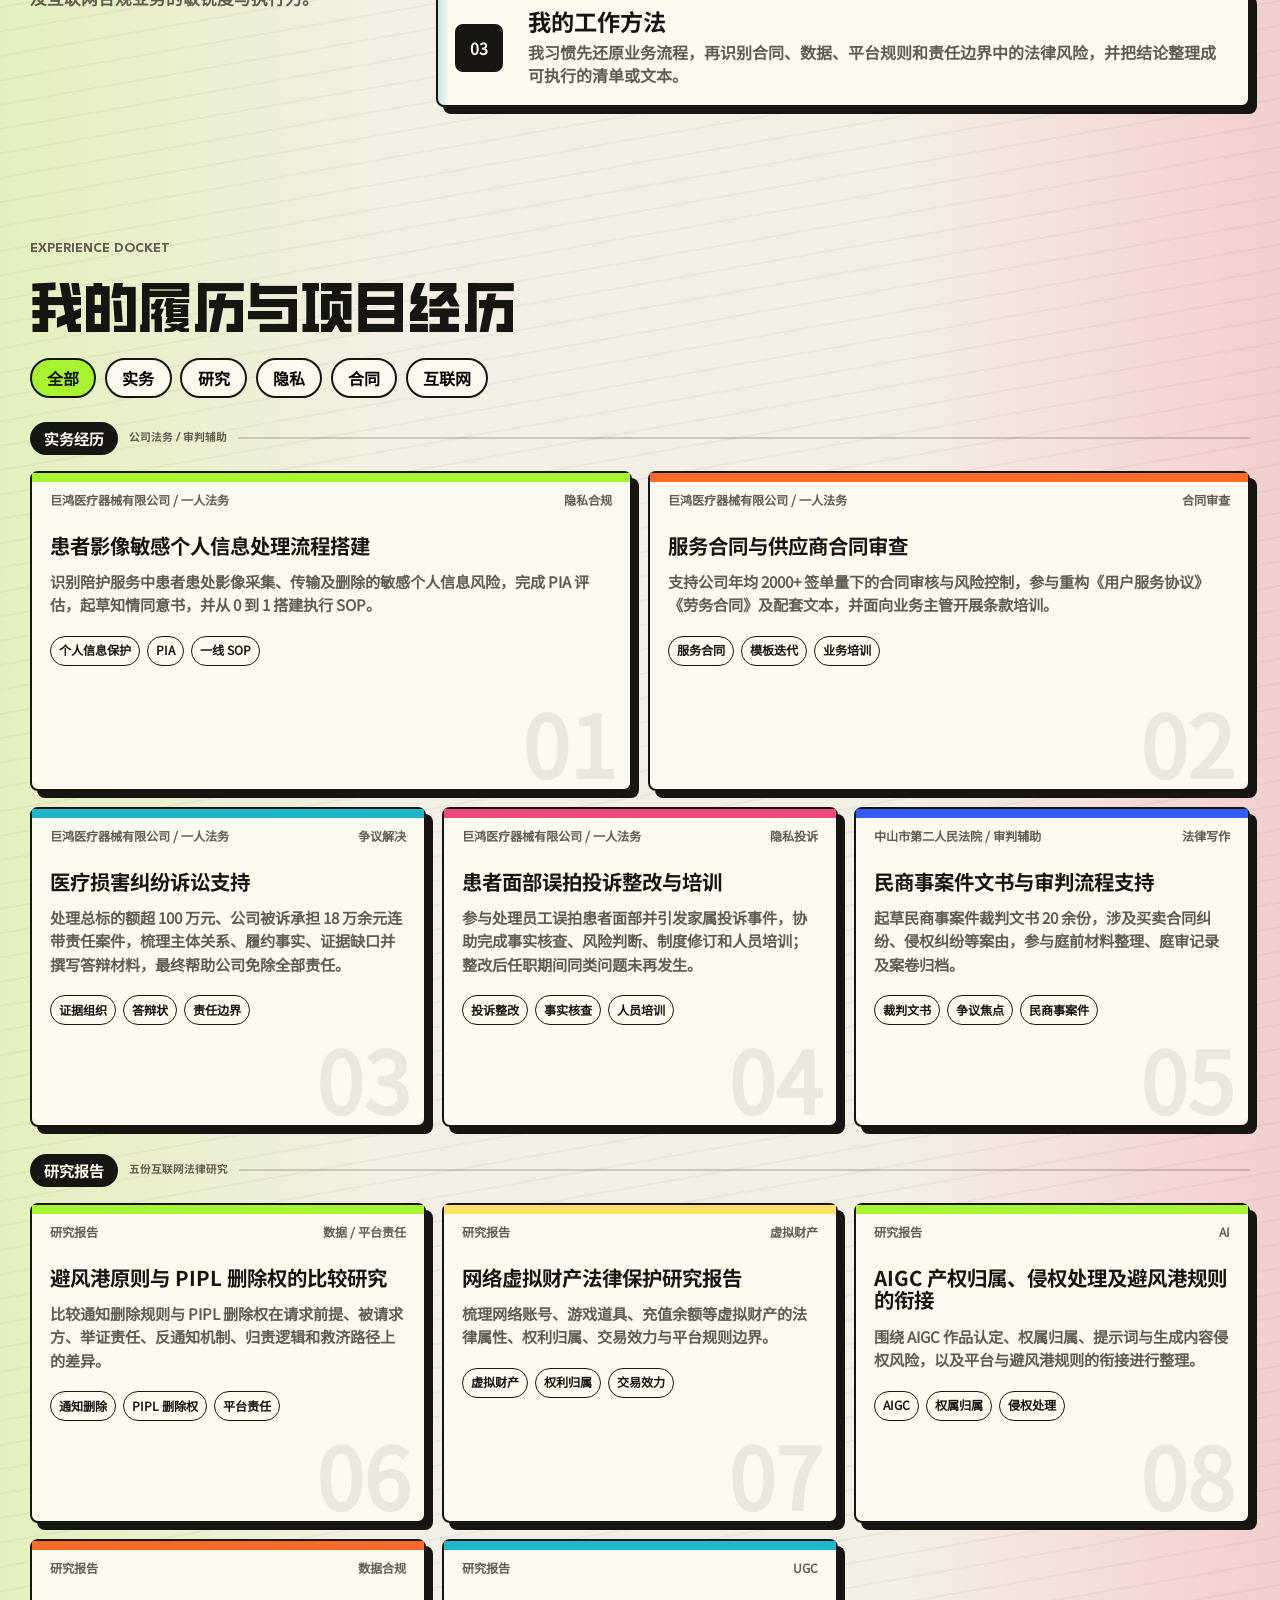
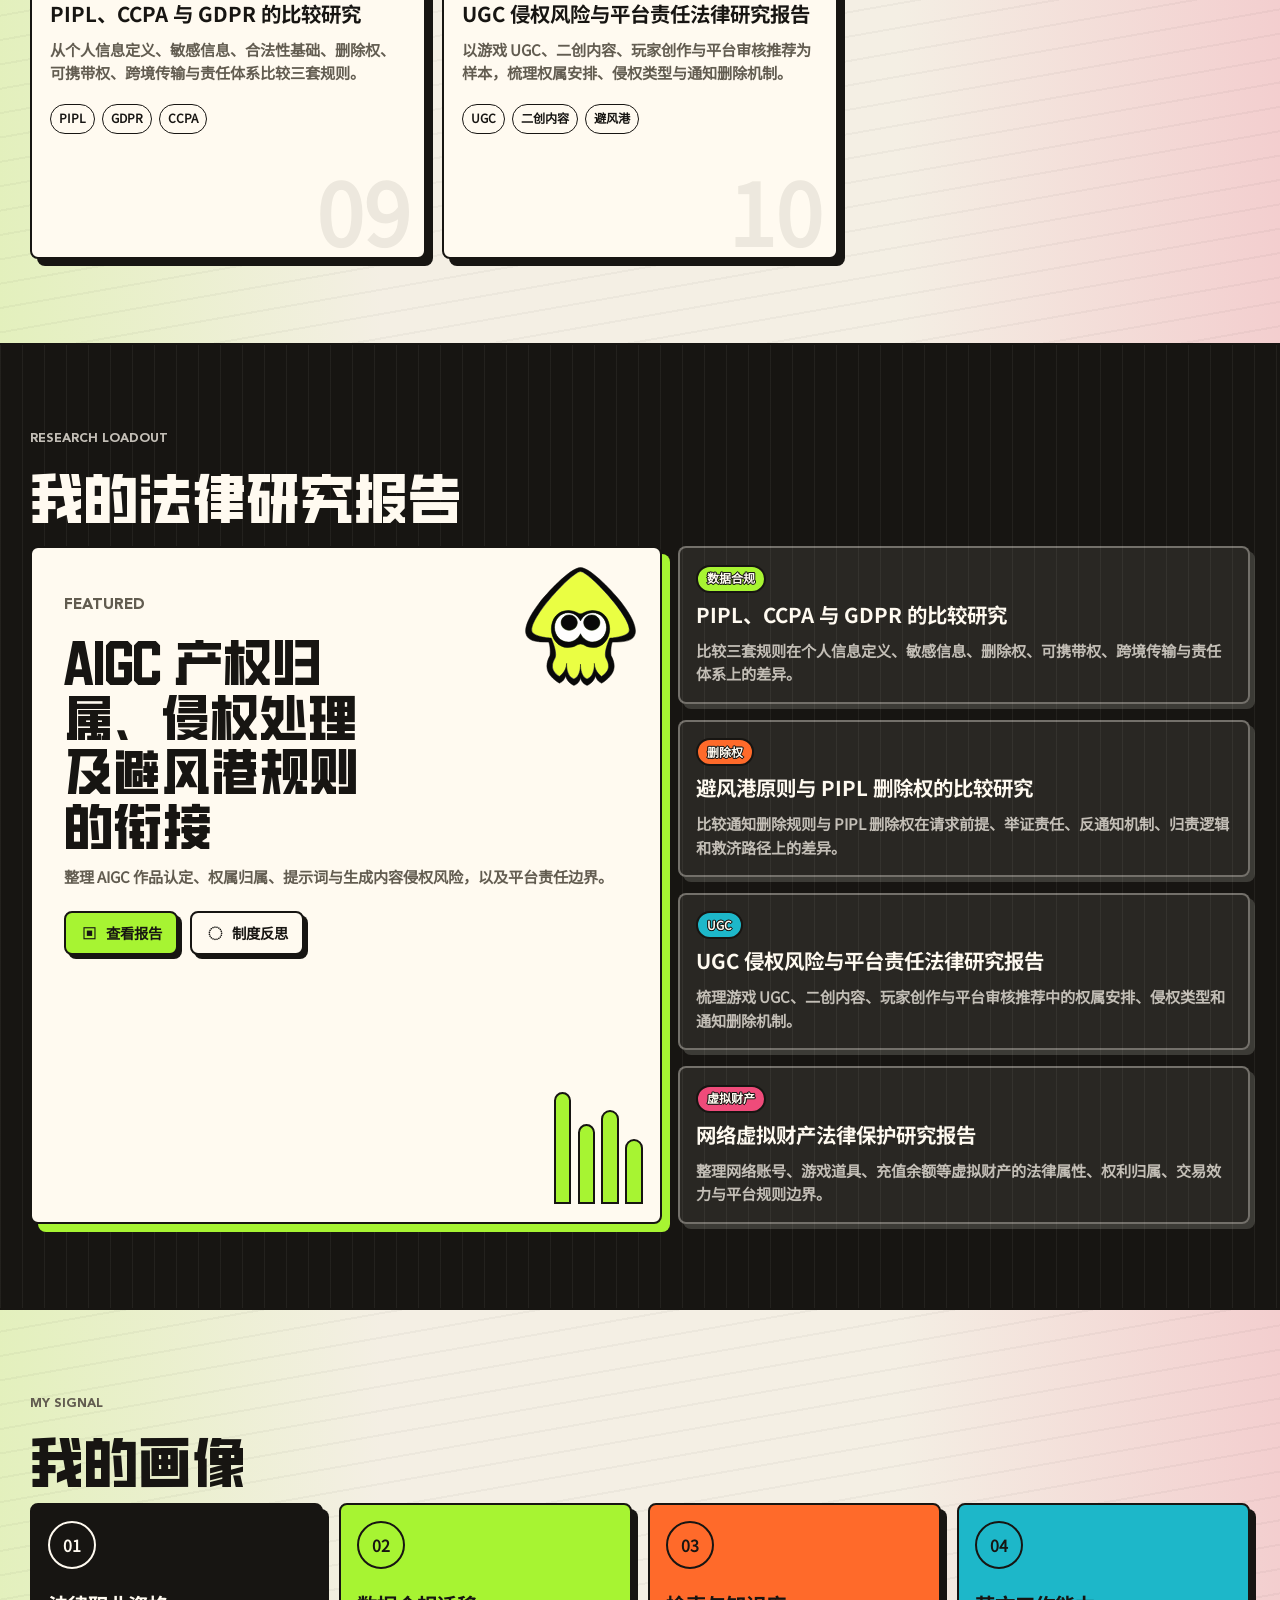
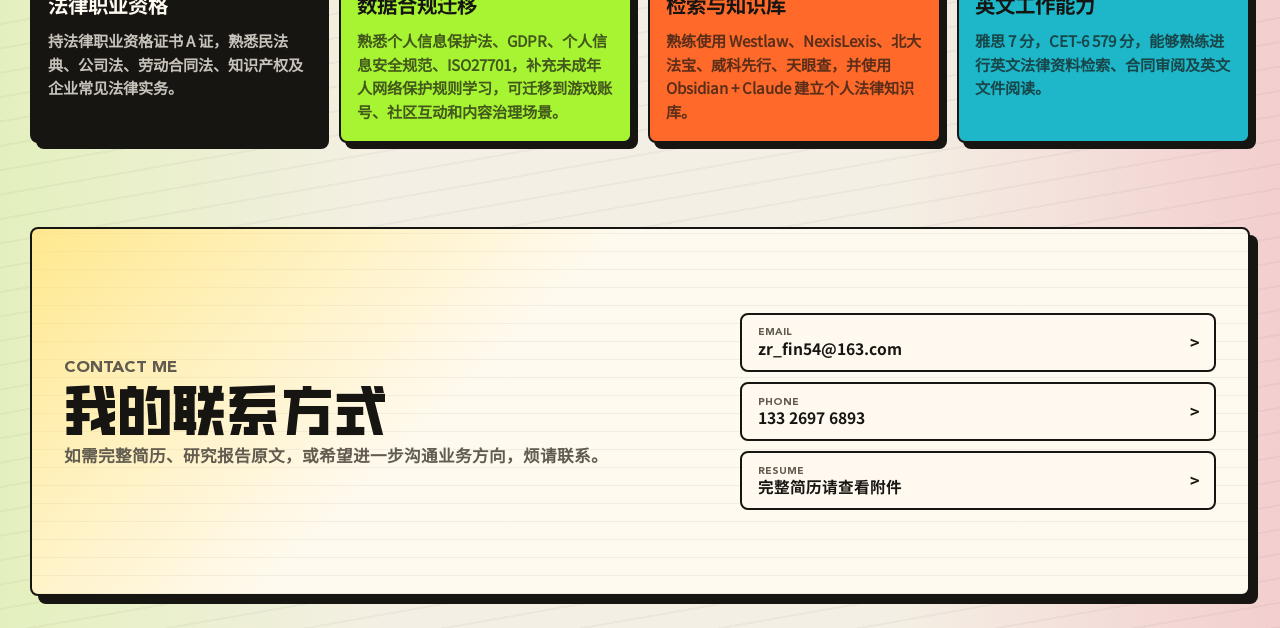
==== commit 9c442ea8: "Update header practice label" ====
--- a/index.html
+++ b/index.html
@@ -22,7 +22,7 @@
         <span class="brand-mark">§</span>
         <span>
           <strong>李子礽</strong>
-          <small>Internet & Game Law</small>
+          <small>Internet Law & Compliance</small>
         </span>
       </a>
 
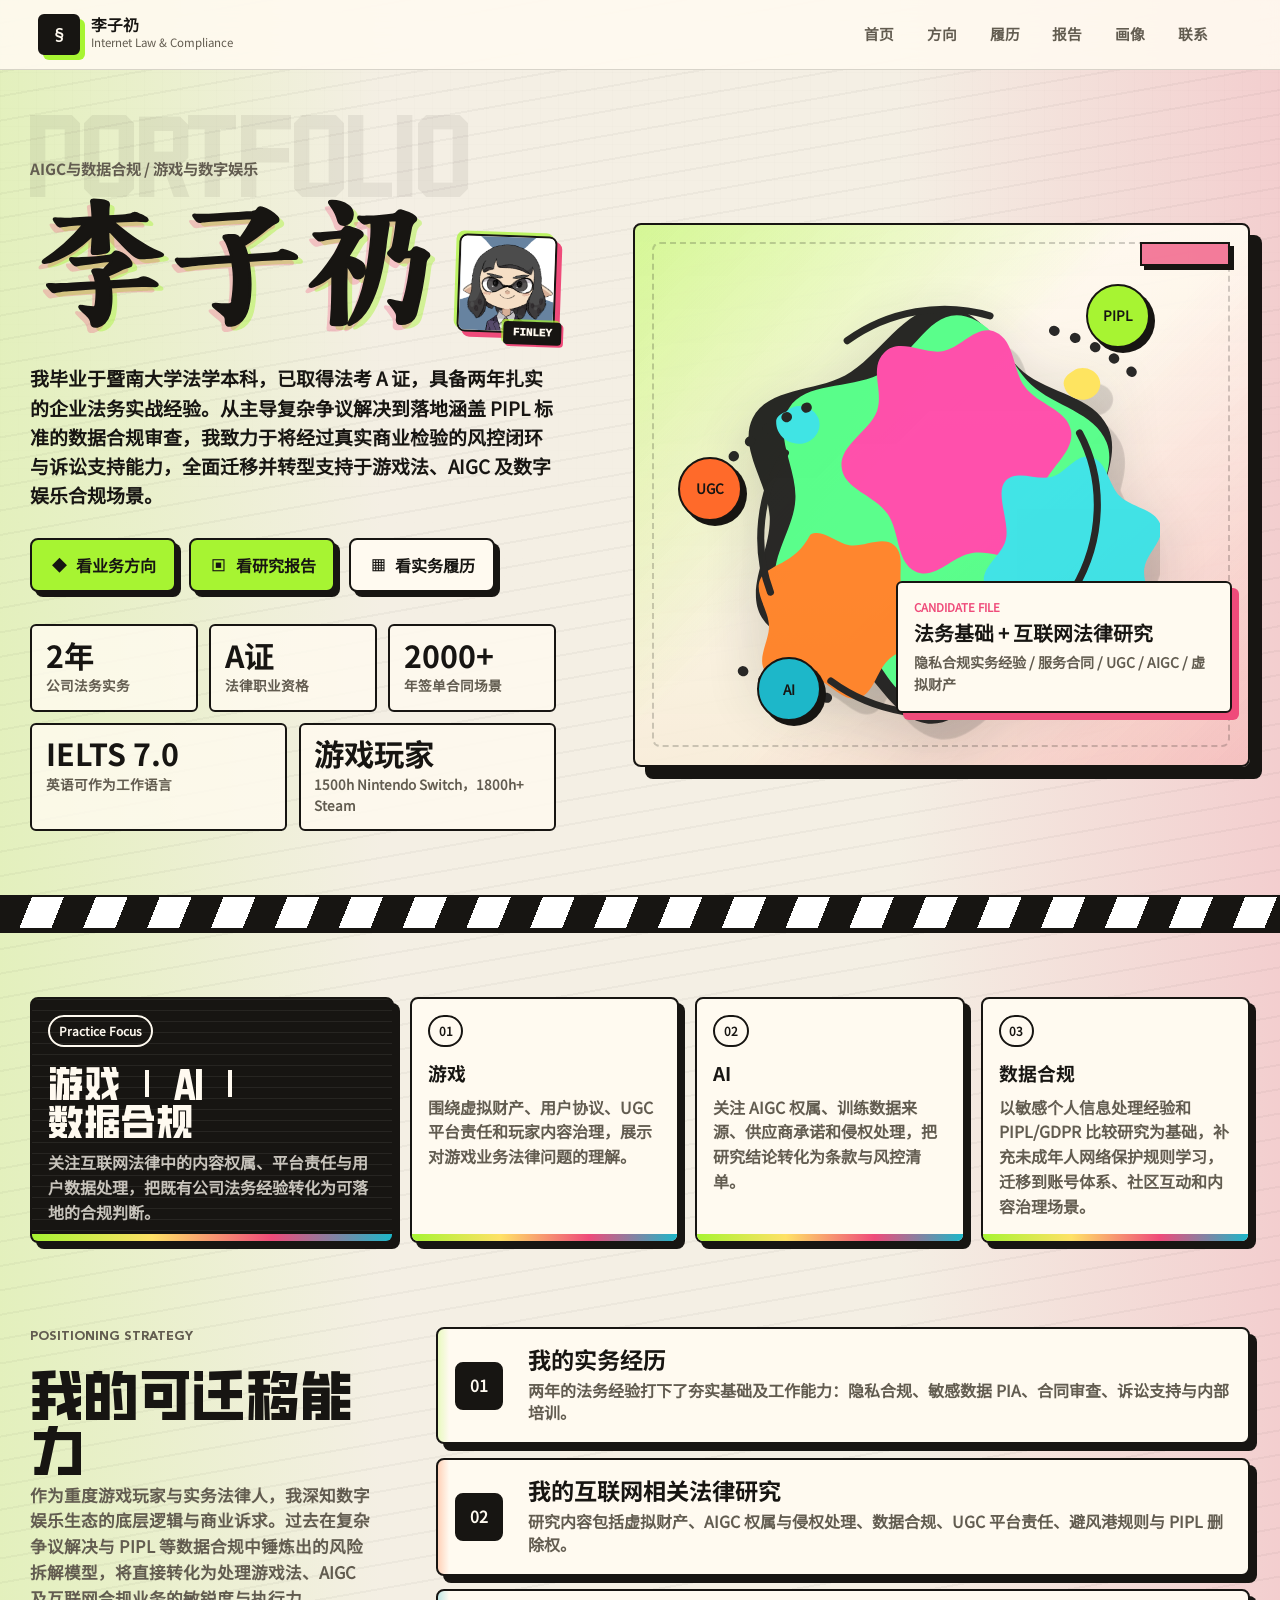
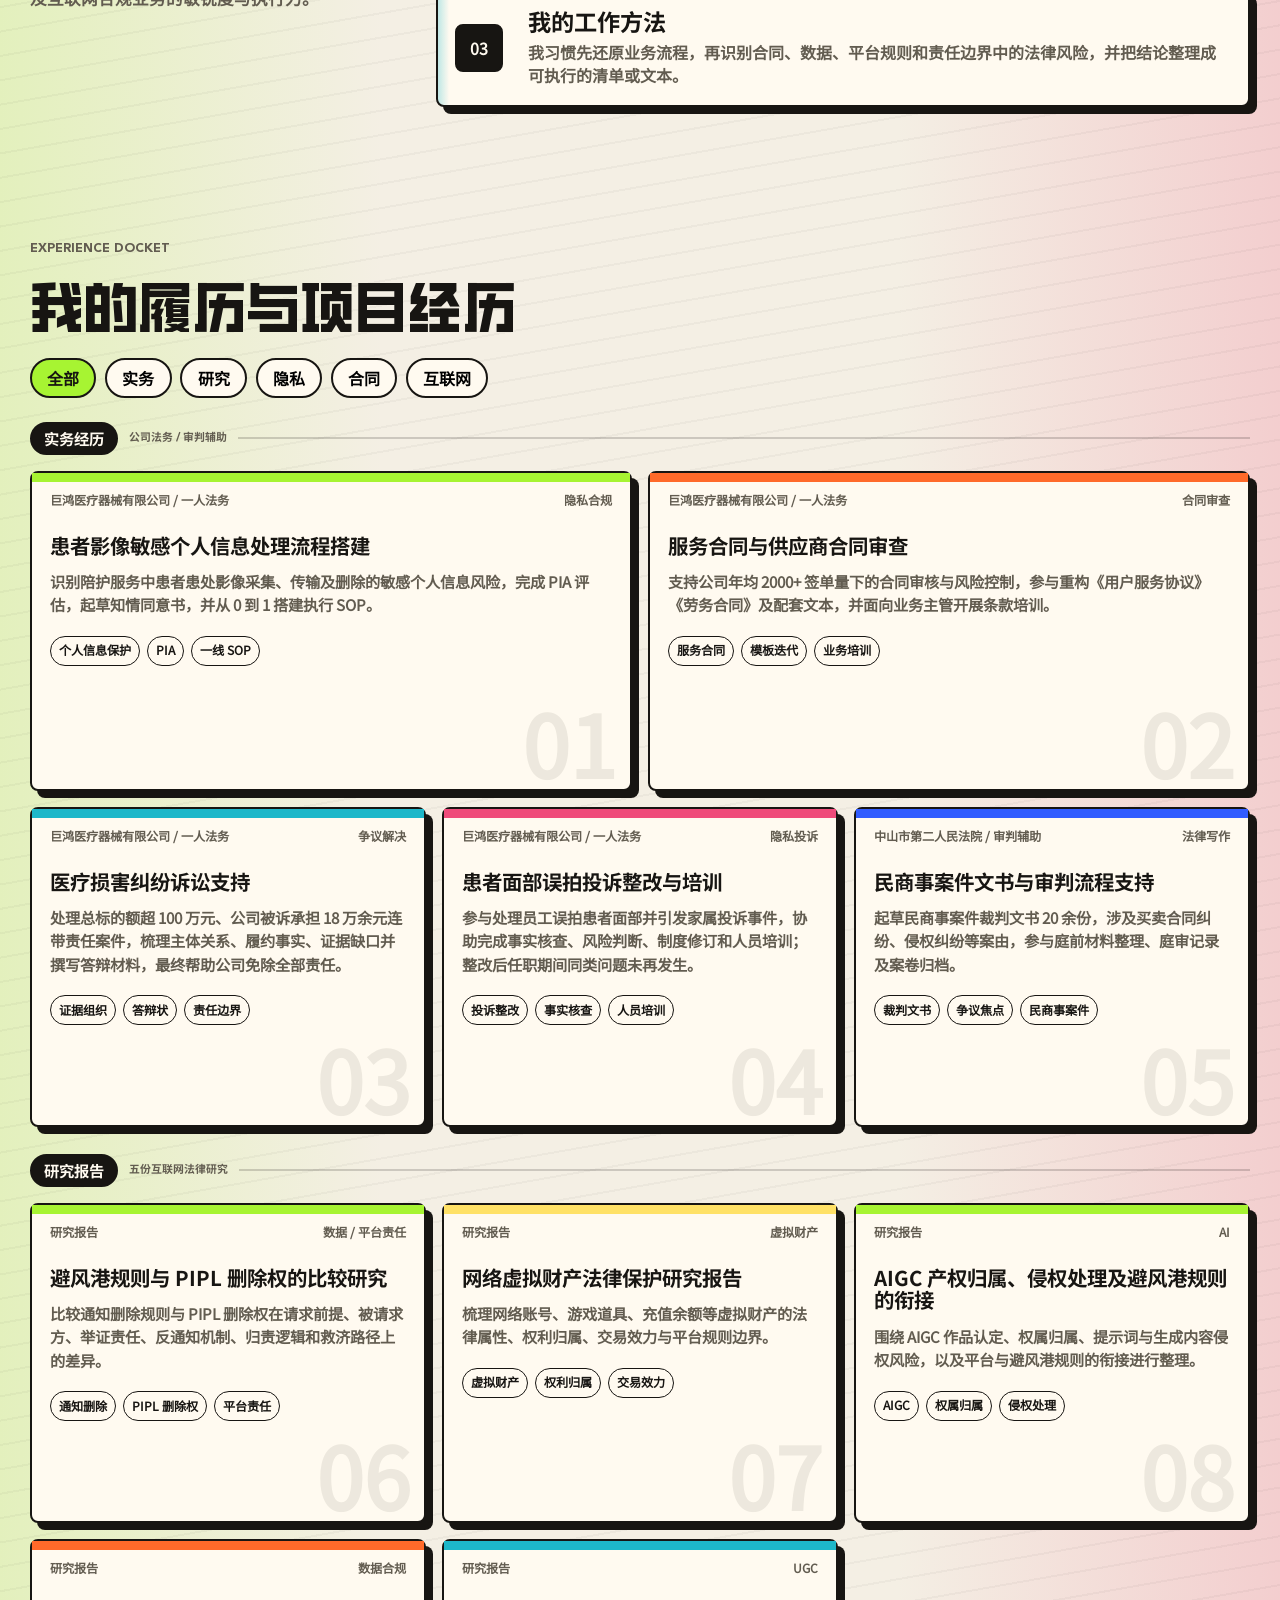
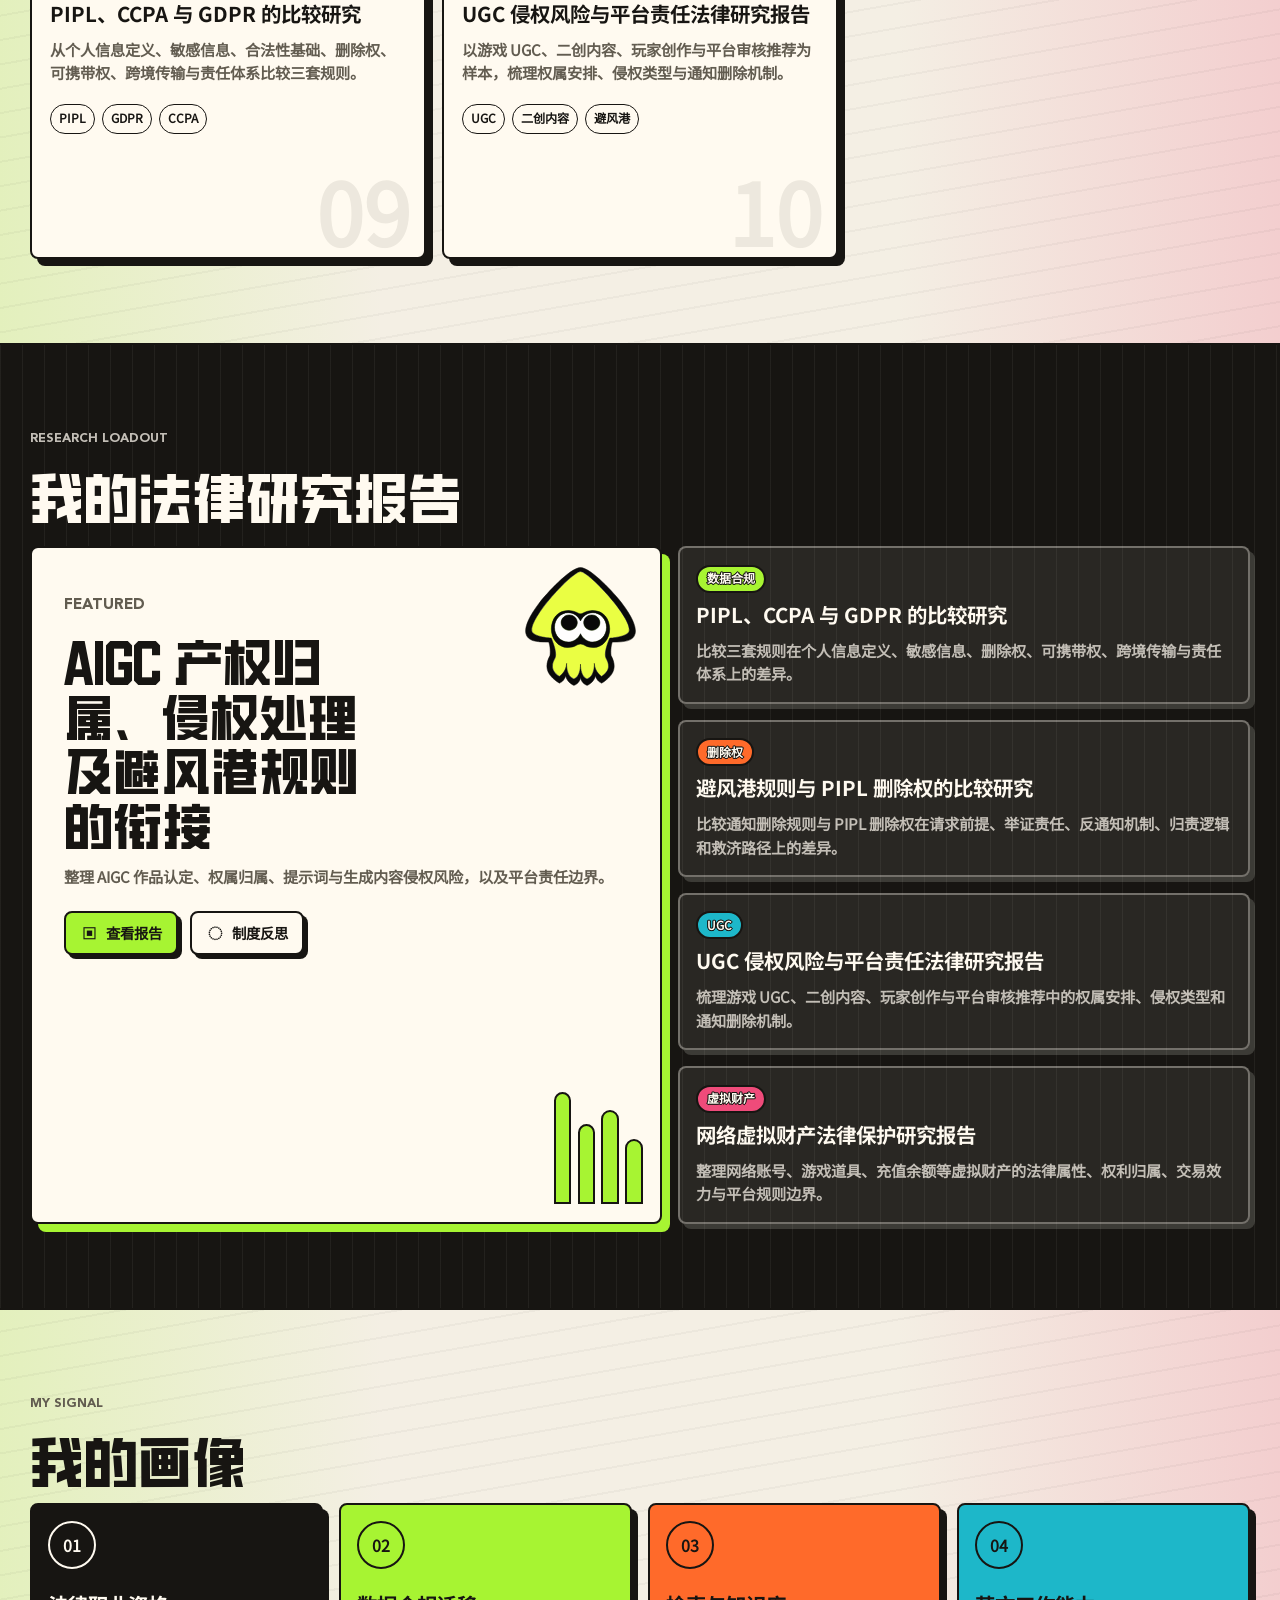
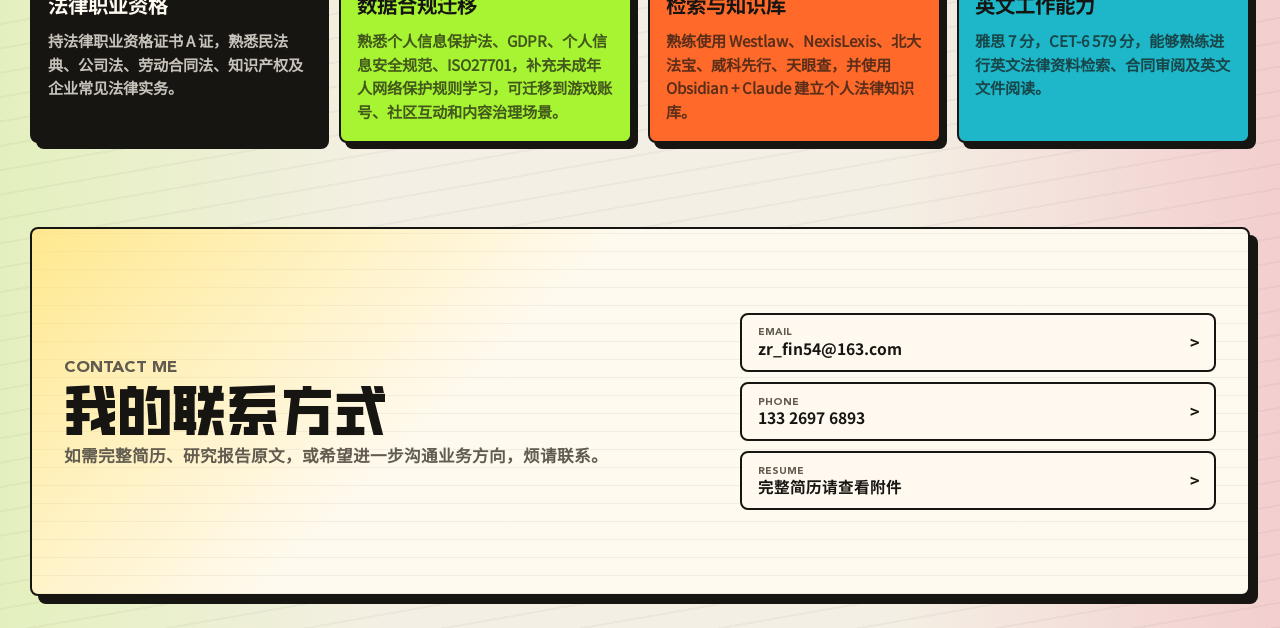
==== commit 80a57136: "Rename safe harbor references to rules" ====
--- a/index.html
+++ b/index.html
@@ -290,7 +290,7 @@
               <span>研究报告</span>
               <span>数据 / 平台责任</span>
             </div>
-            <h3>避风港原则与 PIPL 删除权的比较研究</h3>
+            <h3>避风港规则与 PIPL 删除权的比较研究</h3>
             <p>
               比较通知删除规则与 PIPL 删除权在请求前提、被请求方、举证责任、反通知机制、归责逻辑和救济路径上的差异。
             </p>
@@ -410,7 +410,7 @@
             </a>
             <a class="report-item" href="reports/safe-harbor-pipl-erasure.html">
               <span class="report-tag orange">删除权</span>
-              <h3>避风港原则与 PIPL 删除权的比较研究</h3>
+              <h3>避风港规则与 PIPL 删除权的比较研究</h3>
               <p>比较通知删除规则与 PIPL 删除权在请求前提、举证责任、反通知机制、归责逻辑和救济路径上的差异。</p>
             </a>
             <a class="report-item" href="reports/ugc-platform-liability.html">
